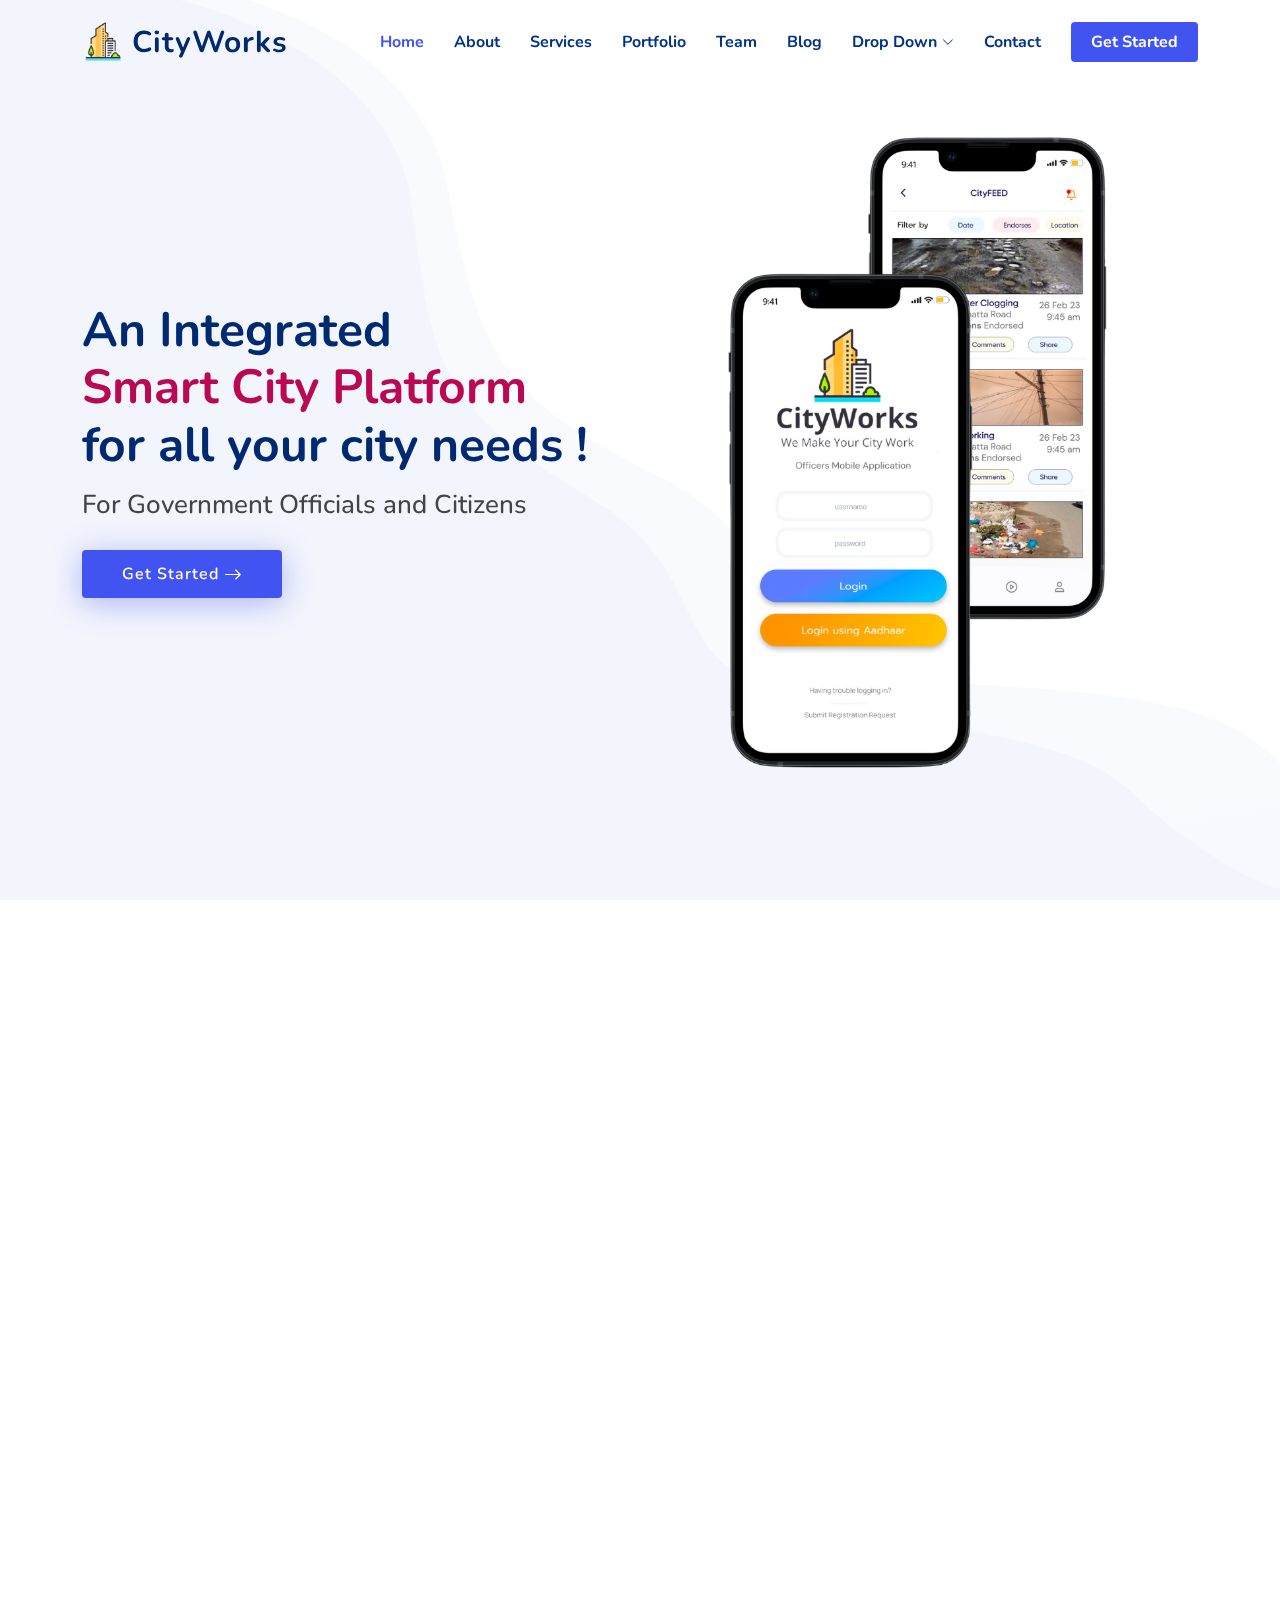
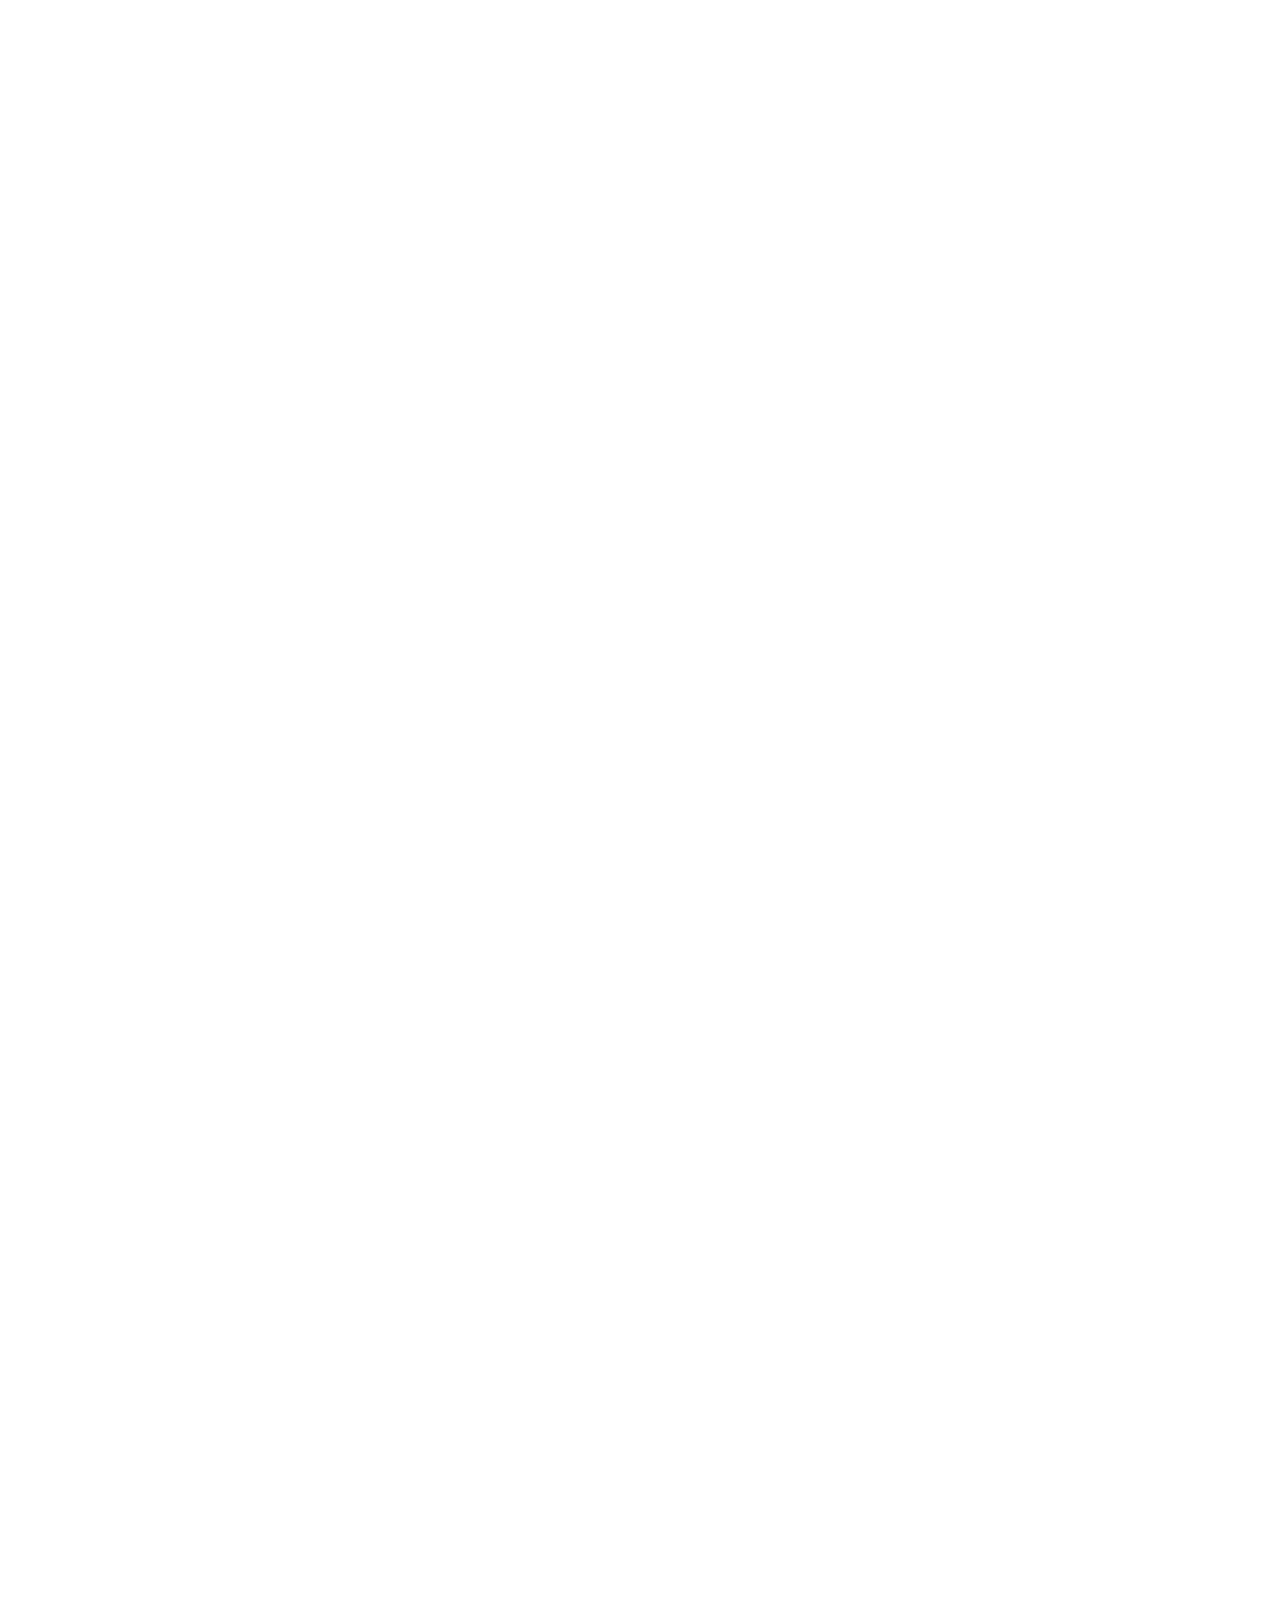
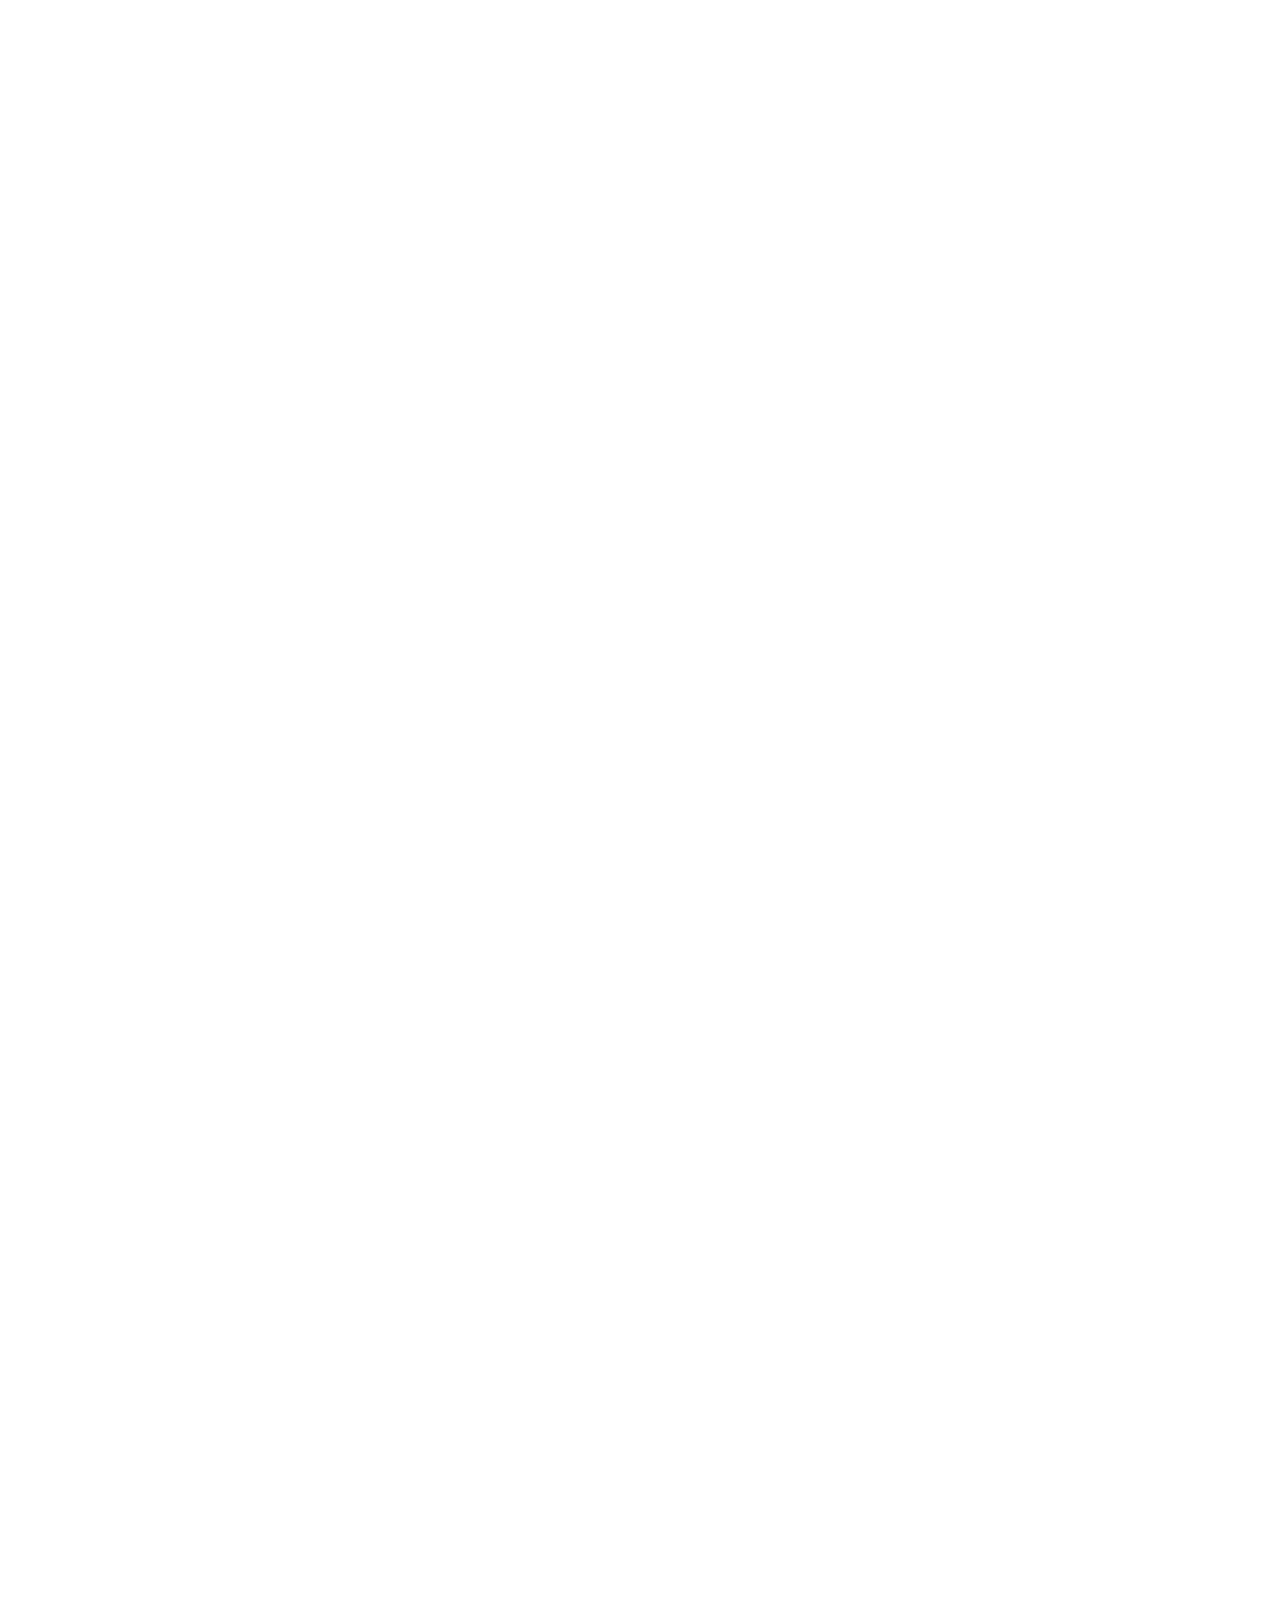
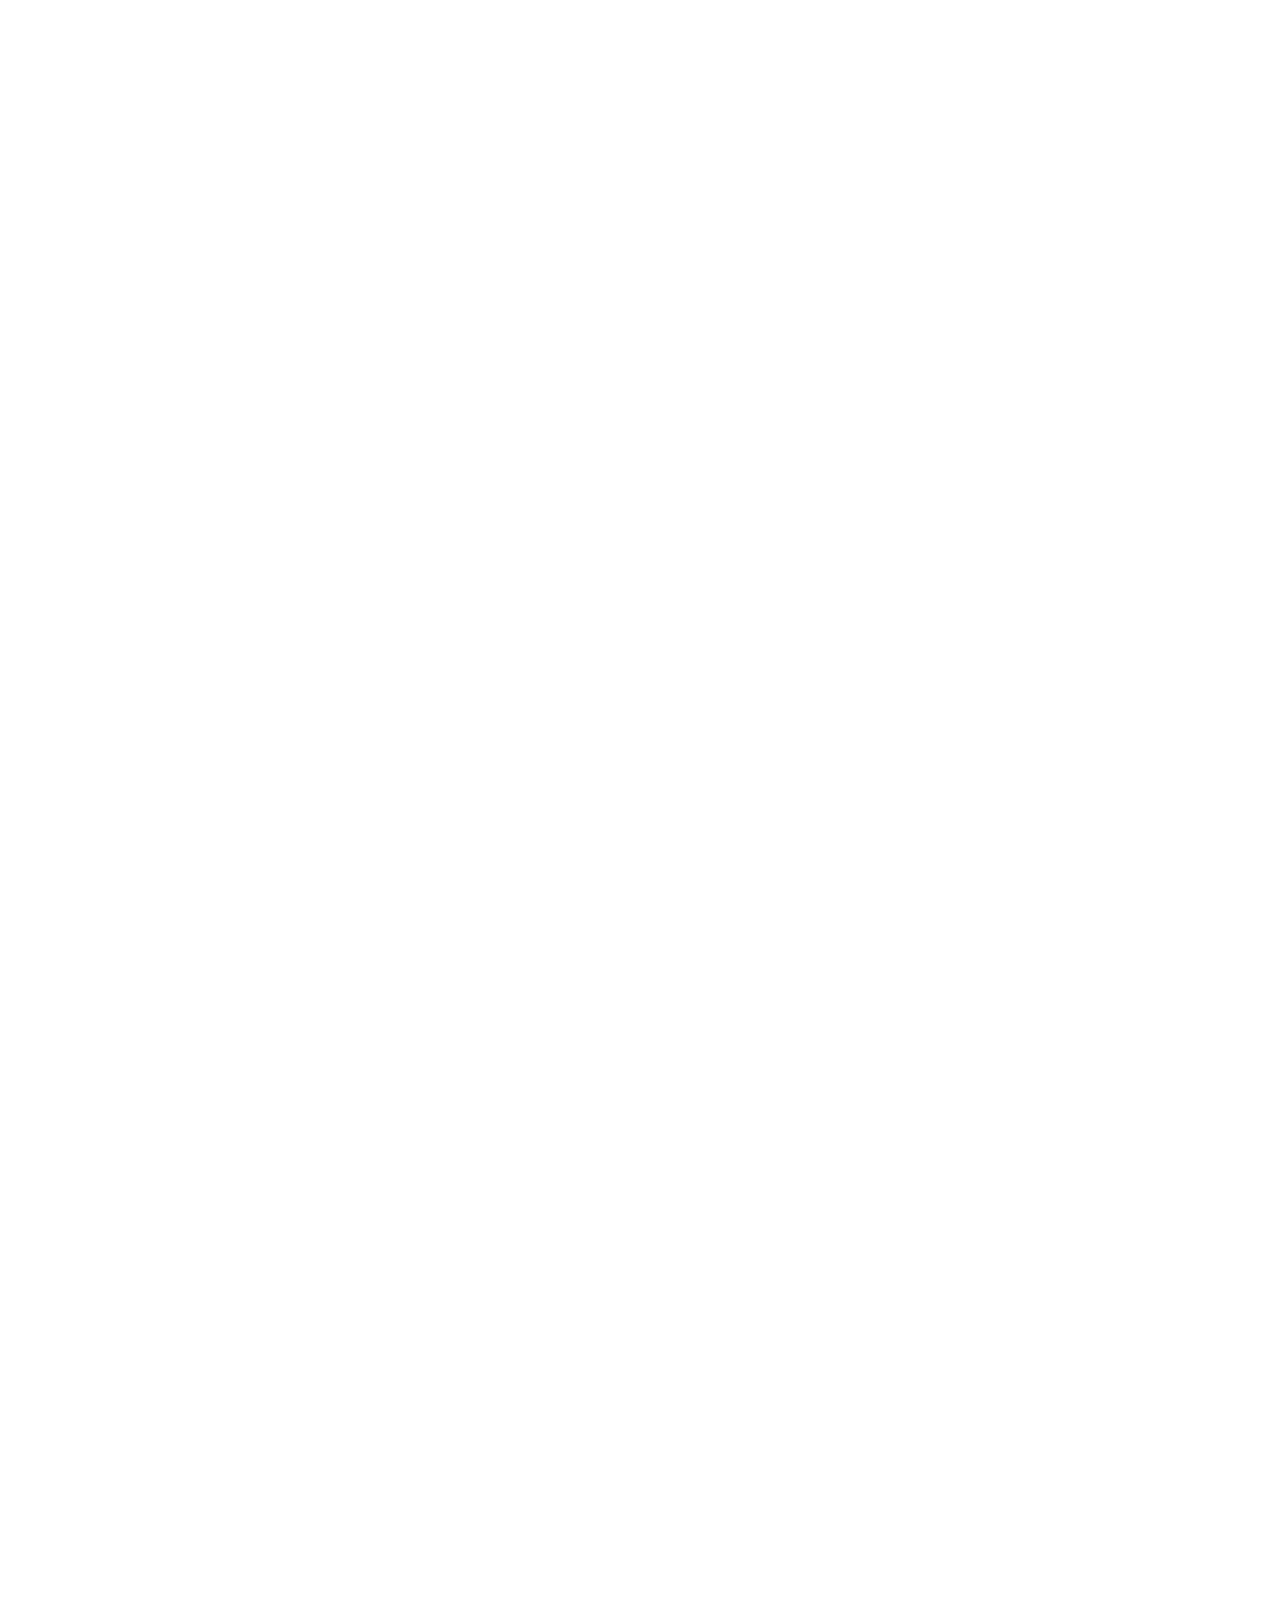
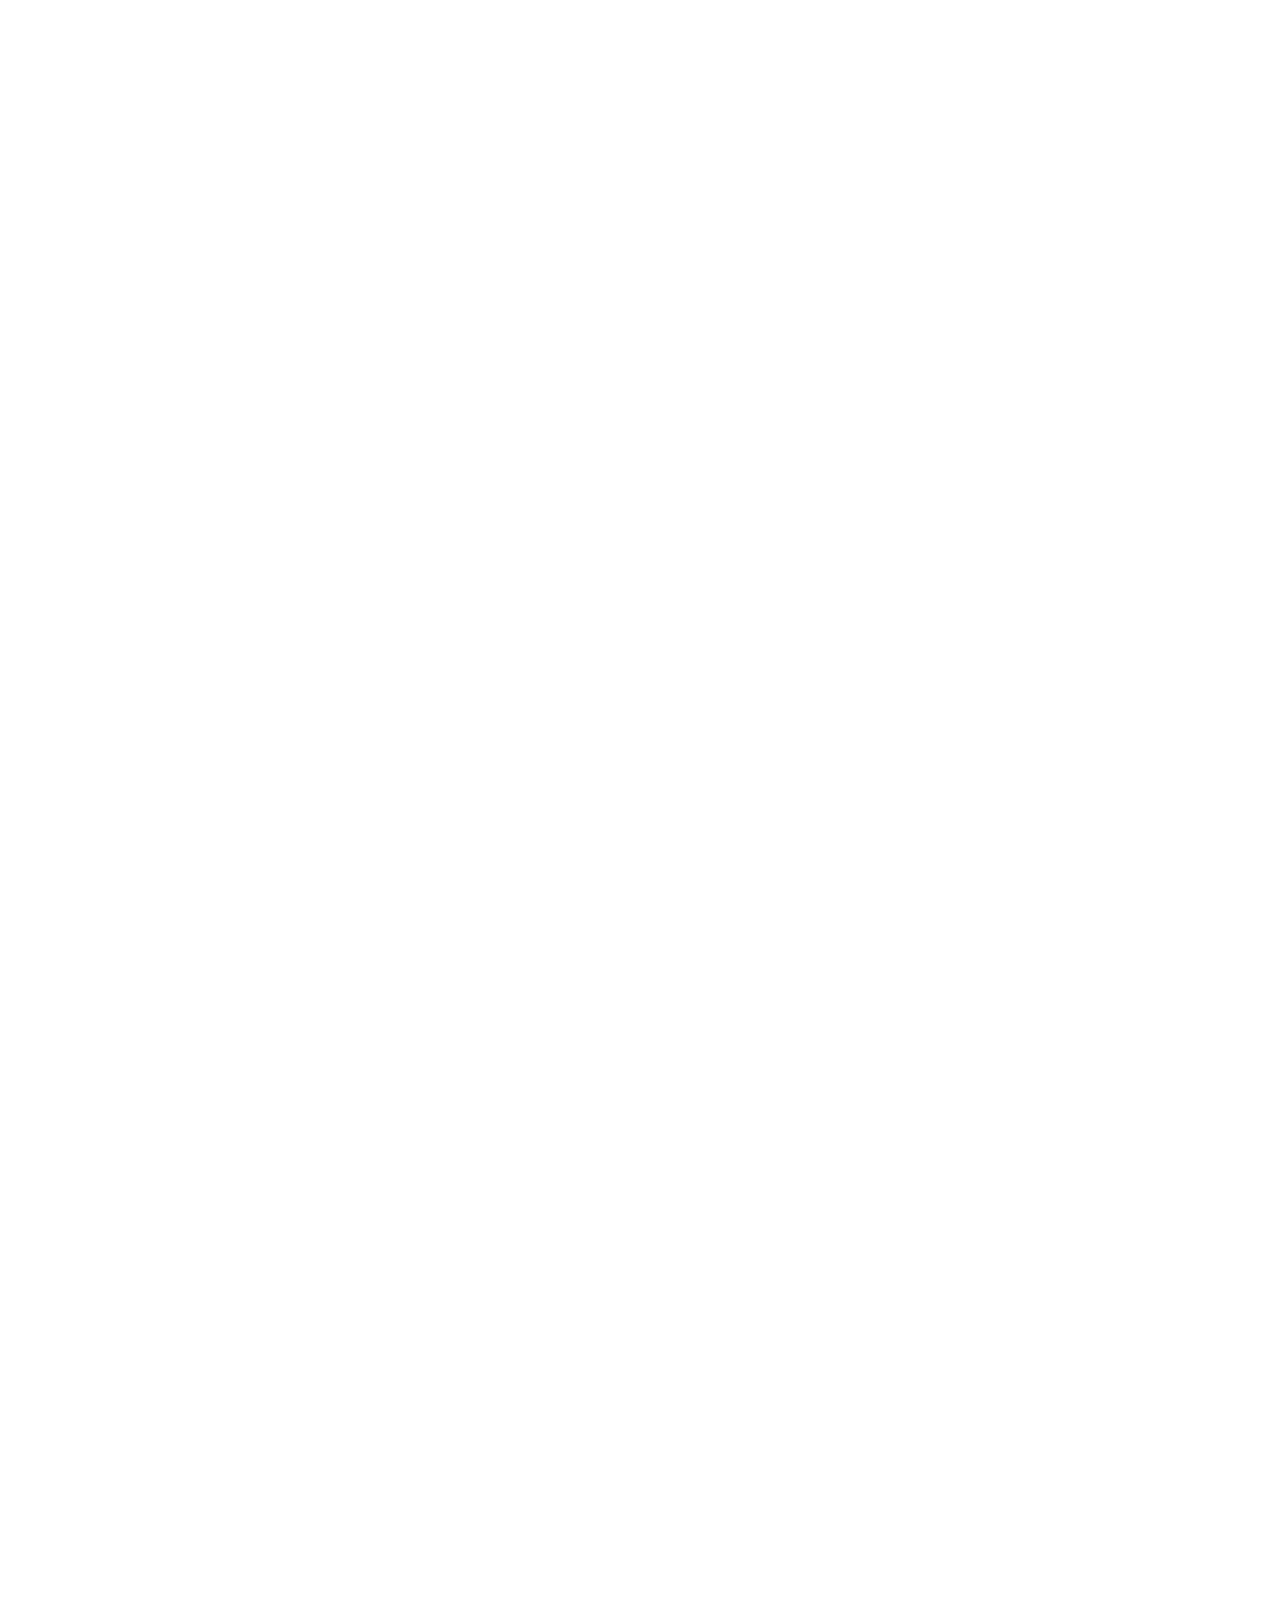
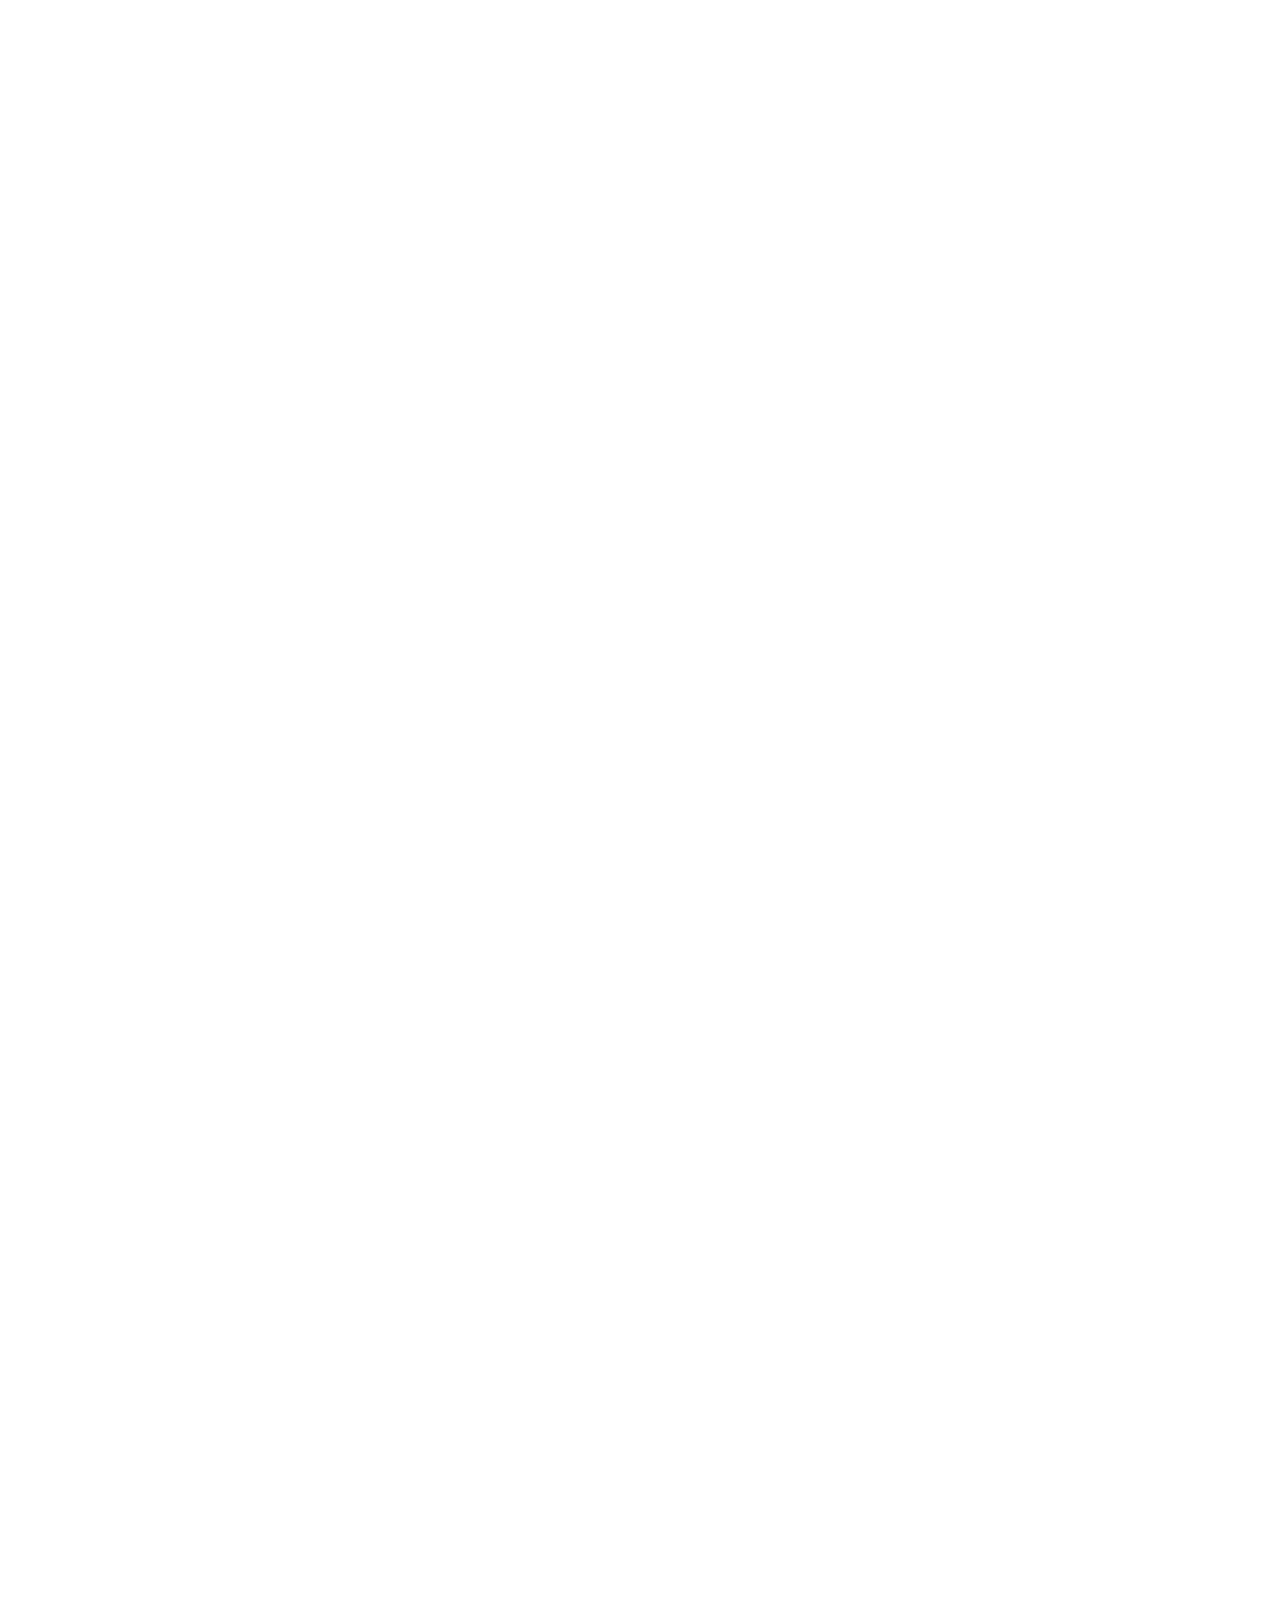
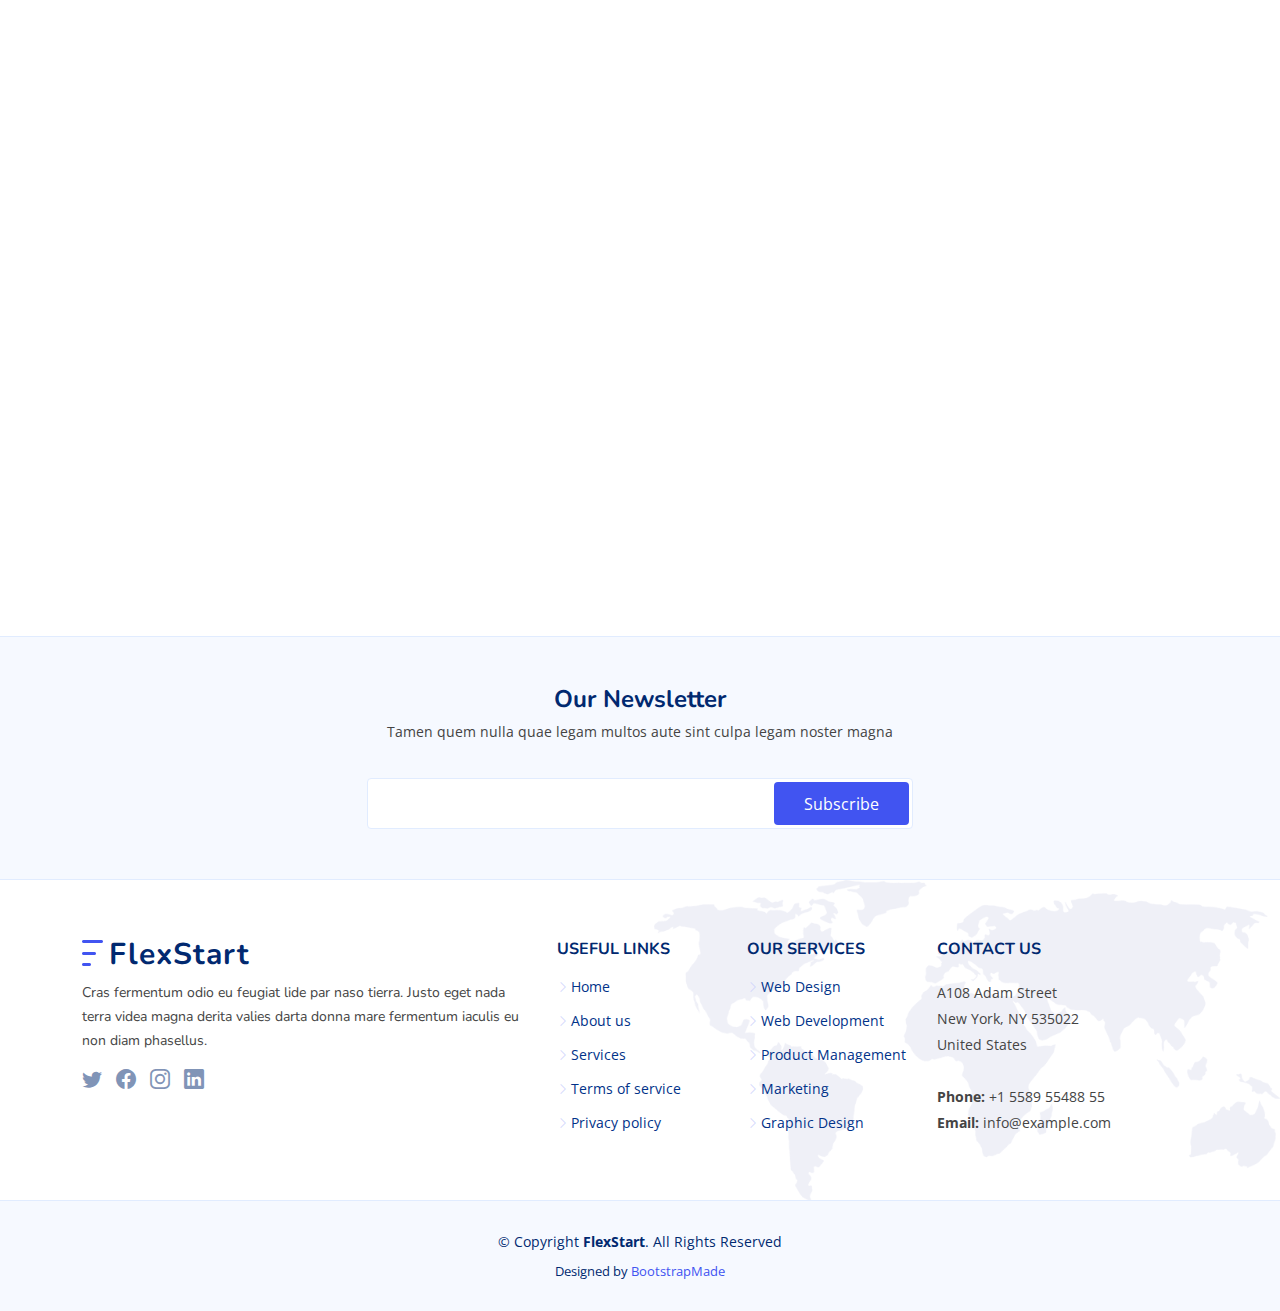
==== iimb/CityWorks/index.html @ 11cce874 "added cityworks website" ====
<!DOCTYPE html>
<html lang="en">

<head>
  <meta charset="utf-8">
  <meta content="width=device-width, initial-scale=1.0" name="viewport">

  <title>FlexStart Bootstrap Template - Index</title>
  <meta content="" name="description">

  <meta content="" name="keywords">

  <!-- Favicons -->
  <link href="assets/img/favicon.png" rel="icon">
  <link href="assets/img/apple-touch-icon.png" rel="apple-touch-icon">

  <!-- Google Fonts -->
  <link href="https://fonts.googleapis.com/css?family=Open+Sans:300,300i,400,400i,600,600i,700,700i|Nunito:300,300i,400,400i,600,600i,700,700i|Poppins:300,300i,400,400i,500,500i,600,600i,700,700i" rel="stylesheet">

  <!-- Vendor CSS Files -->
  <link href="assets/vendor/aos/aos.css" rel="stylesheet">
  <link href="assets/vendor/bootstrap/css/bootstrap.min.css" rel="stylesheet">
  <link href="assets/vendor/bootstrap-icons/bootstrap-icons.css" rel="stylesheet">
  <link href="assets/vendor/glightbox/css/glightbox.min.css" rel="stylesheet">
  <link href="assets/vendor/remixicon/remixicon.css" rel="stylesheet">
  <link href="assets/vendor/swiper/swiper-bundle.min.css" rel="stylesheet">

  <!-- Template Main CSS File -->
  <link href="assets/css/style.css" rel="stylesheet">

  <!-- =======================================================
  * Template Name: FlexStart - v1.12.0
  * Template URL: https://bootstrapmade.com/flexstart-bootstrap-startup-template/
  * Author: BootstrapMade.com
  * License: https://bootstrapmade.com/license/
  ======================================================== -->
</head>

<body>

  <!-- ======= Header ======= -->
  <header id="header" class="header fixed-top">
    <div class="container-fluid container-xl d-flex align-items-center justify-content-between">

      <a href="index.html" class="logo d-flex align-items-center">
        <img src="assets/img/cityworkslogo.png" alt="">
        <span>CityWorks</span>
      </a>

      <nav id="navbar" class="navbar">
        <ul>
          <li><a class="nav-link scrollto active" href="#hero">Home</a></li>
          <li><a class="nav-link scrollto" href="#about">About</a></li>
          <li><a class="nav-link scrollto" href="#services">Services</a></li>
          <li><a class="nav-link scrollto" href="#portfolio">Portfolio</a></li>
          <li><a class="nav-link scrollto" href="#team">Team</a></li>
          <li><a href="blog.html">Blog</a></li>
          <li class="dropdown"><a href="#"><span>Drop Down</span> <i class="bi bi-chevron-down"></i></a>
            <ul>
              <li><a href="#">Drop Down 1</a></li>
              <li class="dropdown"><a href="#"><span>Deep Drop Down</span> <i class="bi bi-chevron-right"></i></a>
                <ul>
                  <li><a href="#">Deep Drop Down 1</a></li>
                  <li><a href="#">Deep Drop Down 2</a></li>
                  <li><a href="#">Deep Drop Down 3</a></li>
                  <li><a href="#">Deep Drop Down 4</a></li>
                  <li><a href="#">Deep Drop Down 5</a></li>
                </ul>
              </li>
              <li><a href="#">Drop Down 2</a></li>
              <li><a href="#">Drop Down 3</a></li>
              <li><a href="#">Drop Down 4</a></li>
            </ul>
          </li>
          <li><a class="nav-link scrollto" href="#contact">Contact</a></li>
          <li><a class="getstarted scrollto" href="#about">Get Started</a></li>
        </ul>
        <i class="bi bi-list mobile-nav-toggle"></i>
      </nav><!-- .navbar -->

    </div>
  </header><!-- End Header -->

  <!-- ======= Hero Section ======= -->
  <section id="hero" class="hero d-flex align-items-center">

    <div class="container">
      <div class="row">
        <div class="col-lg-6 d-flex flex-column justify-content-center">
          <h1 data-aos="fade-up">An Integrated <div style="color: #bb0852;">Smart City Platform</div> for all your city needs !</h1>
          <h2 data-aos="fade-up" data-aos-delay="400">For Government Officials and Citizens</h2>
          <div data-aos="fade-up" data-aos-delay="600">
            <div class="text-center text-lg-start">
              <a href="#values" class="btn-get-started scrollto d-inline-flex align-items-center justify-content-center align-self-center">
                <span>Get Started</span>
                <i class="bi bi-arrow-right"></i>
              </a>
            </div>
          </div>
        </div>
        <div class="col-lg-6 hero-img" data-aos="zoom-out" data-aos-delay="200">
          <img src="assets/img/mobilescreen.png" style="size: large"; class="img-fluid" alt="">
        </div>
      </div>
    </div>

  </section><!-- End Hero -->

  <main id="main">
    <!-- ======= About Section ======= -->
    <section id="about" class="about">

      <!-- <div class="container" data-aos="fade-up">
        <div class="row gx-0">

          <div class="col-lg-6 d-flex flex-column justify-content-center" data-aos="fade-up" data-aos-delay="200">
            <div class="content">
              <h3>Why need a platform</h3>
              <h2>Empowering Positive Citizen and Government Interactions.</h2>
              <p>
                Quisquam vel ut sint cum eos hic dolores aperiam. Sed deserunt et. Inventore et et dolor consequatur itaque ut voluptate sed et. Magnam nam ipsum tenetur suscipit voluptatum nam et est corrupti.
              </p>
              <div class="text-center text-lg-start">
                <a href="#" class="btn-read-more d-inline-flex align-items-center justify-content-center align-self-center">
                  <span>Read More</span>
                  <i class="bi bi-arrow-right"></i>
                </a>
              </div>
            </div>
          </div>

          <div class="col-lg-6 d-flex align-items-center" data-aos="zoom-out" data-aos-delay="200">
            <img src="assets/img/engagement.png" class="img-fluid" alt="">
          </div>

        </div>
      </div> -->

    </section><!-- End About Section -->

    <!-- ======= Values Section ======= -->
    <section id="values" class="values">

      <div class="container" data-aos="fade-up">

        <header class="section-header">
          <h2>Our Solution</h2>
          <p>One Stop Solution for Government and Citizens</p>
        </header>

        <div class="row">

          <div class="col-lg-4" data-aos="fade-up" data-aos-delay="200">
            <div class="box">
              <img src="assets/img/values-1.png" class="img-fluid" alt="">
              <h3>Citizen Mobile App</h3>
              <p>Eum ad dolor et. Autem aut fugiat debitis voluptatem consequuntur sit. Et veritatis id.</p>
            </div>
          </div>

          <div class="col-lg-4 mt-4 mt-lg-0" data-aos="fade-up" data-aos-delay="400">
            <div class="box">
              <img src="assets/img/values-2.png" class="img-fluid" alt="">
              <h3>Officials Mobile App</h3>
              <p>Repudiandae amet nihil natus in distinctio suscipit id. Doloremque ducimus ea sit non.</p>
            </div>
          </div>

          <div class="col-lg-4 mt-4 mt-lg-0" data-aos="fade-up" data-aos-delay="600">
            <div class="box">
              <img src="assets/img/values-3.png" class="img-fluid" alt="">
              <h3>Web Based Portal for IT Admin</h3>
              <p>Quam rem vitae est autem molestias explicabo debitis sint. Vero aliquid quidem commodi.</p>
            </div>
          </div>

        </div>

      </div>

    </section><!-- End Values Section -->

    <!-- ======= Counts Section ======= -->
    <section id="counts" class="counts">
      <!-- <div class="container" data-aos="fade-up">

        <div class="row gy-4">

          <div class="col-lg-3 col-md-6">
            <div class="count-box">
              <i class="bi bi-emoji-smile"></i>
              <div>
                <span data-purecounter-start="0" data-purecounter-end="232" data-purecounter-duration="1" class="purecounter"></span>
                <p>Happy Clients</p>
              </div>
            </div>
          </div>

          <div class="col-lg-3 col-md-6">
            <div class="count-box">
              <i class="bi bi-journal-richtext" style="color: #ee6c20;"></i>
              <div>
                <span data-purecounter-start="0" data-purecounter-end="521" data-purecounter-duration="1" class="purecounter"></span>
                <p>Projects</p>
              </div>
            </div>
          </div>

          <div class="col-lg-3 col-md-6">
            <div class="count-box">
              <i class="bi bi-headset" style="color: #15be56;"></i>
              <div>
                <span data-purecounter-start="0" data-purecounter-end="1463" data-purecounter-duration="1" class="purecounter"></span>
                <p>Hours Of Support</p>
              </div>
            </div>
          </div>

          <div class="col-lg-3 col-md-6">
            <div class="count-box">
              <i class="bi bi-people" style="color: #bb0852;"></i>
              <div>
                <span data-purecounter-start="0" data-purecounter-end="15" data-purecounter-duration="1" class="purecounter"></span>
                <p>Hard Workers</p>
              </div>
            </div>
          </div>

        </div>

      </div> -->
    </section><!-- End Counts Section -->

    <!-- ======= Features Section ======= -->
    <section id="features" class="features">

      <div class="container" data-aos="fade-up">

        <header class="section-header">
          <h2>Features</h2>
          <p>Laboriosam et omnis fuga quis dolor direda fara</p>
        </header>

        <div class="row">

          <div class="col-lg-6">
            <img src="assets/img/features.png" class="img-fluid" alt="">
          </div>

          <div class="col-lg-6 mt-5 mt-lg-0 d-flex">
            <div class="row align-self-center gy-4">

              <div class="col-md-6" data-aos="zoom-out" data-aos-delay="200">
                <div class="feature-box d-flex align-items-center">
                  <i class="bi bi-check"></i>
                  <h3>Eos aspernatur rem</h3>
                </div>
              </div>

              <div class="col-md-6" data-aos="zoom-out" data-aos-delay="300">
                <div class="feature-box d-flex align-items-center">
                  <i class="bi bi-check"></i>
                  <h3>Facilis neque ipsa</h3>
                </div>
              </div>

              <div class="col-md-6" data-aos="zoom-out" data-aos-delay="400">
                <div class="feature-box d-flex align-items-center">
                  <i class="bi bi-check"></i>
                  <h3>Volup amet voluptas</h3>
                </div>
              </div>

              <div class="col-md-6" data-aos="zoom-out" data-aos-delay="500">
                <div class="feature-box d-flex align-items-center">
                  <i class="bi bi-check"></i>
                  <h3>Rerum omnis sint</h3>
                </div>
              </div>

              <div class="col-md-6" data-aos="zoom-out" data-aos-delay="600">
                <div class="feature-box d-flex align-items-center">
                  <i class="bi bi-check"></i>
                  <h3>Alias possimus</h3>
                </div>
              </div>

              <div class="col-md-6" data-aos="zoom-out" data-aos-delay="700">
                <div class="feature-box d-flex align-items-center">
                  <i class="bi bi-check"></i>
                  <h3>Repellendus mollitia</h3>
                </div>
              </div>

            </div>
          </div>

        </div> <!-- / row -->

        <!-- Feature Tabs -->
        <div class="row feture-tabs" data-aos="fade-up">
          <div class="col-lg-6">
            <h3>Neque officiis dolore maiores et exercitationem quae est seda lidera pat claero</h3>

            <!-- Tabs -->
            <ul class="nav nav-pills mb-3">
              <li>
                <a class="nav-link active" data-bs-toggle="pill" href="#tab1">Saepe fuga</a>
              </li>
              <li>
                <a class="nav-link" data-bs-toggle="pill" href="#tab2">Voluptates</a>
              </li>
              <li>
                <a class="nav-link" data-bs-toggle="pill" href="#tab3">Corrupti</a>
              </li>
            </ul><!-- End Tabs -->

            <!-- Tab Content -->
            <div class="tab-content">

              <div class="tab-pane fade show active" id="tab1">
                <p>Consequuntur inventore voluptates consequatur aut vel et. Eos doloribus expedita. Sapiente atque consequatur minima nihil quae aspernatur quo suscipit voluptatem.</p>
                <div class="d-flex align-items-center mb-2">
                  <i class="bi bi-check2"></i>
                  <h4>Repudiandae rerum velit modi et officia quasi facilis</h4>
                </div>
                <p>Laborum omnis voluptates voluptas qui sit aliquam blanditiis. Sapiente minima commodi dolorum non eveniet magni quaerat nemo et.</p>
                <div class="d-flex align-items-center mb-2">
                  <i class="bi bi-check2"></i>
                  <h4>Incidunt non veritatis illum ea ut nisi</h4>
                </div>
                <p>Non quod totam minus repellendus autem sint velit. Rerum debitis facere soluta tenetur. Iure molestiae assumenda sunt qui inventore eligendi voluptates nisi at. Dolorem quo tempora. Quia et perferendis.</p>
              </div><!-- End Tab 1 Content -->

              <div class="tab-pane fade show" id="tab2">
                <p>Consequuntur inventore voluptates consequatur aut vel et. Eos doloribus expedita. Sapiente atque consequatur minima nihil quae aspernatur quo suscipit voluptatem.</p>
                <div class="d-flex align-items-center mb-2">
                  <i class="bi bi-check2"></i>
                  <h4>Repudiandae rerum velit modi et officia quasi facilis</h4>
                </div>
                <p>Laborum omnis voluptates voluptas qui sit aliquam blanditiis. Sapiente minima commodi dolorum non eveniet magni quaerat nemo et.</p>
                <div class="d-flex align-items-center mb-2">
                  <i class="bi bi-check2"></i>
                  <h4>Incidunt non veritatis illum ea ut nisi</h4>
                </div>
                <p>Non quod totam minus repellendus autem sint velit. Rerum debitis facere soluta tenetur. Iure molestiae assumenda sunt qui inventore eligendi voluptates nisi at. Dolorem quo tempora. Quia et perferendis.</p>
              </div><!-- End Tab 2 Content -->

              <div class="tab-pane fade show" id="tab3">
                <p>Consequuntur inventore voluptates consequatur aut vel et. Eos doloribus expedita. Sapiente atque consequatur minima nihil quae aspernatur quo suscipit voluptatem.</p>
                <div class="d-flex align-items-center mb-2">
                  <i class="bi bi-check2"></i>
                  <h4>Repudiandae rerum velit modi et officia quasi facilis</h4>
                </div>
                <p>Laborum omnis voluptates voluptas qui sit aliquam blanditiis. Sapiente minima commodi dolorum non eveniet magni quaerat nemo et.</p>
                <div class="d-flex align-items-center mb-2">
                  <i class="bi bi-check2"></i>
                  <h4>Incidunt non veritatis illum ea ut nisi</h4>
                </div>
                <p>Non quod totam minus repellendus autem sint velit. Rerum debitis facere soluta tenetur. Iure molestiae assumenda sunt qui inventore eligendi voluptates nisi at. Dolorem quo tempora. Quia et perferendis.</p>
              </div><!-- End Tab 3 Content -->

            </div>

          </div>

          <div class="col-lg-6">
            <img src="assets/img/features-2.png" class="img-fluid" alt="">
          </div>

        </div><!-- End Feature Tabs -->

        <!-- Feature Icons -->
        <div class="row feature-icons" data-aos="fade-up">
          <h3>Ratione mollitia eos ab laudantium rerum beatae quo</h3>

          <div class="row">

            <div class="col-xl-4 text-center" data-aos="fade-right" data-aos-delay="100">
              <img src="assets/img/features-3.png" class="img-fluid p-4" alt="">
            </div>

            <div class="col-xl-8 d-flex content">
              <div class="row align-self-center gy-4">

                <div class="col-md-6 icon-box" data-aos="fade-up">
                  <i class="ri-line-chart-line"></i>
                  <div>
                    <h4>Corporis voluptates sit</h4>
                    <p>Consequuntur sunt aut quasi enim aliquam quae harum pariatur laboris nisi ut aliquip</p>
                  </div>
                </div>

                <div class="col-md-6 icon-box" data-aos="fade-up" data-aos-delay="100">
                  <i class="ri-stack-line"></i>
                  <div>
                    <h4>Ullamco laboris nisi</h4>
                    <p>Excepteur sint occaecat cupidatat non proident, sunt in culpa qui officia deserunt</p>
                  </div>
                </div>

                <div class="col-md-6 icon-box" data-aos="fade-up" data-aos-delay="200">
                  <i class="ri-brush-4-line"></i>
                  <div>
                    <h4>Labore consequatur</h4>
                    <p>Aut suscipit aut cum nemo deleniti aut omnis. Doloribus ut maiores omnis facere</p>
                  </div>
                </div>

                <div class="col-md-6 icon-box" data-aos="fade-up" data-aos-delay="300">
                  <i class="ri-magic-line"></i>
                  <div>
                    <h4>Beatae veritatis</h4>
                    <p>Expedita veritatis consequuntur nihil tempore laudantium vitae denat pacta</p>
                  </div>
                </div>

                <div class="col-md-6 icon-box" data-aos="fade-up" data-aos-delay="400">
                  <i class="ri-command-line"></i>
                  <div>
                    <h4>Molestiae dolor</h4>
                    <p>Et fuga et deserunt et enim. Dolorem architecto ratione tensa raptor marte</p>
                  </div>
                </div>

                <div class="col-md-6 icon-box" data-aos="fade-up" data-aos-delay="500">
                  <i class="ri-radar-line"></i>
                  <div>
                    <h4>Explicabo consectetur</h4>
                    <p>Est autem dicta beatae suscipit. Sint veritatis et sit quasi ab aut inventore</p>
                  </div>
                </div>

              </div>
            </div>

          </div>

        </div><!-- End Feature Icons -->

      </div>

    </section><!-- End Features Section -->

    <!-- ======= Services Section ======= -->
    <section id="services" class="services">

      <div class="container" data-aos="fade-up">

        <header class="section-header">
          <h2>Services</h2>
          <p>Veritatis et dolores facere numquam et praesentium</p>
        </header>

        <div class="row gy-4">

          <div class="col-lg-4 col-md-6" data-aos="fade-up" data-aos-delay="200">
            <div class="service-box blue">
              <i class="ri-discuss-line icon"></i>
              <h3>Nesciunt Mete</h3>
              <p>Provident nihil minus qui consequatur non omnis maiores. Eos accusantium minus dolores iure perferendis tempore et consequatur.</p>
              <a href="#" class="read-more"><span>Read More</span> <i class="bi bi-arrow-right"></i></a>
            </div>
          </div>

          <div class="col-lg-4 col-md-6" data-aos="fade-up" data-aos-delay="300">
            <div class="service-box orange">
              <i class="ri-discuss-line icon"></i>
              <h3>Eosle Commodi</h3>
              <p>Ut autem aut autem non a. Sint sint sit facilis nam iusto sint. Libero corrupti neque eum hic non ut nesciunt dolorem.</p>
              <a href="#" class="read-more"><span>Read More</span> <i class="bi bi-arrow-right"></i></a>
            </div>
          </div>

          <div class="col-lg-4 col-md-6" data-aos="fade-up" data-aos-delay="400">
            <div class="service-box green">
              <i class="ri-discuss-line icon"></i>
              <h3>Ledo Markt</h3>
              <p>Ut excepturi voluptatem nisi sed. Quidem fuga consequatur. Minus ea aut. Vel qui id voluptas adipisci eos earum corrupti.</p>
              <a href="#" class="read-more"><span>Read More</span> <i class="bi bi-arrow-right"></i></a>
            </div>
          </div>

          <div class="col-lg-4 col-md-6" data-aos="fade-up" data-aos-delay="500">
            <div class="service-box red">
              <i class="ri-discuss-line icon"></i>
              <h3>Asperiores Commodi</h3>
              <p>Non et temporibus minus omnis sed dolor esse consequatur. Cupiditate sed error ea fuga sit provident adipisci neque.</p>
              <a href="#" class="read-more"><span>Read More</span> <i class="bi bi-arrow-right"></i></a>
            </div>
          </div>

          <div class="col-lg-4 col-md-6" data-aos="fade-up" data-aos-delay="600">
            <div class="service-box purple">
              <i class="ri-discuss-line icon"></i>
              <h3>Velit Doloremque.</h3>
              <p>Cumque et suscipit saepe. Est maiores autem enim facilis ut aut ipsam corporis aut. Sed animi at autem alias eius labore.</p>
              <a href="#" class="read-more"><span>Read More</span> <i class="bi bi-arrow-right"></i></a>
            </div>
          </div>

          <div class="col-lg-4 col-md-6" data-aos="fade-up" data-aos-delay="700">
            <div class="service-box pink">
              <i class="ri-discuss-line icon"></i>
              <h3>Dolori Architecto</h3>
              <p>Hic molestias ea quibusdam eos. Fugiat enim doloremque aut neque non et debitis iure. Corrupti recusandae ducimus enim.</p>
              <a href="#" class="read-more"><span>Read More</span> <i class="bi bi-arrow-right"></i></a>
            </div>
          </div>

        </div>

      </div>

    </section><!-- End Services Section -->

    <!-- ======= Pricing Section ======= -->
    <section id="pricing" class="pricing">

      <div class="container" data-aos="fade-up">

        <header class="section-header">
          <h2>Pricing</h2>
          <p>Check our Pricing</p>
        </header>

        <div class="row gy-4" data-aos="fade-left">

          <div class="col-lg-3 col-md-6" data-aos="zoom-in" data-aos-delay="100">
            <div class="box">
              <h3 style="color: #07d5c0;">Free Plan</h3>
              <div class="price"><sup>$</sup>0<span> / mo</span></div>
              <img src="assets/img/pricing-free.png" class="img-fluid" alt="">
              <ul>
                <li>Aida dere</li>
                <li>Nec feugiat nisl</li>
                <li>Nulla at volutpat dola</li>
                <li class="na">Pharetra massa</li>
                <li class="na">Massa ultricies mi</li>
              </ul>
              <a href="#" class="btn-buy">Buy Now</a>
            </div>
          </div>

          <div class="col-lg-3 col-md-6" data-aos="zoom-in" data-aos-delay="200">
            <div class="box">
              <span class="featured">Featured</span>
              <h3 style="color: #65c600;">Starter Plan</h3>
              <div class="price"><sup>$</sup>19<span> / mo</span></div>
              <img src="assets/img/pricing-starter.png" class="img-fluid" alt="">
              <ul>
                <li>Aida dere</li>
                <li>Nec feugiat nisl</li>
                <li>Nulla at volutpat dola</li>
                <li>Pharetra massa</li>
                <li class="na">Massa ultricies mi</li>
              </ul>
              <a href="#" class="btn-buy">Buy Now</a>
            </div>
          </div>

          <div class="col-lg-3 col-md-6" data-aos="zoom-in" data-aos-delay="300">
            <div class="box">
              <h3 style="color: #ff901c;">Business Plan</h3>
              <div class="price"><sup>$</sup>29<span> / mo</span></div>
              <img src="assets/img/pricing-business.png" class="img-fluid" alt="">
              <ul>
                <li>Aida dere</li>
                <li>Nec feugiat nisl</li>
                <li>Nulla at volutpat dola</li>
                <li>Pharetra massa</li>
                <li>Massa ultricies mi</li>
              </ul>
              <a href="#" class="btn-buy">Buy Now</a>
            </div>
          </div>

          <div class="col-lg-3 col-md-6" data-aos="zoom-in" data-aos-delay="400">
            <div class="box">
              <h3 style="color: #ff0071;">Ultimate Plan</h3>
              <div class="price"><sup>$</sup>49<span> / mo</span></div>
              <img src="assets/img/pricing-ultimate.png" class="img-fluid" alt="">
              <ul>
                <li>Aida dere</li>
                <li>Nec feugiat nisl</li>
                <li>Nulla at volutpat dola</li>
                <li>Pharetra massa</li>
                <li>Massa ultricies mi</li>
              </ul>
              <a href="#" class="btn-buy">Buy Now</a>
            </div>
          </div>

        </div>

      </div>

    </section><!-- End Pricing Section -->

    <!-- ======= F.A.Q Section ======= -->
    <section id="faq" class="faq">

      <div class="container" data-aos="fade-up">

        <header class="section-header">
          <h2>F.A.Q</h2>
          <p>Frequently Asked Questions</p>
        </header>

        <div class="row">
          <div class="col-lg-6">
            <!-- F.A.Q List 1-->
            <div class="accordion accordion-flush" id="faqlist1">
              <div class="accordion-item">
                <h2 class="accordion-header">
                  <button class="accordion-button collapsed" type="button" data-bs-toggle="collapse" data-bs-target="#faq-content-1">
                    Non consectetur a erat nam at lectus urna duis?
                  </button>
                </h2>
                <div id="faq-content-1" class="accordion-collapse collapse" data-bs-parent="#faqlist1">
                  <div class="accordion-body">
                    Feugiat pretium nibh ipsum consequat. Tempus iaculis urna id volutpat lacus laoreet non curabitur gravida. Venenatis lectus magna fringilla urna porttitor rhoncus dolor purus non.
                  </div>
                </div>
              </div>

              <div class="accordion-item">
                <h2 class="accordion-header">
                  <button class="accordion-button collapsed" type="button" data-bs-toggle="collapse" data-bs-target="#faq-content-2">
                    Feugiat scelerisque varius morbi enim nunc faucibus a pellentesque?
                  </button>
                </h2>
                <div id="faq-content-2" class="accordion-collapse collapse" data-bs-parent="#faqlist1">
                  <div class="accordion-body">
                    Dolor sit amet consectetur adipiscing elit pellentesque habitant morbi. Id interdum velit laoreet id donec ultrices. Fringilla phasellus faucibus scelerisque eleifend donec pretium. Est pellentesque elit ullamcorper dignissim. Mauris ultrices eros in cursus turpis massa tincidunt dui.
                  </div>
                </div>
              </div>

              <div class="accordion-item">
                <h2 class="accordion-header">
                  <button class="accordion-button collapsed" type="button" data-bs-toggle="collapse" data-bs-target="#faq-content-3">
                    Dolor sit amet consectetur adipiscing elit pellentesque habitant morbi?
                  </button>
                </h2>
                <div id="faq-content-3" class="accordion-collapse collapse" data-bs-parent="#faqlist1">
                  <div class="accordion-body">
                    Eleifend mi in nulla posuere sollicitudin aliquam ultrices sagittis orci. Faucibus pulvinar elementum integer enim. Sem nulla pharetra diam sit amet nisl suscipit. Rutrum tellus pellentesque eu tincidunt. Lectus urna duis convallis convallis tellus. Urna molestie at elementum eu facilisis sed odio morbi quis
                  </div>
                </div>
              </div>

            </div>
          </div>

          <div class="col-lg-6">

            <!-- F.A.Q List 2-->
            <div class="accordion accordion-flush" id="faqlist2">

              <div class="accordion-item">
                <h2 class="accordion-header">
                  <button class="accordion-button collapsed" type="button" data-bs-toggle="collapse" data-bs-target="#faq2-content-1">
                    Ac odio tempor orci dapibus. Aliquam eleifend mi in nulla?
                  </button>
                </h2>
                <div id="faq2-content-1" class="accordion-collapse collapse" data-bs-parent="#faqlist2">
                  <div class="accordion-body">
                    Dolor sit amet consectetur adipiscing elit pellentesque habitant morbi. Id interdum velit laoreet id donec ultrices. Fringilla phasellus faucibus scelerisque eleifend donec pretium. Est pellentesque elit ullamcorper dignissim. Mauris ultrices eros in cursus turpis massa tincidunt dui.
                  </div>
                </div>
              </div>

              <div class="accordion-item">
                <h2 class="accordion-header">
                  <button class="accordion-button collapsed" type="button" data-bs-toggle="collapse" data-bs-target="#faq2-content-2">
                    Tempus quam pellentesque nec nam aliquam sem et tortor consequat?
                  </button>
                </h2>
                <div id="faq2-content-2" class="accordion-collapse collapse" data-bs-parent="#faqlist2">
                  <div class="accordion-body">
                    Molestie a iaculis at erat pellentesque adipiscing commodo. Dignissim suspendisse in est ante in. Nunc vel risus commodo viverra maecenas accumsan. Sit amet nisl suscipit adipiscing bibendum est. Purus gravida quis blandit turpis cursus in
                  </div>
                </div>
              </div>

              <div class="accordion-item">
                <h2 class="accordion-header">
                  <button class="accordion-button collapsed" type="button" data-bs-toggle="collapse" data-bs-target="#faq2-content-3">
                    Varius vel pharetra vel turpis nunc eget lorem dolor?
                  </button>
                </h2>
                <div id="faq2-content-3" class="accordion-collapse collapse" data-bs-parent="#faqlist2">
                  <div class="accordion-body">
                    Laoreet sit amet cursus sit amet dictum sit amet justo. Mauris vitae ultricies leo integer malesuada nunc vel. Tincidunt eget nullam non nisi est sit amet. Turpis nunc eget lorem dolor sed. Ut venenatis tellus in metus vulputate eu scelerisque. Pellentesque diam volutpat commodo sed egestas egestas fringilla phasellus faucibus. Nibh tellus molestie nunc non blandit massa enim nec.
                  </div>
                </div>
              </div>

            </div>
          </div>

        </div>

      </div>

    </section><!-- End F.A.Q Section -->

    <!-- ======= Portfolio Section ======= -->
    <section id="portfolio" class="portfolio">

      <div class="container" data-aos="fade-up">

        <header class="section-header">
          <h2>Portfolio</h2>
          <p>Check our latest work</p>
        </header>

        <div class="row" data-aos="fade-up" data-aos-delay="100">
          <div class="col-lg-12 d-flex justify-content-center">
            <ul id="portfolio-flters">
              <li data-filter="*" class="filter-active">All</li>
              <li data-filter=".filter-app">App</li>
              <li data-filter=".filter-card">Card</li>
              <li data-filter=".filter-web">Web</li>
            </ul>
          </div>
        </div>

        <div class="row gy-4 portfolio-container" data-aos="fade-up" data-aos-delay="200">

          <div class="col-lg-4 col-md-6 portfolio-item filter-app">
            <div class="portfolio-wrap">
              <img src="assets/img/portfolio/portfolio-1.jpg" class="img-fluid" alt="">
              <div class="portfolio-info">
                <h4>App 1</h4>
                <p>App</p>
                <div class="portfolio-links">
                  <a href="assets/img/portfolio/portfolio-1.jpg" data-gallery="portfolioGallery" class="portfokio-lightbox" title="App 1"><i class="bi bi-plus"></i></a>
                  <a href="portfolio-details.html" title="More Details"><i class="bi bi-link"></i></a>
                </div>
              </div>
            </div>
          </div>

          <div class="col-lg-4 col-md-6 portfolio-item filter-web">
            <div class="portfolio-wrap">
              <img src="assets/img/portfolio/portfolio-2.jpg" class="img-fluid" alt="">
              <div class="portfolio-info">
                <h4>Web 3</h4>
                <p>Web</p>
                <div class="portfolio-links">
                  <a href="assets/img/portfolio/portfolio-2.jpg" data-gallery="portfolioGallery" class="portfokio-lightbox" title="Web 3"><i class="bi bi-plus"></i></a>
                  <a href="portfolio-details.html" title="More Details"><i class="bi bi-link"></i></a>
                </div>
              </div>
            </div>
          </div>

          <div class="col-lg-4 col-md-6 portfolio-item filter-app">
            <div class="portfolio-wrap">
              <img src="assets/img/portfolio/portfolio-3.jpg" class="img-fluid" alt="">
              <div class="portfolio-info">
                <h4>App 2</h4>
                <p>App</p>
                <div class="portfolio-links">
                  <a href="assets/img/portfolio/portfolio-3.jpg" data-gallery="portfolioGallery" class="portfokio-lightbox" title="App 2"><i class="bi bi-plus"></i></a>
                  <a href="portfolio-details.html" title="More Details"><i class="bi bi-link"></i></a>
                </div>
              </div>
            </div>
          </div>

          <div class="col-lg-4 col-md-6 portfolio-item filter-card">
            <div class="portfolio-wrap">
              <img src="assets/img/portfolio/portfolio-4.jpg" class="img-fluid" alt="">
              <div class="portfolio-info">
                <h4>Card 2</h4>
                <p>Card</p>
                <div class="portfolio-links">
                  <a href="assets/img/portfolio/portfolio-4.jpg" data-gallery="portfolioGallery" class="portfokio-lightbox" title="Card 2"><i class="bi bi-plus"></i></a>
                  <a href="portfolio-details.html" title="More Details"><i class="bi bi-link"></i></a>
                </div>
              </div>
            </div>
          </div>

          <div class="col-lg-4 col-md-6 portfolio-item filter-web">
            <div class="portfolio-wrap">
              <img src="assets/img/portfolio/portfolio-5.jpg" class="img-fluid" alt="">
              <div class="portfolio-info">
                <h4>Web 2</h4>
                <p>Web</p>
                <div class="portfolio-links">
                  <a href="assets/img/portfolio/portfolio-5.jpg" data-gallery="portfolioGallery" class="portfokio-lightbox" title="Web 2"><i class="bi bi-plus"></i></a>
                  <a href="portfolio-details.html" title="More Details"><i class="bi bi-link"></i></a>
                </div>
              </div>
            </div>
          </div>

          <div class="col-lg-4 col-md-6 portfolio-item filter-app">
            <div class="portfolio-wrap">
              <img src="assets/img/portfolio/portfolio-6.jpg" class="img-fluid" alt="">
              <div class="portfolio-info">
                <h4>App 3</h4>
                <p>App</p>
                <div class="portfolio-links">
                  <a href="assets/img/portfolio/portfolio-6.jpg" data-gallery="portfolioGallery" class="portfokio-lightbox" title="App 3"><i class="bi bi-plus"></i></a>
                  <a href="portfolio-details.html" title="More Details"><i class="bi bi-link"></i></a>
                </div>
              </div>
            </div>
          </div>

          <div class="col-lg-4 col-md-6 portfolio-item filter-card">
            <div class="portfolio-wrap">
              <img src="assets/img/portfolio/portfolio-7.jpg" class="img-fluid" alt="">
              <div class="portfolio-info">
                <h4>Card 1</h4>
                <p>Card</p>
                <div class="portfolio-links">
                  <a href="assets/img/portfolio/portfolio-7.jpg" data-gallery="portfolioGallery" class="portfokio-lightbox" title="Card 1"><i class="bi bi-plus"></i></a>
                  <a href="portfolio-details.html" title="More Details"><i class="bi bi-link"></i></a>
                </div>
              </div>
            </div>
          </div>

          <div class="col-lg-4 col-md-6 portfolio-item filter-card">
            <div class="portfolio-wrap">
              <img src="assets/img/portfolio/portfolio-8.jpg" class="img-fluid" alt="">
              <div class="portfolio-info">
                <h4>Card 3</h4>
                <p>Card</p>
                <div class="portfolio-links">
                  <a href="assets/img/portfolio/portfolio-8.jpg" data-gallery="portfolioGallery" class="portfokio-lightbox" title="Card 3"><i class="bi bi-plus"></i></a>
                  <a href="portfolio-details.html" title="More Details"><i class="bi bi-link"></i></a>
                </div>
              </div>
            </div>
          </div>

          <div class="col-lg-4 col-md-6 portfolio-item filter-web">
            <div class="portfolio-wrap">
              <img src="assets/img/portfolio/portfolio-9.jpg" class="img-fluid" alt="">
              <div class="portfolio-info">
                <h4>Web 3</h4>
                <p>Web</p>
                <div class="portfolio-links">
                  <a href="assets/img/portfolio/portfolio-9.jpg" data-gallery="portfolioGallery" class="portfokio-lightbox" title="Web 3"><i class="bi bi-plus"></i></a>
                  <a href="portfolio-details.html" title="More Details"><i class="bi bi-link"></i></a>
                </div>
              </div>
            </div>
          </div>

        </div>

      </div>

    </section><!-- End Portfolio Section -->

    <!-- ======= Testimonials Section ======= -->
    <section id="testimonials" class="testimonials">

      <div class="container" data-aos="fade-up">

        <header class="section-header">
          <h2>Testimonials</h2>
          <p>What they are saying about us</p>
        </header>

        <div class="testimonials-slider swiper" data-aos="fade-up" data-aos-delay="200">
          <div class="swiper-wrapper">

            <div class="swiper-slide">
              <div class="testimonial-item">
                <div class="stars">
                  <i class="bi bi-star-fill"></i><i class="bi bi-star-fill"></i><i class="bi bi-star-fill"></i><i class="bi bi-star-fill"></i><i class="bi bi-star-fill"></i>
                </div>
                <p>
                  Proin iaculis purus consequat sem cure digni ssim donec porttitora entum suscipit rhoncus. Accusantium quam, ultricies eget id, aliquam eget nibh et. Maecen aliquam, risus at semper.
                </p>
                <div class="profile mt-auto">
                  <img src="assets/img/testimonials/testimonials-1.jpg" class="testimonial-img" alt="">
                  <h3>Saul Goodman</h3>
                  <h4>Ceo &amp; Founder</h4>
                </div>
              </div>
            </div><!-- End testimonial item -->

            <div class="swiper-slide">
              <div class="testimonial-item">
                <div class="stars">
                  <i class="bi bi-star-fill"></i><i class="bi bi-star-fill"></i><i class="bi bi-star-fill"></i><i class="bi bi-star-fill"></i><i class="bi bi-star-fill"></i>
                </div>
                <p>
                  Export tempor illum tamen malis malis eram quae irure esse labore quem cillum quid cillum eram malis quorum velit fore eram velit sunt aliqua noster fugiat irure amet legam anim culpa.
                </p>
                <div class="profile mt-auto">
                  <img src="assets/img/testimonials/testimonials-2.jpg" class="testimonial-img" alt="">
                  <h3>Sara Wilsson</h3>
                  <h4>Designer</h4>
                </div>
              </div>
            </div><!-- End testimonial item -->

            <div class="swiper-slide">
              <div class="testimonial-item">
                <div class="stars">
                  <i class="bi bi-star-fill"></i><i class="bi bi-star-fill"></i><i class="bi bi-star-fill"></i><i class="bi bi-star-fill"></i><i class="bi bi-star-fill"></i>
                </div>
                <p>
                  Enim nisi quem export duis labore cillum quae magna enim sint quorum nulla quem veniam duis minim tempor labore quem eram duis noster aute amet eram fore quis sint minim.
                </p>
                <div class="profile mt-auto">
                  <img src="assets/img/testimonials/testimonials-3.jpg" class="testimonial-img" alt="">
                  <h3>Jena Karlis</h3>
                  <h4>Store Owner</h4>
                </div>
              </div>
            </div><!-- End testimonial item -->

            <div class="swiper-slide">
              <div class="testimonial-item">
                <div class="stars">
                  <i class="bi bi-star-fill"></i><i class="bi bi-star-fill"></i><i class="bi bi-star-fill"></i><i class="bi bi-star-fill"></i><i class="bi bi-star-fill"></i>
                </div>
                <p>
                  Fugiat enim eram quae cillum dolore dolor amet nulla culpa multos export minim fugiat minim velit minim dolor enim duis veniam ipsum anim magna sunt elit fore quem dolore labore illum veniam.
                </p>
                <div class="profile mt-auto">
                  <img src="assets/img/testimonials/testimonials-4.jpg" class="testimonial-img" alt="">
                  <h3>Matt Brandon</h3>
                  <h4>Freelancer</h4>
                </div>
              </div>
            </div><!-- End testimonial item -->

            <div class="swiper-slide">
              <div class="testimonial-item">
                <div class="stars">
                  <i class="bi bi-star-fill"></i><i class="bi bi-star-fill"></i><i class="bi bi-star-fill"></i><i class="bi bi-star-fill"></i><i class="bi bi-star-fill"></i>
                </div>
                <p>
                  Quis quorum aliqua sint quem legam fore sunt eram irure aliqua veniam tempor noster veniam enim culpa labore duis sunt culpa nulla illum cillum fugiat legam esse veniam culpa fore nisi cillum quid.
                </p>
                <div class="profile mt-auto">
                  <img src="assets/img/testimonials/testimonials-5.jpg" class="testimonial-img" alt="">
                  <h3>John Larson</h3>
                  <h4>Entrepreneur</h4>
                </div>
              </div>
            </div><!-- End testimonial item -->

          </div>
          <div class="swiper-pagination"></div>
        </div>

      </div>

    </section><!-- End Testimonials Section -->

    <!-- ======= Team Section ======= -->
    <section id="team" class="team">

      <div class="container" data-aos="fade-up">

        <header class="section-header">
          <h2>Team</h2>
          <p>Our hard working team</p>
        </header>

        <div class="row gy-4">

          <div class="col-lg-3 col-md-6 d-flex align-items-stretch" data-aos="fade-up" data-aos-delay="100">
            <div class="member">
              <div class="member-img">
                <img src="assets/img/team/team-1.jpg" class="img-fluid" alt="">
                <div class="social">
                  <a href=""><i class="bi bi-twitter"></i></a>
                  <a href=""><i class="bi bi-facebook"></i></a>
                  <a href=""><i class="bi bi-instagram"></i></a>
                  <a href=""><i class="bi bi-linkedin"></i></a>
                </div>
              </div>
              <div class="member-info">
                <h4>Walter White</h4>
                <span>Chief Executive Officer</span>
                <p>Velit aut quia fugit et et. Dolorum ea voluptate vel tempore tenetur ipsa quae aut. Ipsum exercitationem iure minima enim corporis et voluptate.</p>
              </div>
            </div>
          </div>

          <div class="col-lg-3 col-md-6 d-flex align-items-stretch" data-aos="fade-up" data-aos-delay="200">
            <div class="member">
              <div class="member-img">
                <img src="assets/img/team/team-2.jpg" class="img-fluid" alt="">
                <div class="social">
                  <a href=""><i class="bi bi-twitter"></i></a>
                  <a href=""><i class="bi bi-facebook"></i></a>
                  <a href=""><i class="bi bi-instagram"></i></a>
                  <a href=""><i class="bi bi-linkedin"></i></a>
                </div>
              </div>
              <div class="member-info">
                <h4>Sarah Jhonson</h4>
                <span>Product Manager</span>
                <p>Quo esse repellendus quia id. Est eum et accusantium pariatur fugit nihil minima suscipit corporis. Voluptate sed quas reiciendis animi neque sapiente.</p>
              </div>
            </div>
          </div>

          <div class="col-lg-3 col-md-6 d-flex align-items-stretch" data-aos="fade-up" data-aos-delay="300">
            <div class="member">
              <div class="member-img">
                <img src="assets/img/team/team-3.jpg" class="img-fluid" alt="">
                <div class="social">
                  <a href=""><i class="bi bi-twitter"></i></a>
                  <a href=""><i class="bi bi-facebook"></i></a>
                  <a href=""><i class="bi bi-instagram"></i></a>
                  <a href=""><i class="bi bi-linkedin"></i></a>
                </div>
              </div>
              <div class="member-info">
                <h4>William Anderson</h4>
                <span>CTO</span>
                <p>Vero omnis enim consequatur. Voluptas consectetur unde qui molestiae deserunt. Voluptates enim aut architecto porro aspernatur molestiae modi.</p>
              </div>
            </div>
          </div>

          <div class="col-lg-3 col-md-6 d-flex align-items-stretch" data-aos="fade-up" data-aos-delay="400">
            <div class="member">
              <div class="member-img">
                <img src="assets/img/team/team-4.jpg" class="img-fluid" alt="">
                <div class="social">
                  <a href=""><i class="bi bi-twitter"></i></a>
                  <a href=""><i class="bi bi-facebook"></i></a>
                  <a href=""><i class="bi bi-instagram"></i></a>
                  <a href=""><i class="bi bi-linkedin"></i></a>
                </div>
              </div>
              <div class="member-info">
                <h4>Amanda Jepson</h4>
                <span>Accountant</span>
                <p>Rerum voluptate non adipisci animi distinctio et deserunt amet voluptas. Quia aut aliquid doloremque ut possimus ipsum officia.</p>
              </div>
            </div>
          </div>

        </div>

      </div>

    </section><!-- End Team Section -->

    <!-- ======= Clients Section ======= -->
    <section id="clients" class="clients">

      <div class="container" data-aos="fade-up">

        <header class="section-header">
          <h2>Our Clients</h2>
          <p>Temporibus omnis officia</p>
        </header>

        <div class="clients-slider swiper">
          <div class="swiper-wrapper align-items-center">
            <div class="swiper-slide"><img src="assets/img/clients/client-1.png" class="img-fluid" alt=""></div>
            <div class="swiper-slide"><img src="assets/img/clients/client-2.png" class="img-fluid" alt=""></div>
            <div class="swiper-slide"><img src="assets/img/clients/client-3.png" class="img-fluid" alt=""></div>
            <div class="swiper-slide"><img src="assets/img/clients/client-4.png" class="img-fluid" alt=""></div>
            <div class="swiper-slide"><img src="assets/img/clients/client-5.png" class="img-fluid" alt=""></div>
            <div class="swiper-slide"><img src="assets/img/clients/client-6.png" class="img-fluid" alt=""></div>
            <div class="swiper-slide"><img src="assets/img/clients/client-7.png" class="img-fluid" alt=""></div>
            <div class="swiper-slide"><img src="assets/img/clients/client-8.png" class="img-fluid" alt=""></div>
          </div>
          <div class="swiper-pagination"></div>
        </div>
      </div>

    </section><!-- End Clients Section -->

    <!-- ======= Recent Blog Posts Section ======= -->
    <section id="recent-blog-posts" class="recent-blog-posts">

      <div class="container" data-aos="fade-up">

        <header class="section-header">
          <h2>Blog</h2>
          <p>Recent posts form our Blog</p>
        </header>

        <div class="row">

          <div class="col-lg-4">
            <div class="post-box">
              <div class="post-img"><img src="assets/img/blog/blog-1.jpg" class="img-fluid" alt=""></div>
              <span class="post-date">Tue, September 15</span>
              <h3 class="post-title">Eum ad dolor et. Autem aut fugiat debitis voluptatem consequuntur sit</h3>
              <a href="blog-single.html" class="readmore stretched-link mt-auto"><span>Read More</span><i class="bi bi-arrow-right"></i></a>
            </div>
          </div>

          <div class="col-lg-4">
            <div class="post-box">
              <div class="post-img"><img src="assets/img/blog/blog-2.jpg" class="img-fluid" alt=""></div>
              <span class="post-date">Fri, August 28</span>
              <h3 class="post-title">Et repellendus molestiae qui est sed omnis voluptates magnam</h3>
              <a href="blog-single.html" class="readmore stretched-link mt-auto"><span>Read More</span><i class="bi bi-arrow-right"></i></a>
            </div>
          </div>

          <div class="col-lg-4">
            <div class="post-box">
              <div class="post-img"><img src="assets/img/blog/blog-3.jpg" class="img-fluid" alt=""></div>
              <span class="post-date">Mon, July 11</span>
              <h3 class="post-title">Quia assumenda est et veritatis aut quae</h3>
              <a href="blog-single.html" class="readmore stretched-link mt-auto"><span>Read More</span><i class="bi bi-arrow-right"></i></a>
            </div>
          </div>

        </div>

      </div>

    </section><!-- End Recent Blog Posts Section -->

    <!-- ======= Contact Section ======= -->
    <section id="contact" class="contact">

      <div class="container" data-aos="fade-up">

        <header class="section-header">
          <h2>Contact</h2>
          <p>Contact Us</p>
        </header>

        <div class="row gy-4">

          <div class="col-lg-6">

            <div class="row gy-4">
              <div class="col-md-6">
                <div class="info-box">
                  <i class="bi bi-geo-alt"></i>
                  <h3>Address</h3>
                  <p>A108 Adam Street,<br>New York, NY 535022</p>
                </div>
              </div>
              <div class="col-md-6">
                <div class="info-box">
                  <i class="bi bi-telephone"></i>
                  <h3>Call Us</h3>
                  <p>+1 5589 55488 55<br>+1 6678 254445 41</p>
                </div>
              </div>
              <div class="col-md-6">
                <div class="info-box">
                  <i class="bi bi-envelope"></i>
                  <h3>Email Us</h3>
                  <p>info@example.com<br>contact@example.com</p>
                </div>
              </div>
              <div class="col-md-6">
                <div class="info-box">
                  <i class="bi bi-clock"></i>
                  <h3>Open Hours</h3>
                  <p>Monday - Friday<br>9:00AM - 05:00PM</p>
                </div>
              </div>
            </div>

          </div>

          <div class="col-lg-6">
            <form action="forms/contact.php" method="post" class="php-email-form">
              <div class="row gy-4">

                <div class="col-md-6">
                  <input type="text" name="name" class="form-control" placeholder="Your Name" required>
                </div>

                <div class="col-md-6 ">
                  <input type="email" class="form-control" name="email" placeholder="Your Email" required>
                </div>

                <div class="col-md-12">
                  <input type="text" class="form-control" name="subject" placeholder="Subject" required>
                </div>

                <div class="col-md-12">
                  <textarea class="form-control" name="message" rows="6" placeholder="Message" required></textarea>
                </div>

                <div class="col-md-12 text-center">
                  <div class="loading">Loading</div>
                  <div class="error-message"></div>
                  <div class="sent-message">Your message has been sent. Thank you!</div>

                  <button type="submit">Send Message</button>
                </div>

              </div>
            </form>

          </div>

        </div>

      </div>

    </section><!-- End Contact Section -->

  </main><!-- End #main -->

  <!-- ======= Footer ======= -->
  <footer id="footer" class="footer">

    <div class="footer-newsletter">
      <div class="container">
        <div class="row justify-content-center">
          <div class="col-lg-12 text-center">
            <h4>Our Newsletter</h4>
            <p>Tamen quem nulla quae legam multos aute sint culpa legam noster magna</p>
          </div>
          <div class="col-lg-6">
            <form action="" method="post">
              <input type="email" name="email"><input type="submit" value="Subscribe">
            </form>
          </div>
        </div>
      </div>
    </div>

    <div class="footer-top">
      <div class="container">
        <div class="row gy-4">
          <div class="col-lg-5 col-md-12 footer-info">
            <a href="index.html" class="logo d-flex align-items-center">
              <img src="assets/img/logo.png" alt="">
              <span>FlexStart</span>
            </a>
            <p>Cras fermentum odio eu feugiat lide par naso tierra. Justo eget nada terra videa magna derita valies darta donna mare fermentum iaculis eu non diam phasellus.</p>
            <div class="social-links mt-3">
              <a href="#" class="twitter"><i class="bi bi-twitter"></i></a>
              <a href="#" class="facebook"><i class="bi bi-facebook"></i></a>
              <a href="#" class="instagram"><i class="bi bi-instagram"></i></a>
              <a href="#" class="linkedin"><i class="bi bi-linkedin"></i></a>
            </div>
          </div>

          <div class="col-lg-2 col-6 footer-links">
            <h4>Useful Links</h4>
            <ul>
              <li><i class="bi bi-chevron-right"></i> <a href="#">Home</a></li>
              <li><i class="bi bi-chevron-right"></i> <a href="#">About us</a></li>
              <li><i class="bi bi-chevron-right"></i> <a href="#">Services</a></li>
              <li><i class="bi bi-chevron-right"></i> <a href="#">Terms of service</a></li>
              <li><i class="bi bi-chevron-right"></i> <a href="#">Privacy policy</a></li>
            </ul>
          </div>

          <div class="col-lg-2 col-6 footer-links">
            <h4>Our Services</h4>
            <ul>
              <li><i class="bi bi-chevron-right"></i> <a href="#">Web Design</a></li>
              <li><i class="bi bi-chevron-right"></i> <a href="#">Web Development</a></li>
              <li><i class="bi bi-chevron-right"></i> <a href="#">Product Management</a></li>
              <li><i class="bi bi-chevron-right"></i> <a href="#">Marketing</a></li>
              <li><i class="bi bi-chevron-right"></i> <a href="#">Graphic Design</a></li>
            </ul>
          </div>

          <div class="col-lg-3 col-md-12 footer-contact text-center text-md-start">
            <h4>Contact Us</h4>
            <p>
              A108 Adam Street <br>
              New York, NY 535022<br>
              United States <br><br>
              <strong>Phone:</strong> +1 5589 55488 55<br>
              <strong>Email:</strong> info@example.com<br>
            </p>

          </div>

        </div>
      </div>
    </div>

    <div class="container">
      <div class="copyright">
        &copy; Copyright <strong><span>FlexStart</span></strong>. All Rights Reserved
      </div>
      <div class="credits">
        <!-- All the links in the footer should remain intact. -->
        <!-- You can delete the links only if you purchased the pro version. -->
        <!-- Licensing information: https://bootstrapmade.com/license/ -->
        <!-- Purchase the pro version with working PHP/AJAX contact form: https://bootstrapmade.com/flexstart-bootstrap-startup-template/ -->
        Designed by <a href="https://bootstrapmade.com/">BootstrapMade</a>
      </div>
    </div>
  </footer><!-- End Footer -->

  <a href="#" class="back-to-top d-flex align-items-center justify-content-center"><i class="bi bi-arrow-up-short"></i></a>

  <!-- Vendor JS Files -->
  <script src="assets/vendor/purecounter/purecounter_vanilla.js"></script>
  <script src="assets/vendor/aos/aos.js"></script>
  <script src="assets/vendor/bootstrap/js/bootstrap.bundle.min.js"></script>
  <script src="assets/vendor/glightbox/js/glightbox.min.js"></script>
  <script src="assets/vendor/isotope-layout/isotope.pkgd.min.js"></script>
  <script src="assets/vendor/swiper/swiper-bundle.min.js"></script>
  <script src="assets/vendor/php-email-form/validate.js"></script>

  <!-- Template Main JS File -->
  <script src="assets/js/main.js"></script>

</body>

</html>
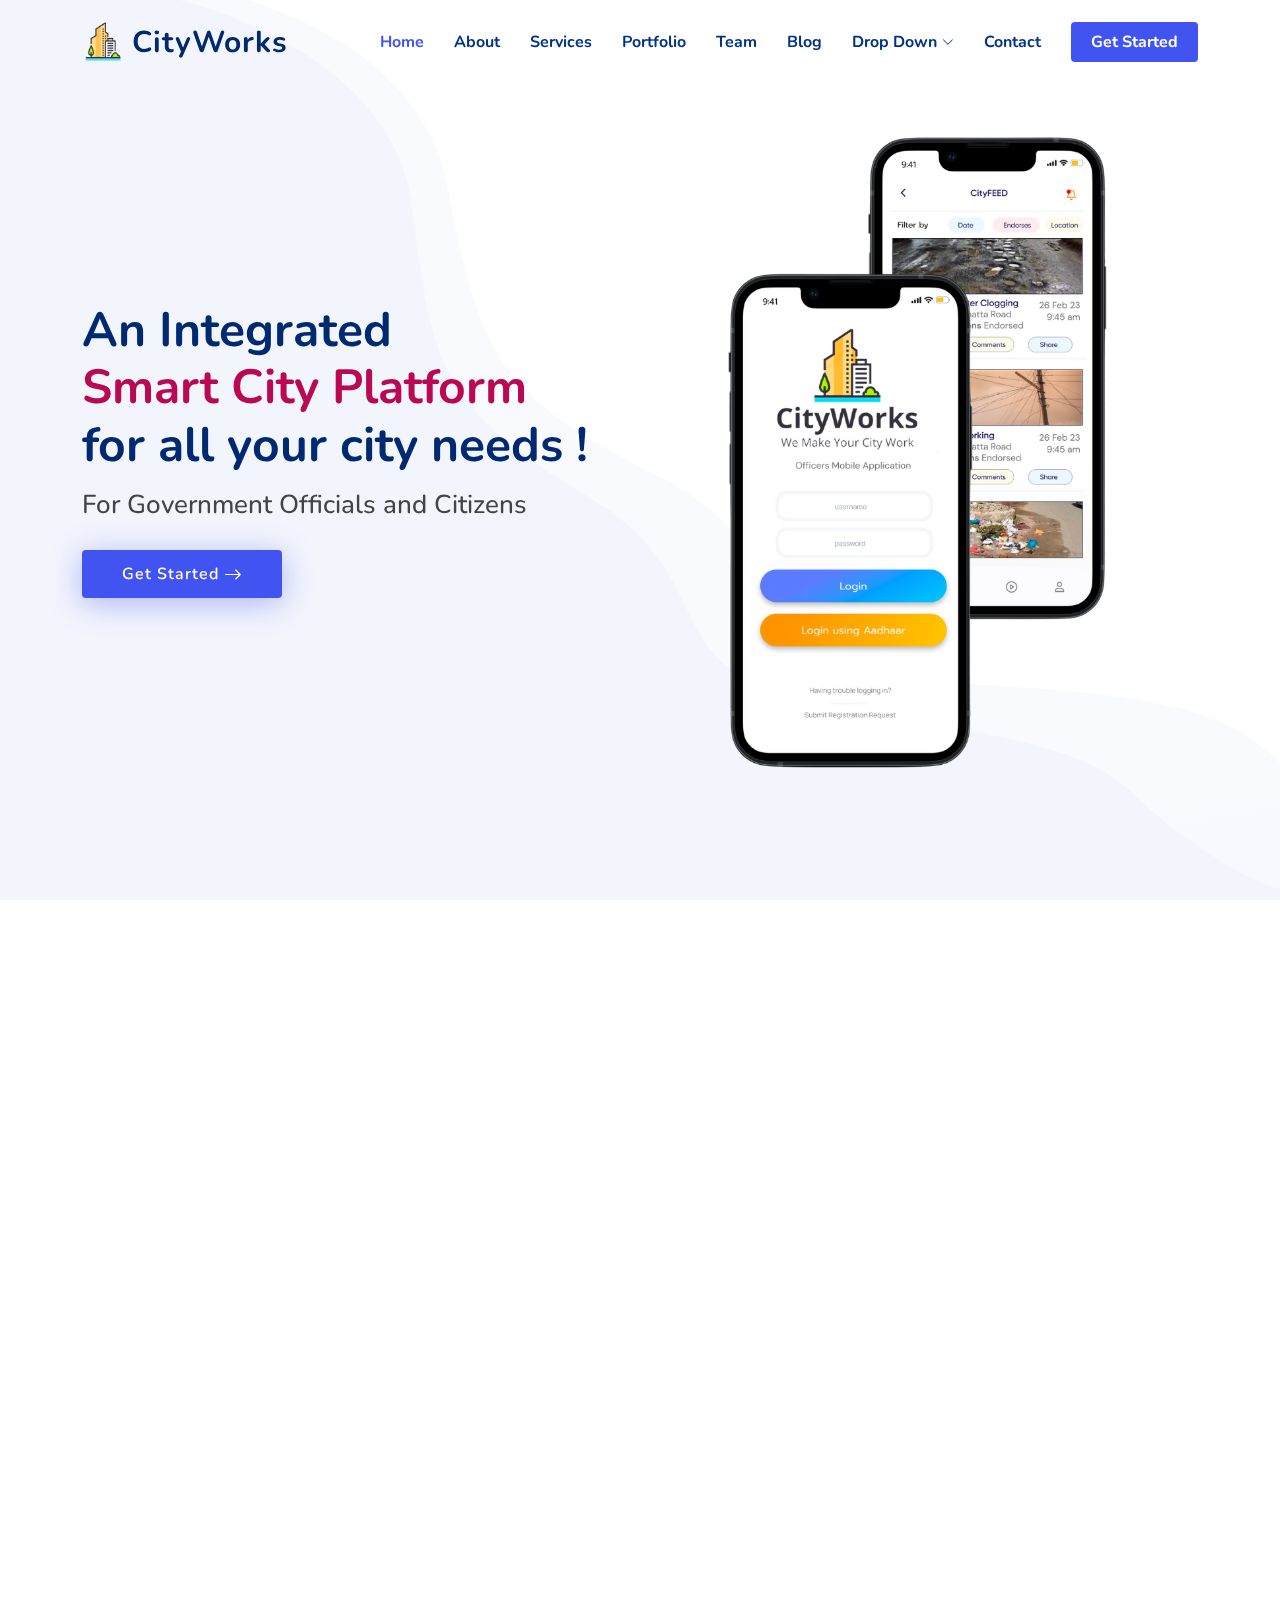
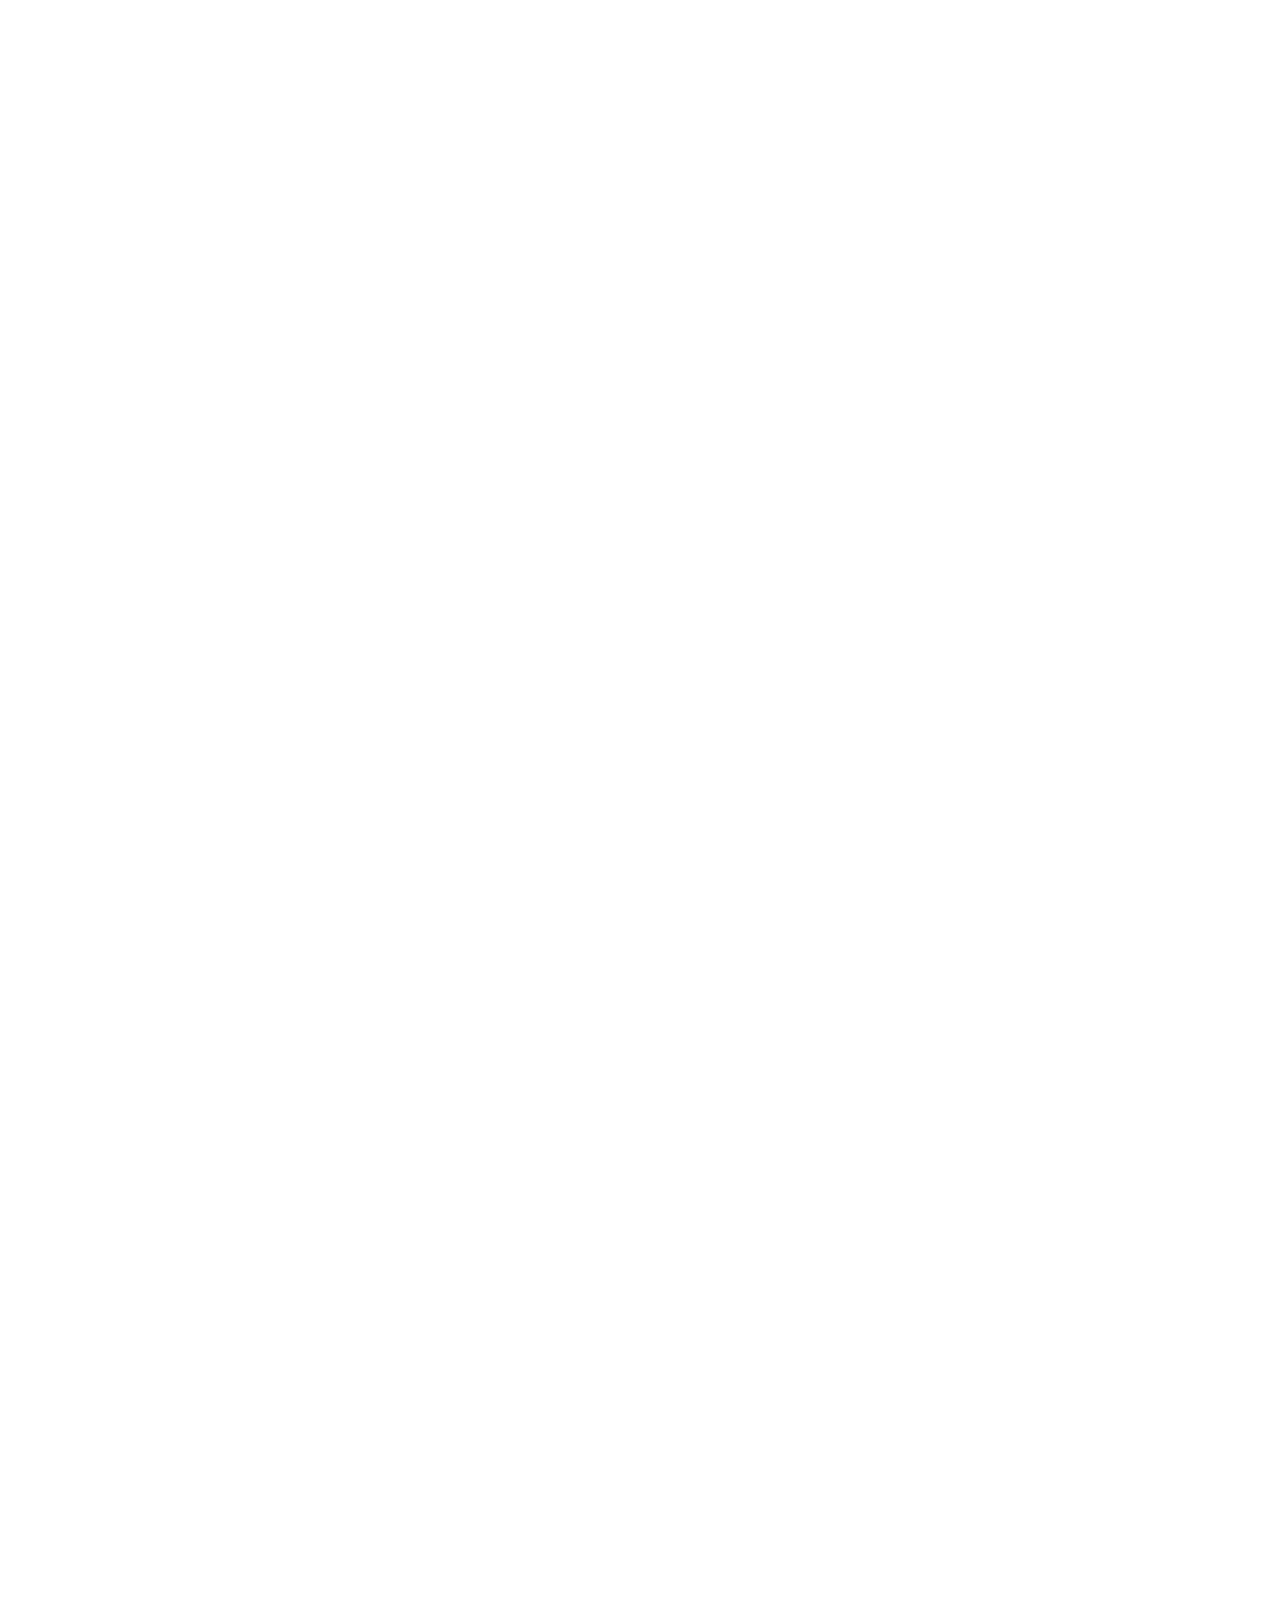
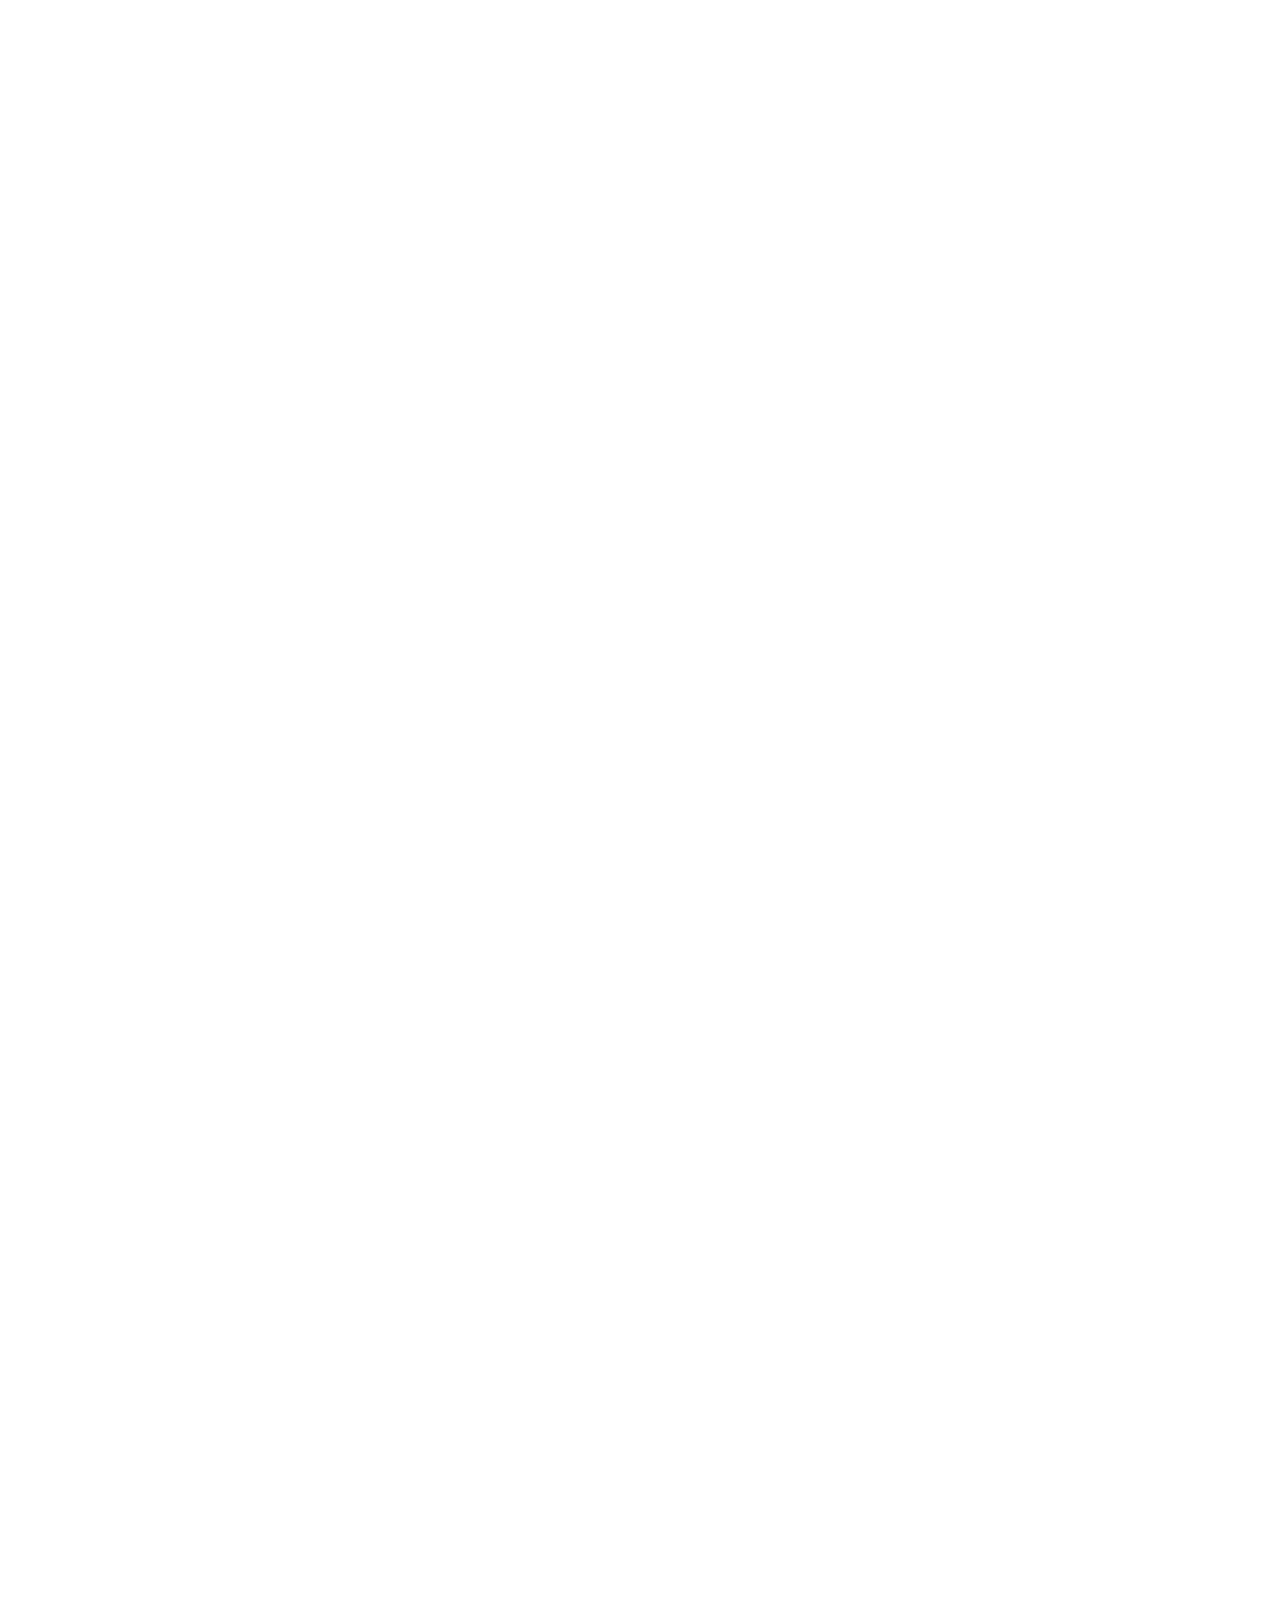
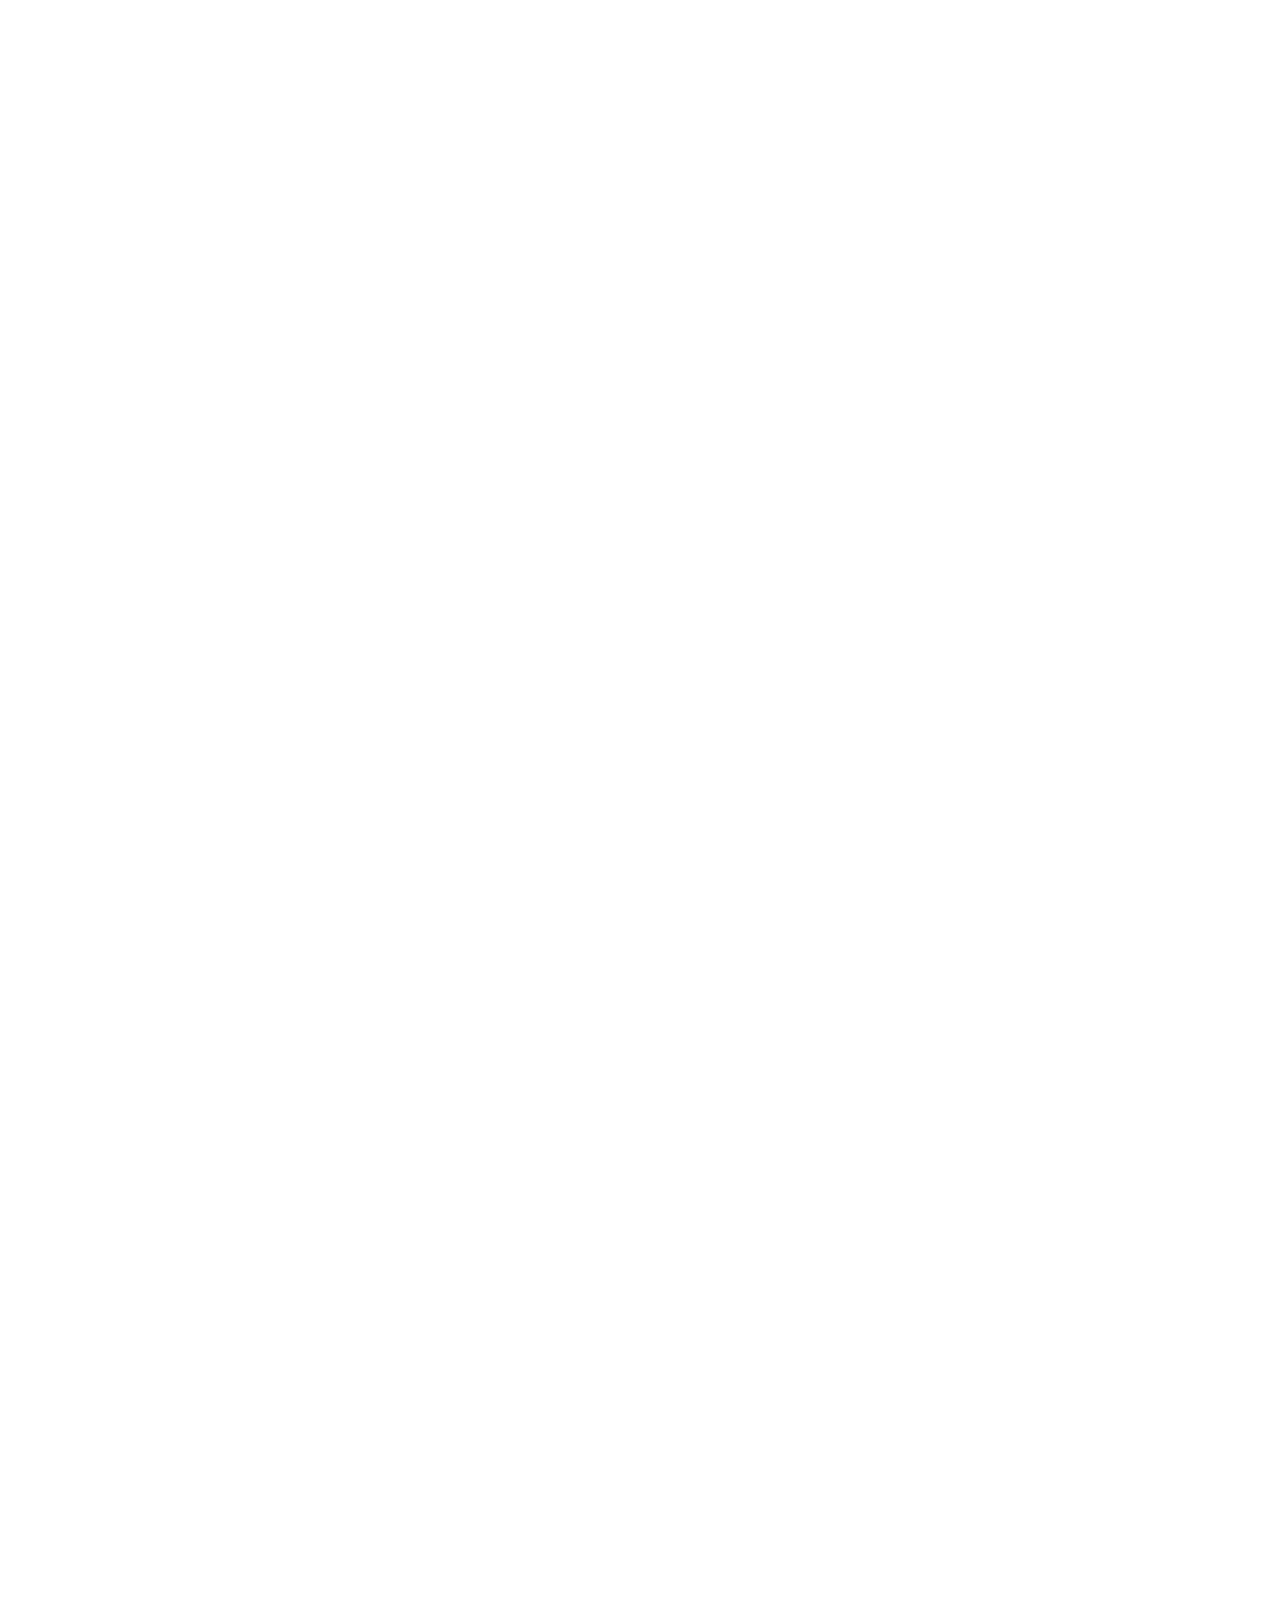
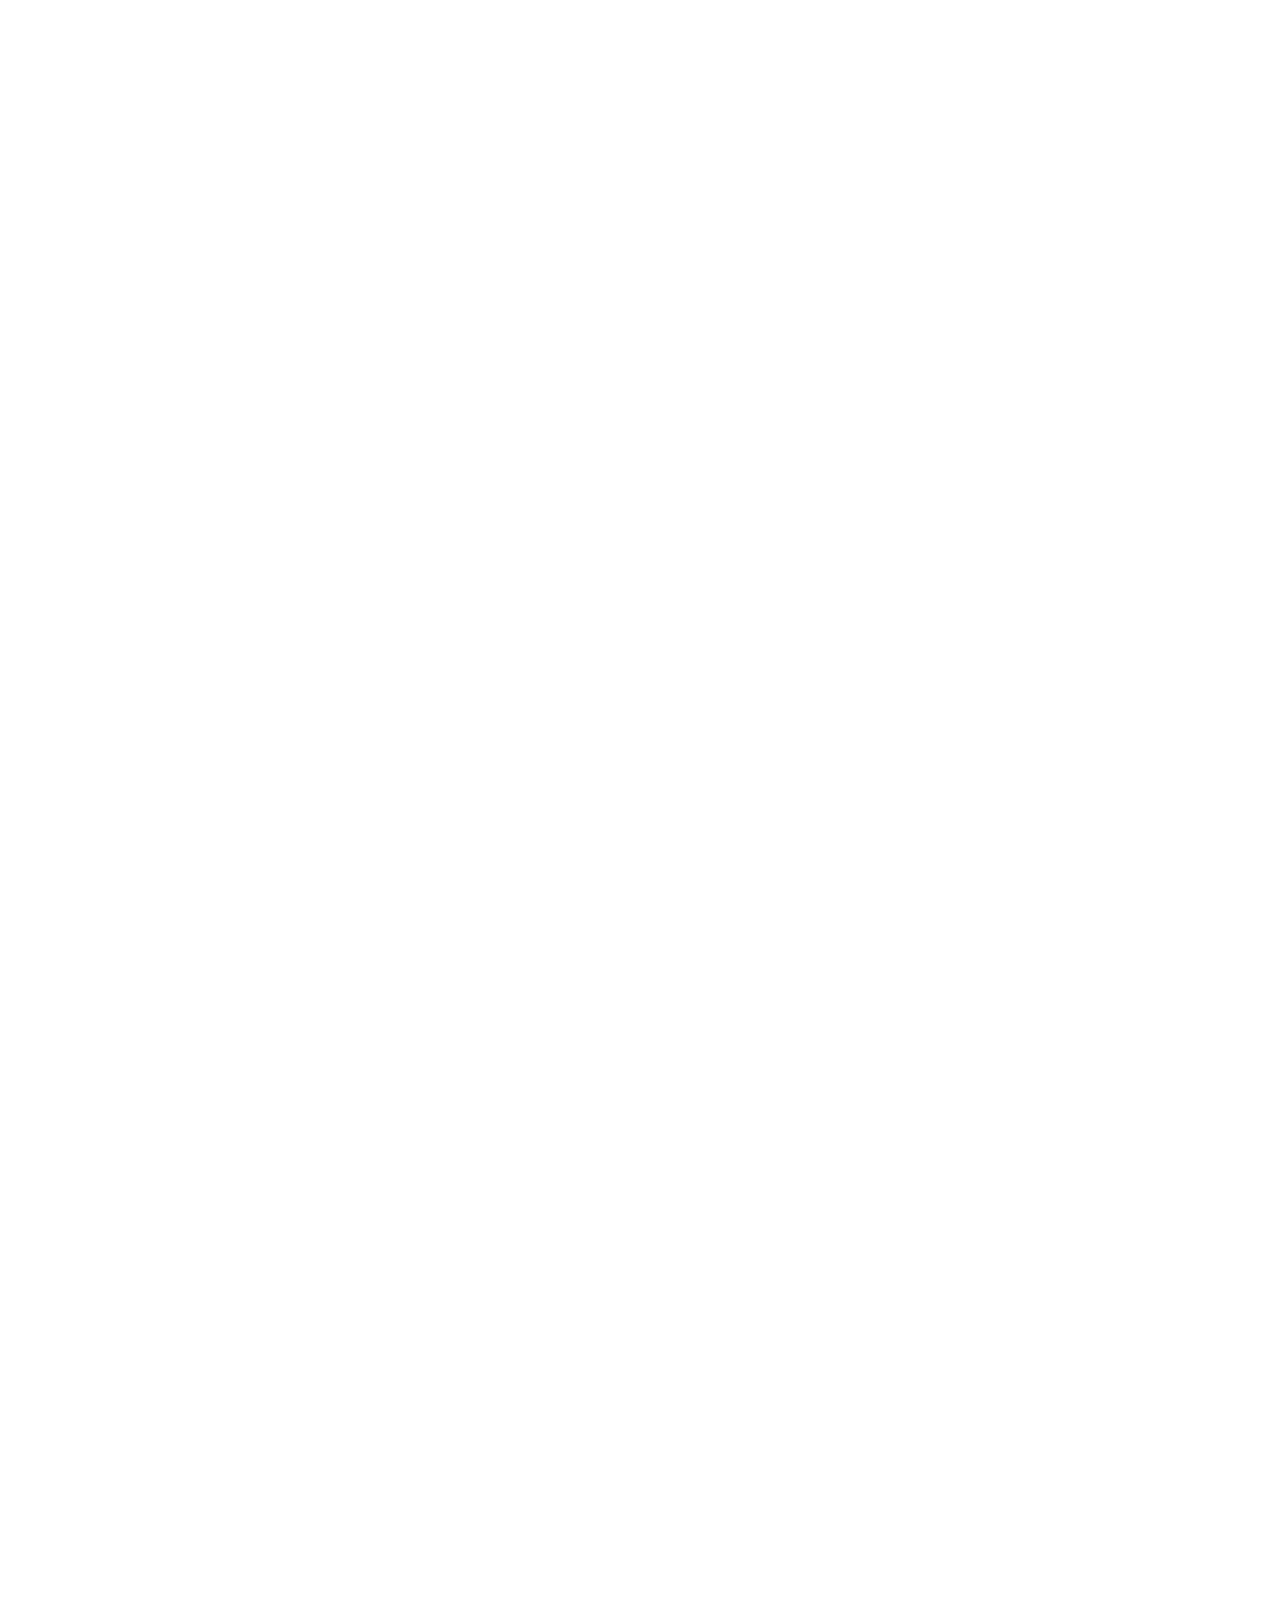
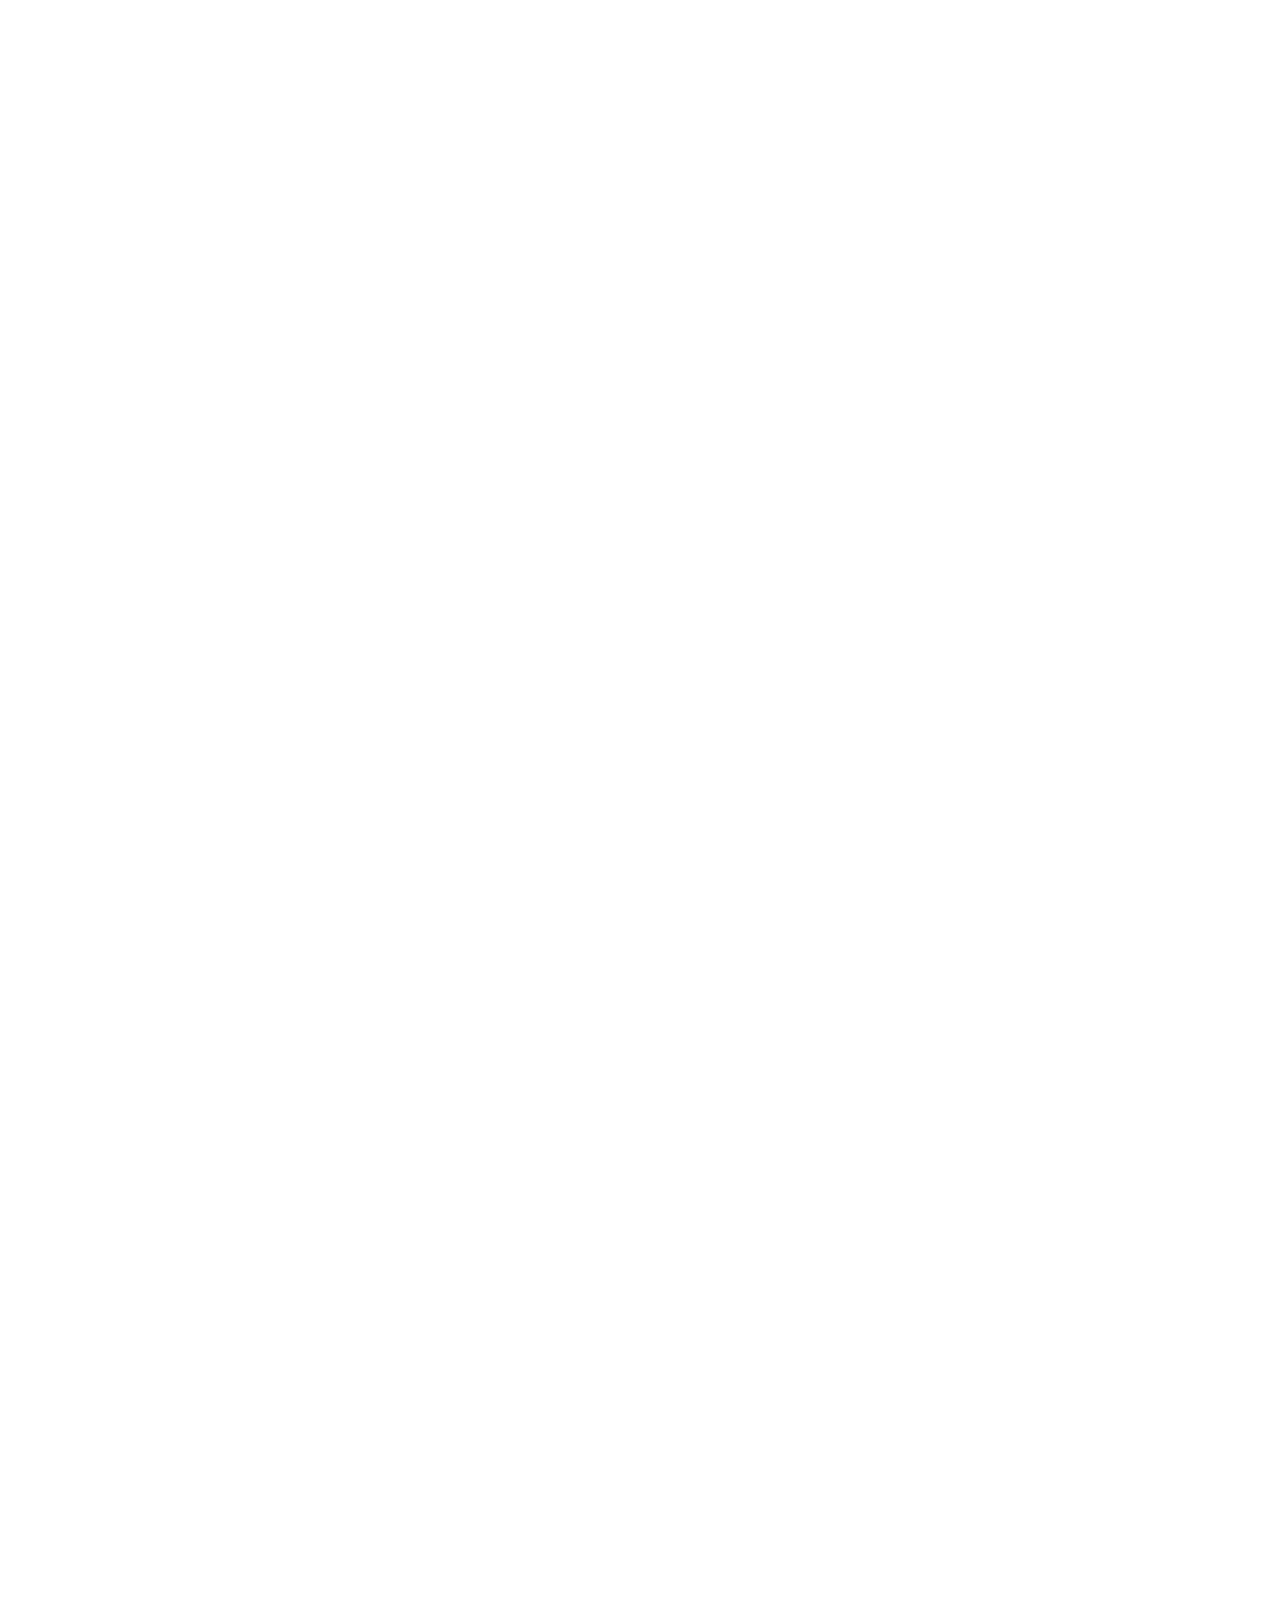
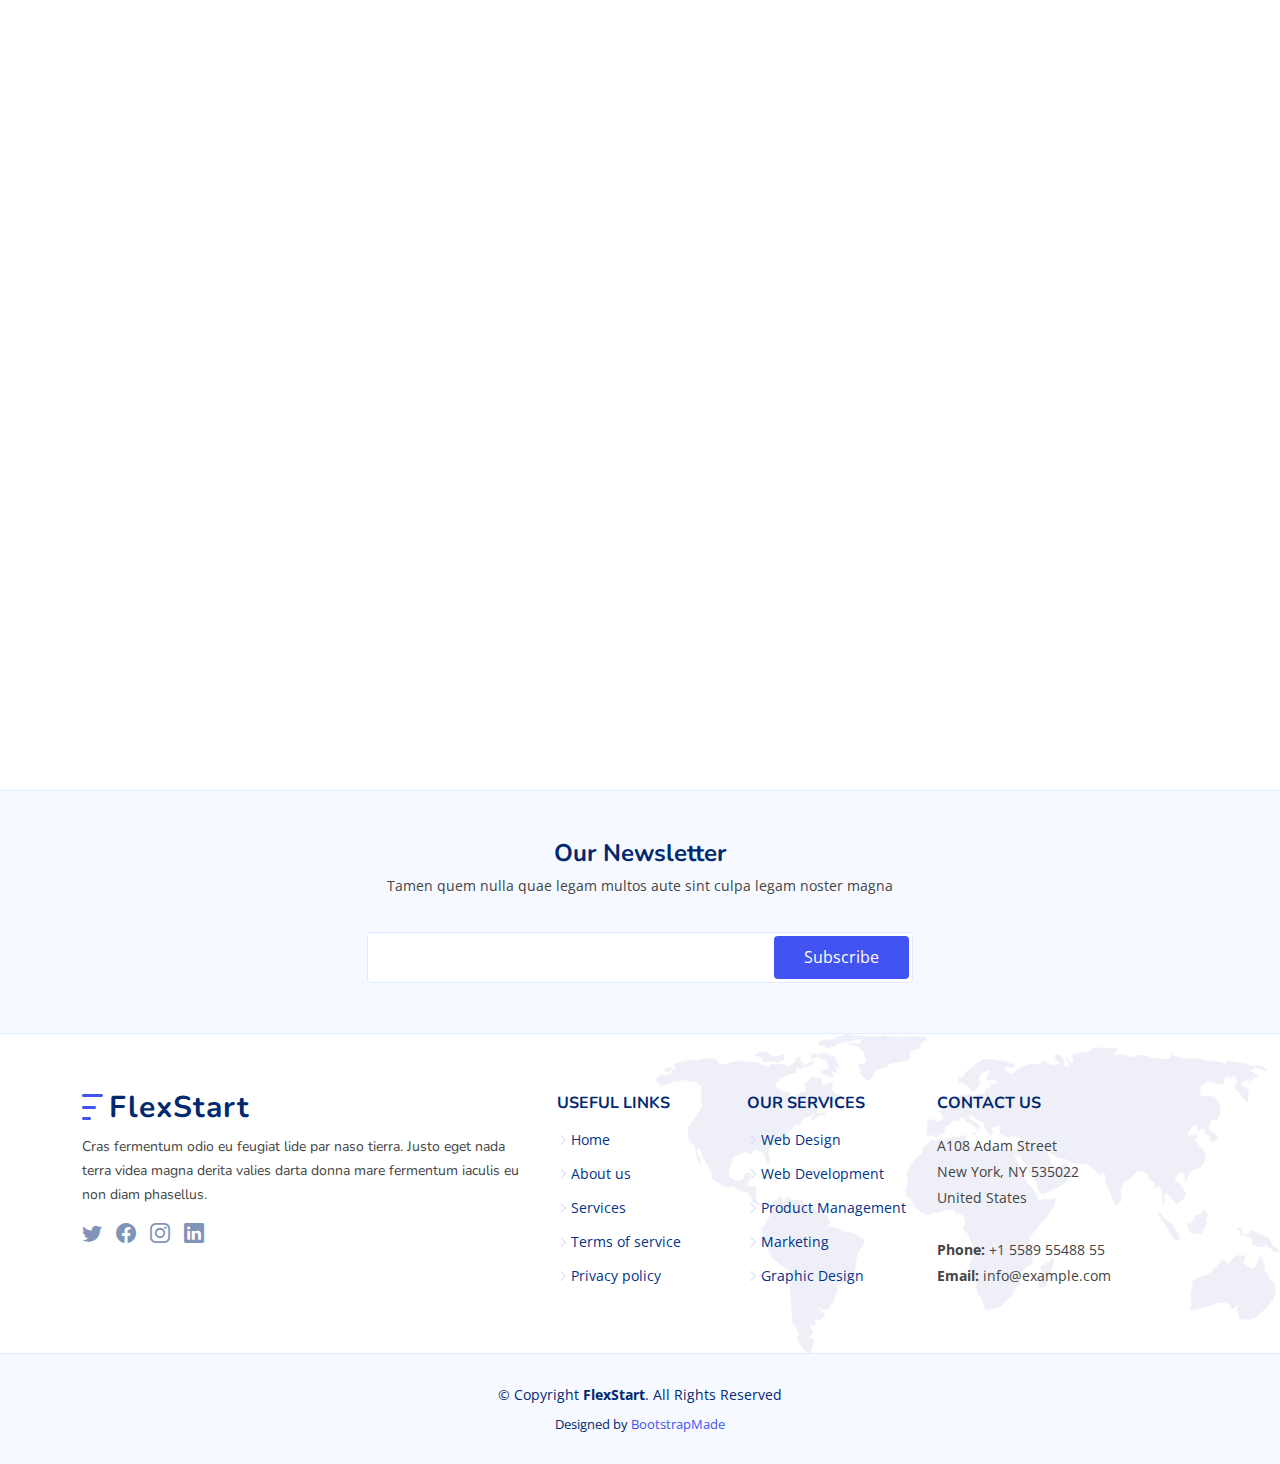
==== commit c1299277: "added CityWorks content and pics" ====
--- a/iimb/CityWorks/index.html
+++ b/iimb/CityWorks/index.html
@@ -238,13 +238,13 @@
 
         <header class="section-header">
           <h2>Features</h2>
-          <p>Laboriosam et omnis fuga quis dolor direda fara</p>
+          <p><span style="color: #bb0852;">Citizen</span> Mobile App to Drive Citizen <span style="color: #bb0852;">Engagament</span></p>
         </header>
 
         <div class="row">
 
           <div class="col-lg-6">
-            <img src="assets/img/features.png" class="img-fluid" alt="">
+            <img src="assets/img/citizen-app.png" class="img-fluid" alt="">
           </div>
 
           <div class="col-lg-6 mt-5 mt-lg-0 d-flex">
@@ -253,42 +253,43 @@
               <div class="col-md-6" data-aos="zoom-out" data-aos-delay="200">
                 <div class="feature-box d-flex align-items-center">
                   <i class="bi bi-check"></i>
-                  <h3>Eos aspernatur rem</h3>
+                  <h3>Register Civic Requests</h3>
                 </div>
               </div>
 
               <div class="col-md-6" data-aos="zoom-out" data-aos-delay="300">
                 <div class="feature-box d-flex align-items-center">
                   <i class="bi bi-check"></i>
-                  <h3>Facilis neque ipsa</h3>
+                  <h3>Pay Taxes</h3>
                 </div>
               </div>
 
               <div class="col-md-6" data-aos="zoom-out" data-aos-delay="400">
                 <div class="feature-box d-flex align-items-center">
                   <i class="bi bi-check"></i>
-                  <h3>Volup amet voluptas</h3>
+                  <h3>Apply for Certificates</h3>
                 </div>
               </div>
 
               <div class="col-md-6" data-aos="zoom-out" data-aos-delay="500">
                 <div class="feature-box d-flex align-items-center">
                   <i class="bi bi-check"></i>
-                  <h3>Rerum omnis sint</h3>
+                  <h3>View Nearby Services</h3>
                 </div>
               </div>
 
               <div class="col-md-6" data-aos="zoom-out" data-aos-delay="600">
                 <div class="feature-box d-flex align-items-center">
                   <i class="bi bi-check"></i>
-                  <h3>Alias possimus</h3>
+                  <h3>CityFEED</h3>
                 </div>
               </div>
 
               <div class="col-md-6" data-aos="zoom-out" data-aos-delay="700">
                 <div class="feature-box d-flex align-items-center">
                   <i class="bi bi-check"></i>
-                  <h3>Repellendus mollitia</h3>
+                  <h3>Get Inspection Updates
+                  </h3>
                 </div>
               </div>
 
@@ -300,64 +301,65 @@
         <!-- Feature Tabs -->
         <div class="row feture-tabs" data-aos="fade-up">
           <div class="col-lg-6">
-            <h3>Neque officiis dolore maiores et exercitationem quae est seda lidera pat claero</h3>
+            <h3><span style="color: #bb0852;">Officers</span> Mobile Platform for performing routine activities in an efficient and transparent manner.</h3>
 
             <!-- Tabs -->
             <ul class="nav nav-pills mb-3">
               <li>
-                <a class="nav-link active" data-bs-toggle="pill" href="#tab1">Saepe fuga</a>
+                <a class="nav-link active" data-bs-toggle="pill" href="#tab1">Civic Requests</a>
               </li>
               <li>
-                <a class="nav-link" data-bs-toggle="pill" href="#tab2">Voluptates</a>
+                <a class="nav-link" data-bs-toggle="pill" href="#tab2">Field Inspections</a>
               </li>
               <li>
-                <a class="nav-link" data-bs-toggle="pill" href="#tab3">Corrupti</a>
+                <a class="nav-link" data-bs-toggle="pill" href="#tab3">Mobile Challans</a>
               </li>
             </ul><!-- End Tabs -->
 
             <!-- Tab Content -->
             <div class="tab-content">
 
+
               <div class="tab-pane fade show active" id="tab1">
-                <p>Consequuntur inventore voluptates consequatur aut vel et. Eos doloribus expedita. Sapiente atque consequatur minima nihil quae aspernatur quo suscipit voluptatem.</p>
+                <p>With the ease of logging complaints or requesting services, there is a good influx of complaints from the citizens. Redressal of these complaints is very difficult currently owing to problems like lack of approachability, delay in official visits and inefficient process of registering a complaint.</p>
                 <div class="d-flex align-items-center mb-2">
                   <i class="bi bi-check2"></i>
-                  <h4>Repudiandae rerum velit modi et officia quasi facilis</h4>
-                </div>
-                <p>Laborum omnis voluptates voluptas qui sit aliquam blanditiis. Sapiente minima commodi dolorum non eveniet magni quaerat nemo et.</p>
+                  <h4>Automated Routing of Civic Requests</h4>
+                </div>
+                <p>Cityworks provides a speedy redressal of complaints by providing a one stop solution to the government officials with proper status tracking, correct department and ward details, crisp complaint description and two way feedback mechanism thus enhancing trust in the system.</p>
+                <!-- <div class="d-flex align-items-center mb-2">
+                  <i class="bi bi-check2"></i>
+                  <h4>Incidunt non veritatis illum ea ut nisi</h4>
+                </div>
+                <p>Non quod totam minus repellendus autem sint velit. Rerum debitis facere soluta tenetur. Iure molestiae assumenda sunt qui inventore eligendi voluptates nisi at. Dolorem quo tempora. Quia et perferendis.</p> -->
+              </div><!-- End Tab 1 Content -->
+
+              <div class="tab-pane fade show" id="tab2">
+                <p>Government officials undertake various field inspections for enhancing the efficiency of their services. In our solution, field inspections are sorted by date, zone and ward, with the details on auto verdict and comments displayed for each inspection.  This gives a comprehensive picture of the current portfolio of the inspection. </p>
                 <div class="d-flex align-items-center mb-2">
                   <i class="bi bi-check2"></i>
+                  <h4>Creates Digital Data Points of Inspections</h4>
+                </div>
+                <p>A report for field inspection enlists the details like the officer assigned, inspection parameters, description of the current report and comments on the same. This not only brings transparency to the system, but also helps in analytics of these inspections thus assisting the government officials in better allocation of their resources.</p>
+                <!-- <div class="d-flex align-items-center mb-2">
+                  <i class="bi bi-check2"></i>
                   <h4>Incidunt non veritatis illum ea ut nisi</h4>
                 </div>
-                <p>Non quod totam minus repellendus autem sint velit. Rerum debitis facere soluta tenetur. Iure molestiae assumenda sunt qui inventore eligendi voluptates nisi at. Dolorem quo tempora. Quia et perferendis.</p>
-              </div><!-- End Tab 1 Content -->
-
-              <div class="tab-pane fade show" id="tab2">
-                <p>Consequuntur inventore voluptates consequatur aut vel et. Eos doloribus expedita. Sapiente atque consequatur minima nihil quae aspernatur quo suscipit voluptatem.</p>
+                <p>Non quod totam minus repellendus autem sint velit. Rerum debitis facere soluta tenetur. Iure molestiae assumenda sunt qui inventore eligendi voluptates nisi at. Dolorem quo tempora. Quia et perferendis.</p> -->
+              </div><!-- End Tab 2 Content -->
+
+              <div class="tab-pane fade show" id="tab3">
+                <p>Still today, in many areas, challans are provided to the citizens manually. This makes it difficult for the government officials to track these challans in an efficient manner. Digitising them in our solution would allow the officials to have a comprehensive view of these challans, thus allowing them  to know which citizens and which areas are more prone to driving rules violations.</p>
                 <div class="d-flex align-items-center mb-2">
                   <i class="bi bi-check2"></i>
-                  <h4>Repudiandae rerum velit modi et officia quasi facilis</h4>
-                </div>
-                <p>Laborum omnis voluptates voluptas qui sit aliquam blanditiis. Sapiente minima commodi dolorum non eveniet magni quaerat nemo et.</p>
-                <div class="d-flex align-items-center mb-2">
+                  <h4>Challan Collection through Mobile and Digital Payments</h4>
+                </div>
+                <p>Tracking signal issues or other road infrastructural problems becomes much easier with the help of  this module. Also, analysing revenue collection for various citizens is now much simpler.</p>
+                <!-- <div class="d-flex align-items-center mb-2">
                   <i class="bi bi-check2"></i>
                   <h4>Incidunt non veritatis illum ea ut nisi</h4>
                 </div>
-                <p>Non quod totam minus repellendus autem sint velit. Rerum debitis facere soluta tenetur. Iure molestiae assumenda sunt qui inventore eligendi voluptates nisi at. Dolorem quo tempora. Quia et perferendis.</p>
-              </div><!-- End Tab 2 Content -->
-
-              <div class="tab-pane fade show" id="tab3">
-                <p>Consequuntur inventore voluptates consequatur aut vel et. Eos doloribus expedita. Sapiente atque consequatur minima nihil quae aspernatur quo suscipit voluptatem.</p>
-                <div class="d-flex align-items-center mb-2">
-                  <i class="bi bi-check2"></i>
-                  <h4>Repudiandae rerum velit modi et officia quasi facilis</h4>
-                </div>
-                <p>Laborum omnis voluptates voluptas qui sit aliquam blanditiis. Sapiente minima commodi dolorum non eveniet magni quaerat nemo et.</p>
-                <div class="d-flex align-items-center mb-2">
-                  <i class="bi bi-check2"></i>
-                  <h4>Incidunt non veritatis illum ea ut nisi</h4>
-                </div>
-                <p>Non quod totam minus repellendus autem sint velit. Rerum debitis facere soluta tenetur. Iure molestiae assumenda sunt qui inventore eligendi voluptates nisi at. Dolorem quo tempora. Quia et perferendis.</p>
+                <p>Non quod totam minus repellendus autem sint velit. Rerum debitis facere soluta tenetur. Iure molestiae assumenda sunt qui inventore eligendi voluptates nisi at. Dolorem quo tempora. Quia et perferendis.</p> -->
               </div><!-- End Tab 3 Content -->
 
             </div>
@@ -365,7 +367,7 @@
           </div>
 
           <div class="col-lg-6">
-            <img src="assets/img/features-2.png" class="img-fluid" alt="">
+            <img src="assets/img/field-inspection.png" class="img-fluid" alt="">
           </div>
 
         </div><!-- End Feature Tabs -->
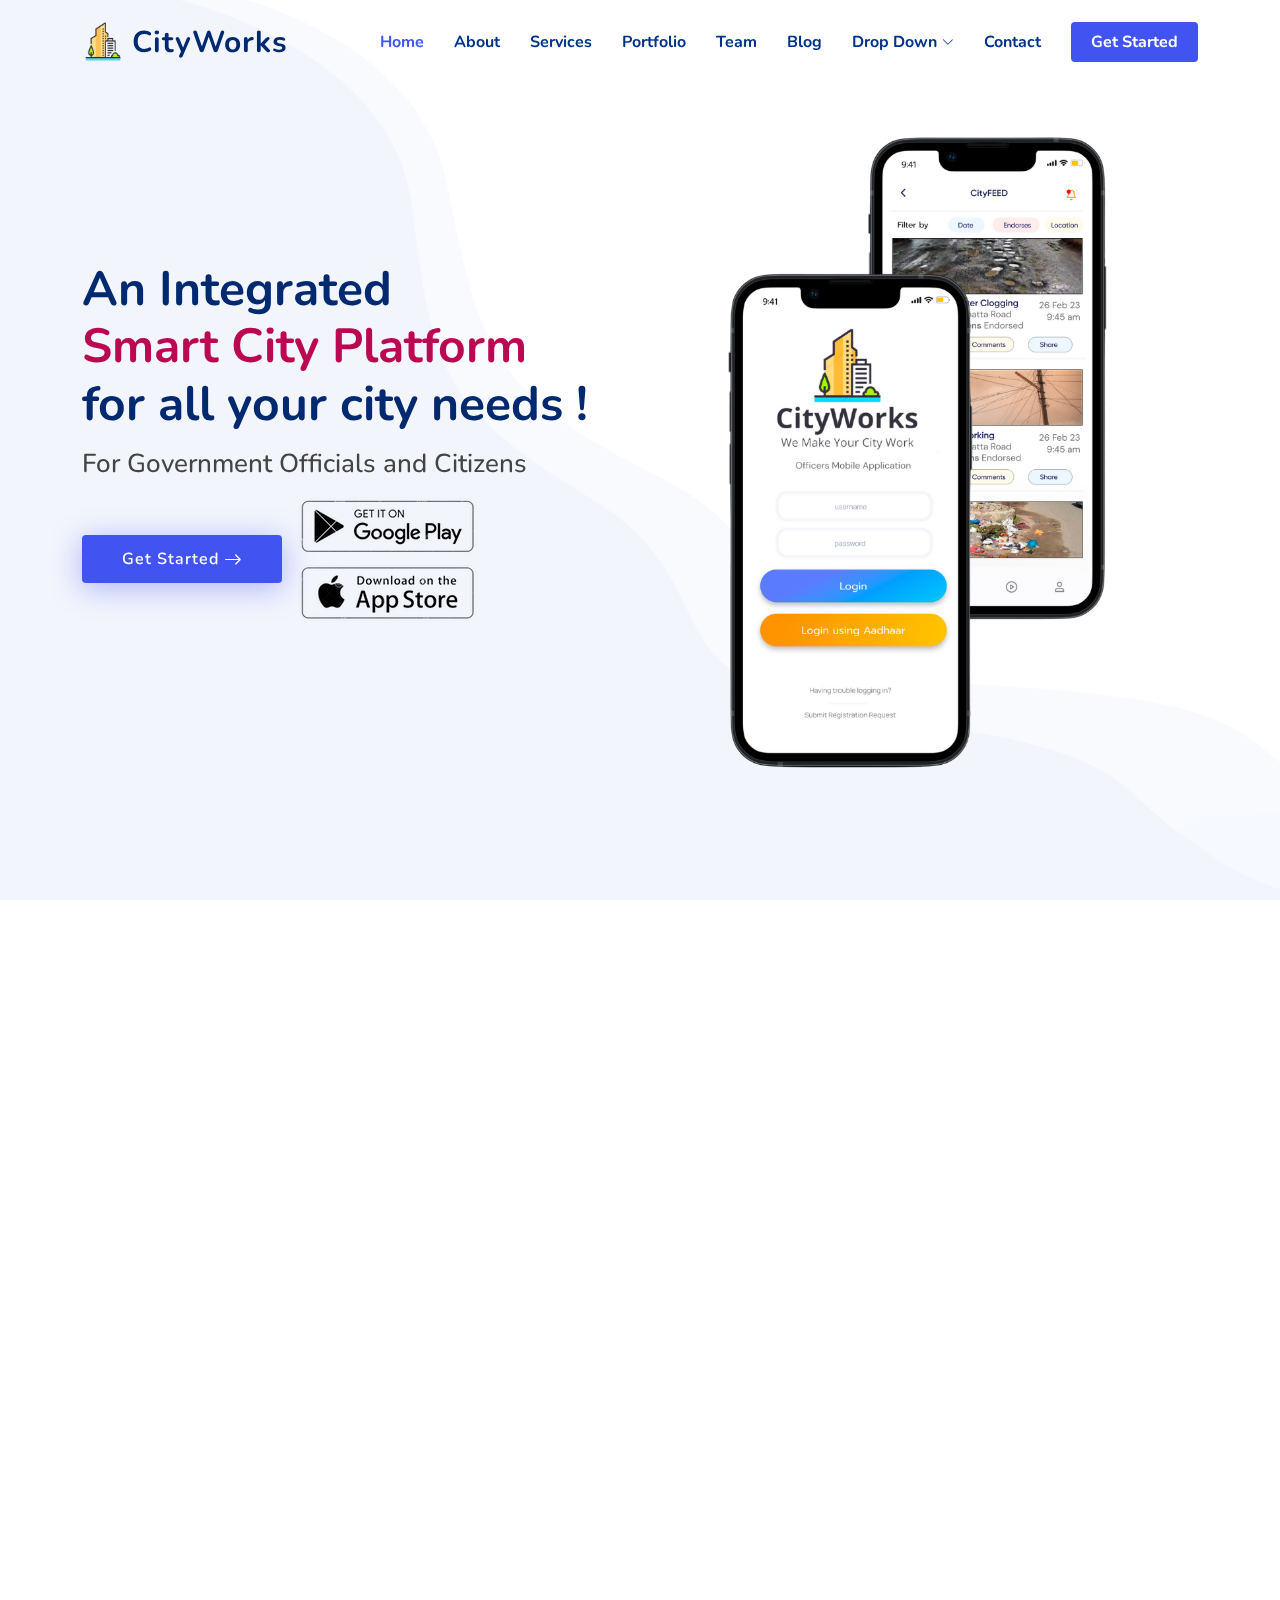
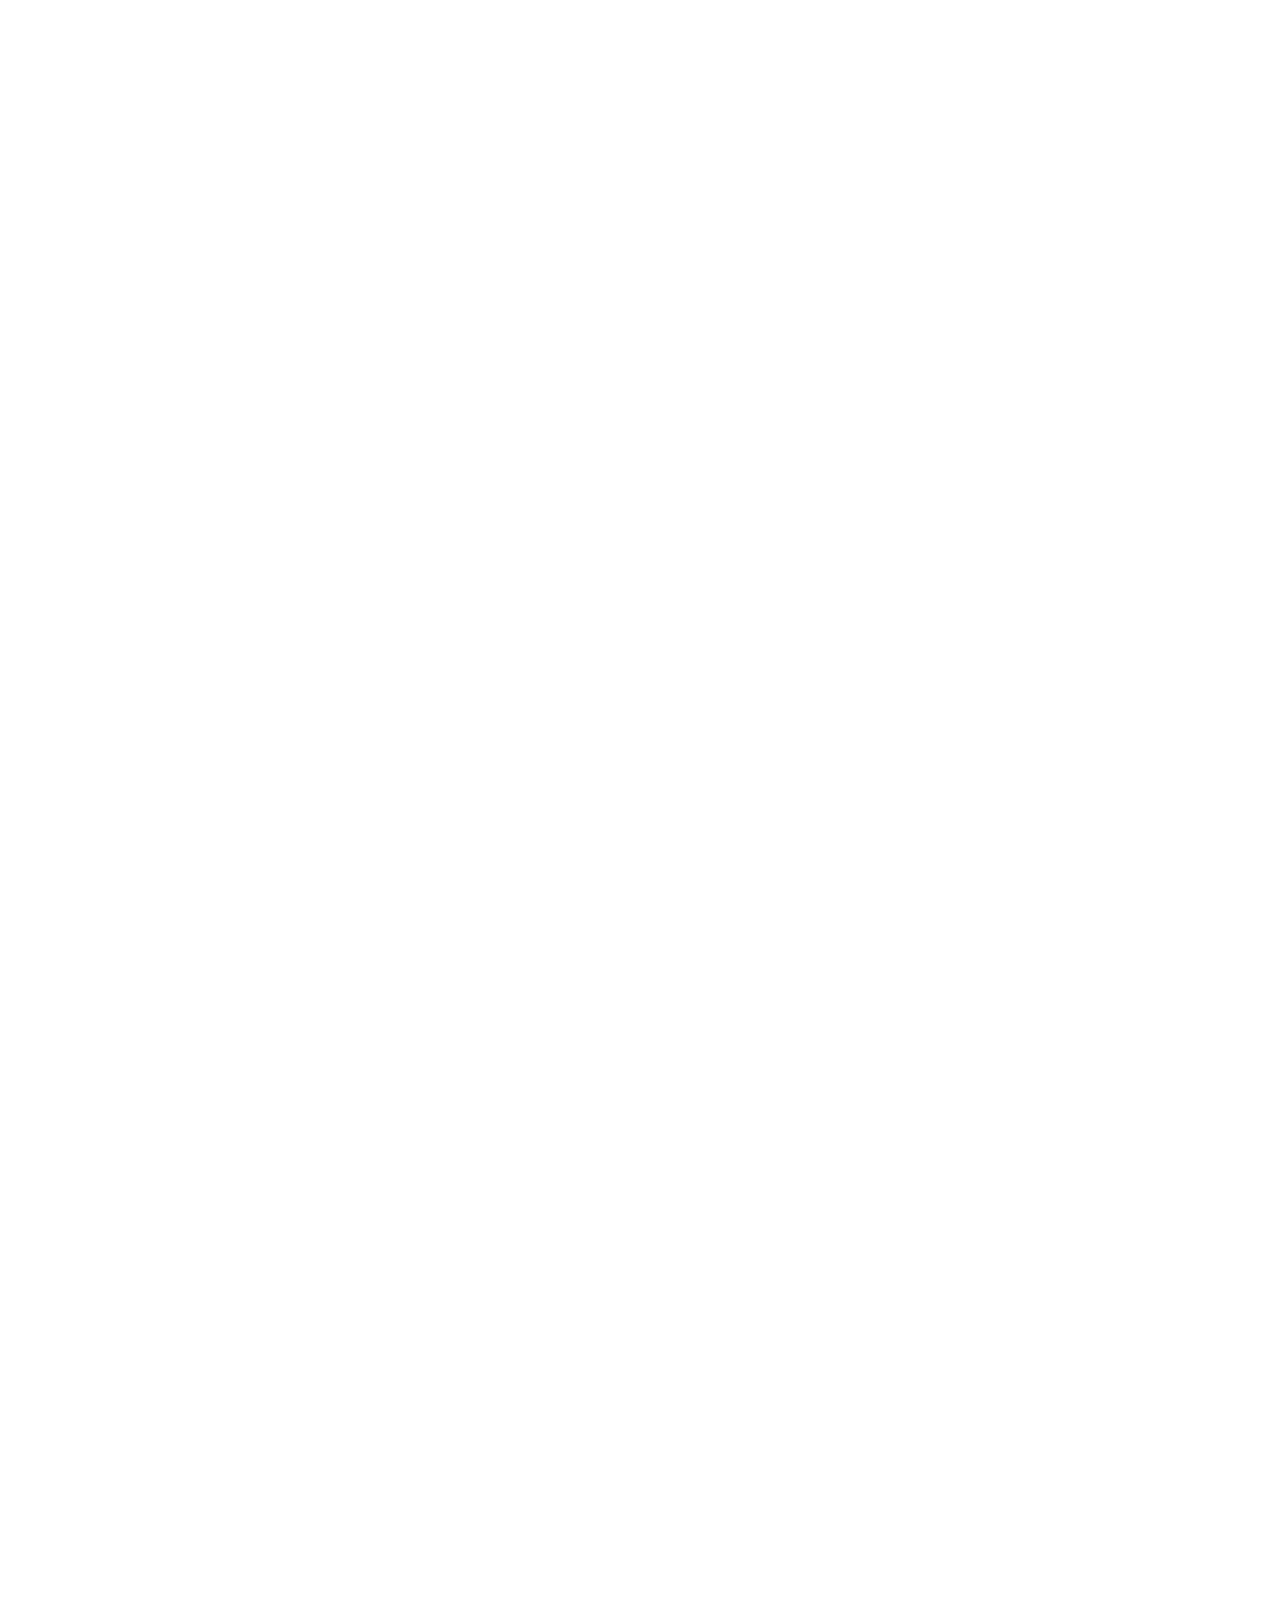
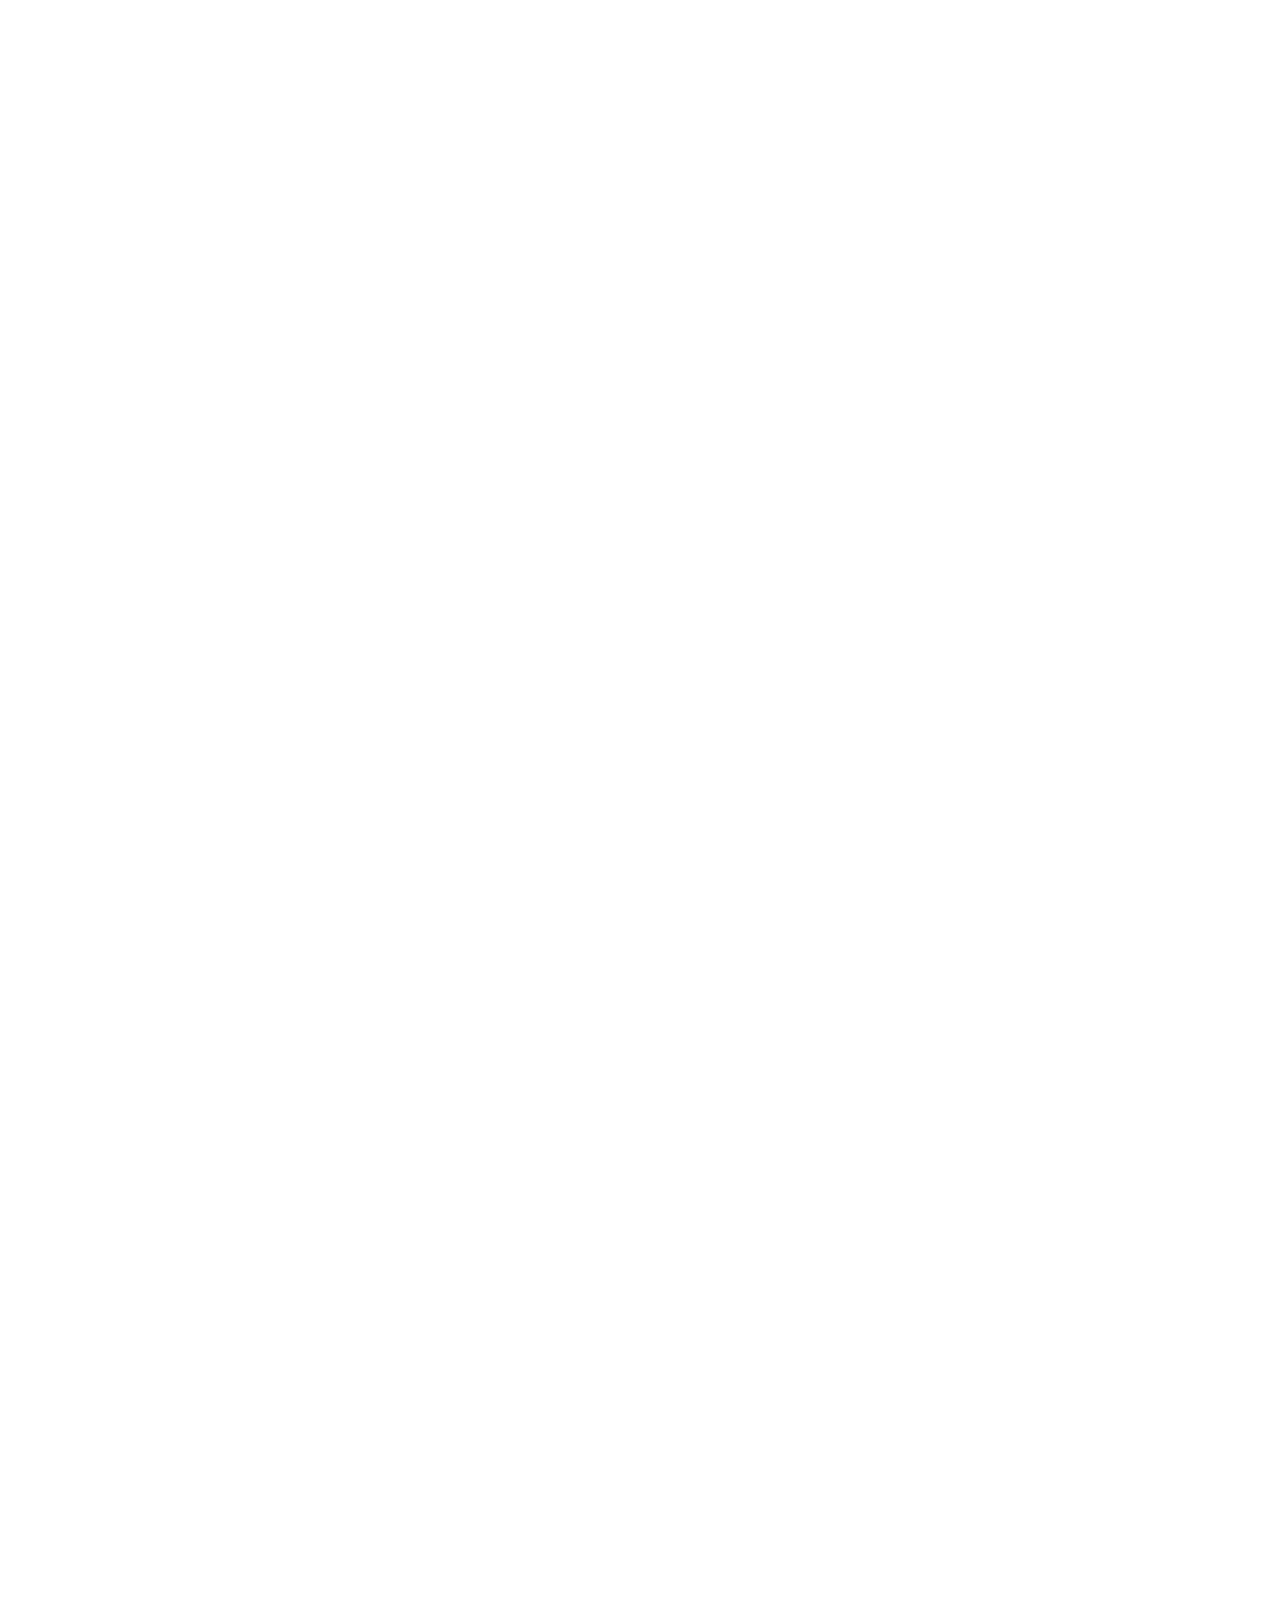
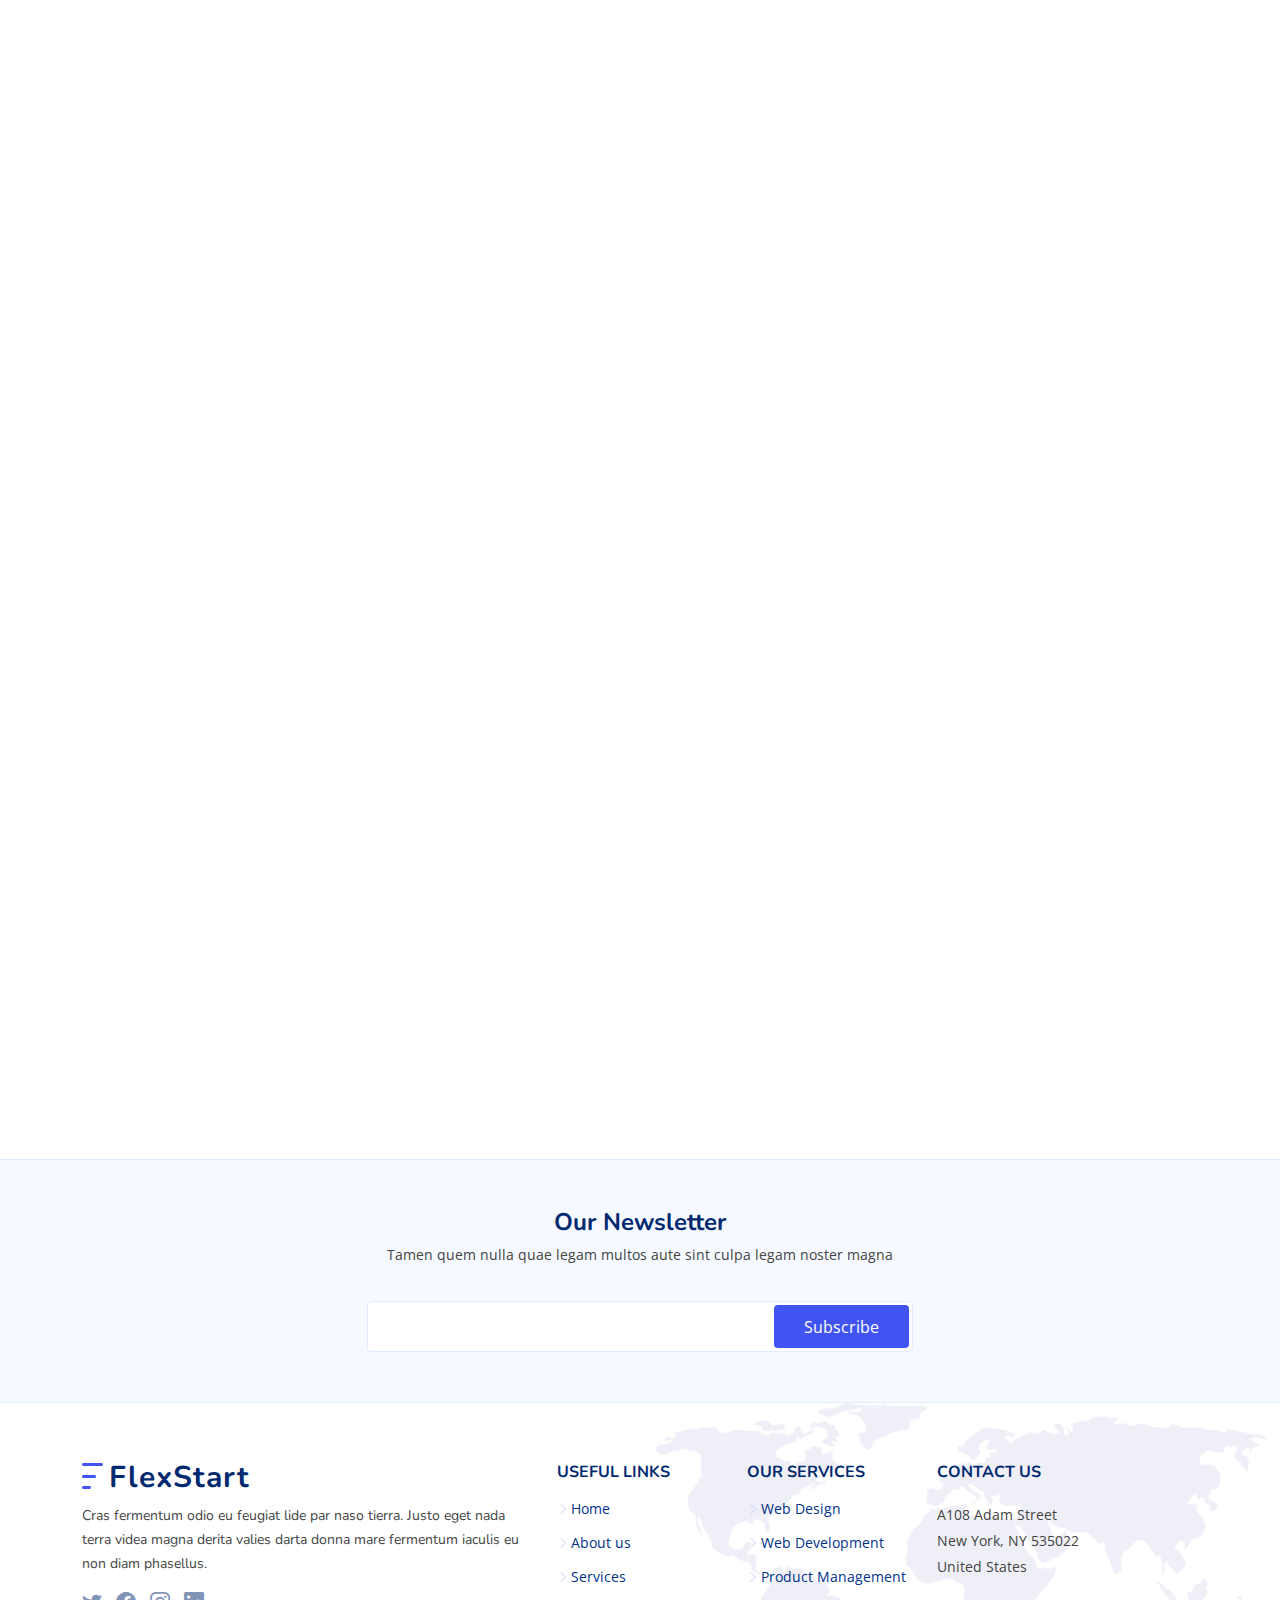
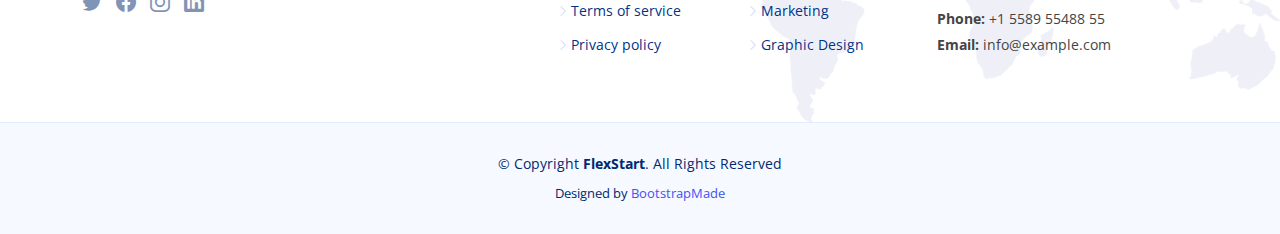
==== commit d45c8a14: "cleaned the website" ====
--- a/iimb/CityWorks/index.html
+++ b/iimb/CityWorks/index.html
@@ -5,7 +5,7 @@
   <meta charset="utf-8">
   <meta content="width=device-width, initial-scale=1.0" name="viewport">
 
-  <title>FlexStart Bootstrap Template - Index</title>
+  <title>CityWorks - We Make Your City Work !</title>
   <meta content="" name="description">
 
   <meta content="" name="keywords">
@@ -95,6 +95,8 @@
                 <span>Get Started</span>
                 <i class="bi bi-arrow-right"></i>
               </a>
+              <img src="assets/img/Appstore.png" class="img-fluid" alt="" >
+
             </div>
           </div>
         </div>
@@ -108,7 +110,7 @@
 
   <main id="main">
     <!-- ======= About Section ======= -->
-    <section id="about" class="about">
+    <!-- <section id="about" class="about"> -->
 
       <!-- <div class="container" data-aos="fade-up">
         <div class="row gx-0">
@@ -136,7 +138,7 @@
         </div>
       </div> -->
 
-    </section><!-- End About Section -->
+    <!-- </section>End About Section -->
 
     <!-- ======= Values Section ======= -->
     <section id="values" class="values">
@@ -154,7 +156,9 @@
             <div class="box">
               <img src="assets/img/values-1.png" class="img-fluid" alt="">
               <h3>Citizen Mobile App</h3>
-              <p>Eum ad dolor et. Autem aut fugiat debitis voluptatem consequuntur sit. Et veritatis id.</p>
+              <p>A dependable solution for all your city's needs. 
+                Avail services in real time and with just a few clicks.
+                </p>
             </div>
           </div>
 
@@ -162,7 +166,7 @@
             <div class="box">
               <img src="assets/img/values-2.png" class="img-fluid" alt="">
               <h3>Officials Mobile App</h3>
-              <p>Repudiandae amet nihil natus in distinctio suscipit id. Doloremque ducimus ea sit non.</p>
+              <p>One-stop destination for handling citizen complaints, tracking them in real-time, and producing reports.</p>
             </div>
           </div>
 
@@ -170,7 +174,7 @@
             <div class="box">
               <img src="assets/img/values-3.png" class="img-fluid" alt="">
               <h3>Web Based Portal for IT Admin</h3>
-              <p>Quam rem vitae est autem molestias explicabo debitis sint. Vero aliquid quidem commodi.</p>
+              <p>A dynamic web portal for IT Admins to track IT issues in real time and provide speedy resolution</p>
             </div>
           </div>
 
@@ -181,7 +185,7 @@
     </section><!-- End Values Section -->
 
     <!-- ======= Counts Section ======= -->
-    <section id="counts" class="counts">
+    <!-- <section id="counts" class="counts"> -->
       <!-- <div class="container" data-aos="fade-up">
 
         <div class="row gy-4">
@@ -229,7 +233,7 @@
         </div>
 
       </div> -->
-    </section><!-- End Counts Section -->
+    <!-- </section>End Counts Section -->
 
     <!-- ======= Features Section ======= -->
     <section id="features" class="features">
@@ -374,15 +378,23 @@
 
         <!-- Feature Icons -->
         <div class="row feature-icons" data-aos="fade-up">
-          <h3>Ratione mollitia eos ab laudantium rerum beatae quo</h3>
+          <h3>Key Features of the Platform</h3>
 
           <div class="row">
 
             <div class="col-xl-4 text-center" data-aos="fade-right" data-aos-delay="100">
-              <img src="assets/img/features-3.png" class="img-fluid p-4" alt="">
-            </div>
-
-            <div class="col-xl-8 d-flex content">
+              <img src="assets/img/Key1.png" class="img-fluid p-4" alt="">
+            </div>
+
+            <div class="col-xl-4 text-center" data-aos="fade-right" data-aos-delay="100">
+              <img src="assets/img/Key2.png" class="img-fluid p-4" alt="">
+            </div>
+
+            <div class="col-xl-4 text-center" data-aos="fade-right" data-aos-delay="100">
+              <img src="assets/img/Key3.png" class="img-fluid p-4" alt="">
+            </div>
+
+            <!-- <div class="col-xl-8 d-flex content">
               <div class="row align-self-center gy-4">
 
                 <div class="col-md-6 icon-box" data-aos="fade-up">
@@ -434,7 +446,7 @@
                 </div>
 
               </div>
-            </div>
+            </div> -->
 
           </div>
 
@@ -445,9 +457,9 @@
     </section><!-- End Features Section -->
 
     <!-- ======= Services Section ======= -->
-    <section id="services" class="services">
-
-      <div class="container" data-aos="fade-up">
+    <!-- <section id="services" class="services"> -->
+
+      <!-- <div class="container" data-aos="fade-up">
 
         <header class="section-header">
           <h2>Services</h2>
@@ -512,14 +524,14 @@
 
         </div>
 
-      </div>
-
-    </section><!-- End Services Section -->
+      </div> -->
+
+    <!-- </section>End Services Section -->
 
     <!-- ======= Pricing Section ======= -->
-    <section id="pricing" class="pricing">
-
-      <div class="container" data-aos="fade-up">
+    <!-- <section id="pricing" class="pricing"> -->
+
+      <!-- <div class="container" data-aos="fade-up">
 
         <header class="section-header">
           <h2>Pricing</h2>
@@ -595,14 +607,14 @@
 
         </div>
 
-      </div>
-
-    </section><!-- End Pricing Section -->
+      </div> -->
+
+    <!-- </section>End Pricing Section -->
 
     <!-- ======= F.A.Q Section ======= -->
-    <section id="faq" class="faq">
-
-      <div class="container" data-aos="fade-up">
+    <!-- <section id="faq" class="faq"> -->
+
+      <!-- <div class="container" data-aos="fade-up">
 
         <header class="section-header">
           <h2>F.A.Q</h2>
@@ -611,7 +623,7 @@
 
         <div class="row">
           <div class="col-lg-6">
-            <!-- F.A.Q List 1-->
+            F.A.Q List 1
             <div class="accordion accordion-flush" id="faqlist1">
               <div class="accordion-item">
                 <h2 class="accordion-header">
@@ -657,7 +669,7 @@
 
           <div class="col-lg-6">
 
-            <!-- F.A.Q List 2-->
+            F.A.Q List 2
             <div class="accordion accordion-flush" id="faqlist2">
 
               <div class="accordion-item">
@@ -704,14 +716,14 @@
 
         </div>
 
-      </div>
+      </div> -->
 
     </section><!-- End F.A.Q Section -->
 
     <!-- ======= Portfolio Section ======= -->
     <section id="portfolio" class="portfolio">
 
-      <div class="container" data-aos="fade-up">
+      <!-- <div class="container" data-aos="fade-up">
 
         <header class="section-header">
           <h2>Portfolio</h2>
@@ -859,7 +871,7 @@
 
         </div>
 
-      </div>
+      </div> -->
 
     </section><!-- End Portfolio Section -->
 
@@ -869,8 +881,8 @@
       <div class="container" data-aos="fade-up">
 
         <header class="section-header">
-          <h2>Testimonials</h2>
-          <p>What they are saying about us</p>
+          <h2>Customer Survey Resutls</h2>
+          <p>What they are saying about our product and MVP</p>
         </header>
 
         <div class="testimonials-slider swiper" data-aos="fade-up" data-aos-delay="200">
@@ -878,81 +890,82 @@
 
             <div class="swiper-slide">
               <div class="testimonial-item">
-                <div class="stars">
+                <!-- <div class="stars">
                   <i class="bi bi-star-fill"></i><i class="bi bi-star-fill"></i><i class="bi bi-star-fill"></i><i class="bi bi-star-fill"></i><i class="bi bi-star-fill"></i>
-                </div>
+                </div> -->
                 <p>
-                  Proin iaculis purus consequat sem cure digni ssim donec porttitora entum suscipit rhoncus. Accusantium quam, ultricies eget id, aliquam eget nibh et. Maecen aliquam, risus at semper.
+                  "Customers would be actively interested in complaining about city and their problems through application, increasing the monthly civic issues reported to the government by atleast 20%.
+                  More than 40% surveyors reported that would be willing to use the app to report civic issues which they would not have reported in the absence of an app."
                 </p>
-                <div class="profile mt-auto">
+                <!-- <div class="profile mt-auto">
                   <img src="assets/img/testimonials/testimonials-1.jpg" class="testimonial-img" alt="">
                   <h3>Saul Goodman</h3>
                   <h4>Ceo &amp; Founder</h4>
-                </div>
+                </div> -->
               </div>
             </div><!-- End testimonial item -->
 
             <div class="swiper-slide">
               <div class="testimonial-item">
-                <div class="stars">
+                <!-- <div class="stars">
                   <i class="bi bi-star-fill"></i><i class="bi bi-star-fill"></i><i class="bi bi-star-fill"></i><i class="bi bi-star-fill"></i><i class="bi bi-star-fill"></i>
-                </div>
+                </div> -->
                 <p>
-                  Export tempor illum tamen malis malis eram quae irure esse labore quem cillum quid cillum eram malis quorum velit fore eram velit sunt aliqua noster fugiat irure amet legam anim culpa.
+                  "More than half of the customers are willing to avail services like tax payment, certificate registrations, near by places etc. through the citizen mobile app. The survey recorded that 68% of the citizens are willing to use the app as a one stop solution."
                 </p>
-                <div class="profile mt-auto">
+                <!-- <div class="profile mt-auto">
                   <img src="assets/img/testimonials/testimonials-2.jpg" class="testimonial-img" alt="">
                   <h3>Sara Wilsson</h3>
                   <h4>Designer</h4>
-                </div>
+                </div> -->
               </div>
             </div><!-- End testimonial item -->
 
             <div class="swiper-slide">
               <div class="testimonial-item">
-                <div class="stars">
+                <!-- <div class="stars">
                   <i class="bi bi-star-fill"></i><i class="bi bi-star-fill"></i><i class="bi bi-star-fill"></i><i class="bi bi-star-fill"></i><i class="bi bi-star-fill"></i>
-                </div>
+                </div> -->
                 <p>
-                  Enim nisi quem export duis labore cillum quae magna enim sint quorum nulla quem veniam duis minim tempor labore quem eram duis noster aute amet eram fore quis sint minim.
+                  Two thirds of the citizens are unsatisfied with the lack of resolution feedback from the government and want real time feedback. The survey recorded that 90% of the complainants would be interested in real time tracking and feedback of issues.
                 </p>
-                <div class="profile mt-auto">
+                <!-- <div class="profile mt-auto">
                   <img src="assets/img/testimonials/testimonials-3.jpg" class="testimonial-img" alt="">
                   <h3>Jena Karlis</h3>
                   <h4>Store Owner</h4>
-                </div>
+                </div> -->
               </div>
             </div><!-- End testimonial item -->
 
             <div class="swiper-slide">
               <div class="testimonial-item">
-                <div class="stars">
+                <!-- <div class="stars">
                   <i class="bi bi-star-fill"></i><i class="bi bi-star-fill"></i><i class="bi bi-star-fill"></i><i class="bi bi-star-fill"></i><i class="bi bi-star-fill"></i>
-                </div>
+                </div> -->
                 <p>
-                  Fugiat enim eram quae cillum dolore dolor amet nulla culpa multos export minim fugiat minim velit minim dolor enim duis veniam ipsum anim magna sunt elit fore quem dolore labore illum veniam.
+                  More than 75% of the citizens will be okay for the app to fetch their current location which reporting the civic issue for better tracking. The survey recorded 72% of the users will be comfortable with the app fetching their current location. 
                 </p>
-                <div class="profile mt-auto">
+                <!-- <div class="profile mt-auto">
                   <img src="assets/img/testimonials/testimonials-4.jpg" class="testimonial-img" alt="">
                   <h3>Matt Brandon</h3>
                   <h4>Freelancer</h4>
-                </div>
+                </div> -->
               </div>
             </div><!-- End testimonial item -->
 
             <div class="swiper-slide">
               <div class="testimonial-item">
-                <div class="stars">
+                <!-- <div class="stars">
                   <i class="bi bi-star-fill"></i><i class="bi bi-star-fill"></i><i class="bi bi-star-fill"></i><i class="bi bi-star-fill"></i><i class="bi bi-star-fill"></i>
-                </div>
+                </div> -->
                 <p>
-                  Quis quorum aliqua sint quem legam fore sunt eram irure aliqua veniam tempor noster veniam enim culpa labore duis sunt culpa nulla illum cillum fugiat legam esse veniam culpa fore nisi cillum quid.
+                  More than 50% of the users will be willing to login with their Aadhaar credentials for citizen authentication purposes. The survey recorded that only 12% of the users are comfortable sharing their Aadhaar details on the app and login through Aadhaar Credentials. 
                 </p>
-                <div class="profile mt-auto">
+                <!-- <div class="profile mt-auto">
                   <img src="assets/img/testimonials/testimonials-5.jpg" class="testimonial-img" alt="">
                   <h3>John Larson</h3>
                   <h4>Entrepreneur</h4>
-                </div>
+                </div> -->
               </div>
             </div><!-- End testimonial item -->
 
@@ -1059,9 +1072,9 @@
     </section><!-- End Team Section -->
 
     <!-- ======= Clients Section ======= -->
-    <section id="clients" class="clients">
-
-      <div class="container" data-aos="fade-up">
+    <!-- <section id="clients" class="clients"> -->
+
+      <!-- <div class="container" data-aos="fade-up">
 
         <header class="section-header">
           <h2>Our Clients</h2>
@@ -1081,14 +1094,14 @@
           </div>
           <div class="swiper-pagination"></div>
         </div>
-      </div>
-
-    </section><!-- End Clients Section -->
+      </div> -->
+
+    <!-- </section>End Clients Section -->
 
     <!-- ======= Recent Blog Posts Section ======= -->
-    <section id="recent-blog-posts" class="recent-blog-posts">
-
-      <div class="container" data-aos="fade-up">
+    <!-- <section id="recent-blog-posts" class="recent-blog-posts"> -->
+
+      <!-- <div class="container" data-aos="fade-up">
 
         <header class="section-header">
           <h2>Blog</h2>
@@ -1126,9 +1139,9 @@
 
         </div>
 
-      </div>
-
-    </section><!-- End Recent Blog Posts Section -->
+      </div> -->
+
+    <!-- </section>End Recent Blog Posts Section -->
 
     <!-- ======= Contact Section ======= -->
     <section id="contact" class="contact">
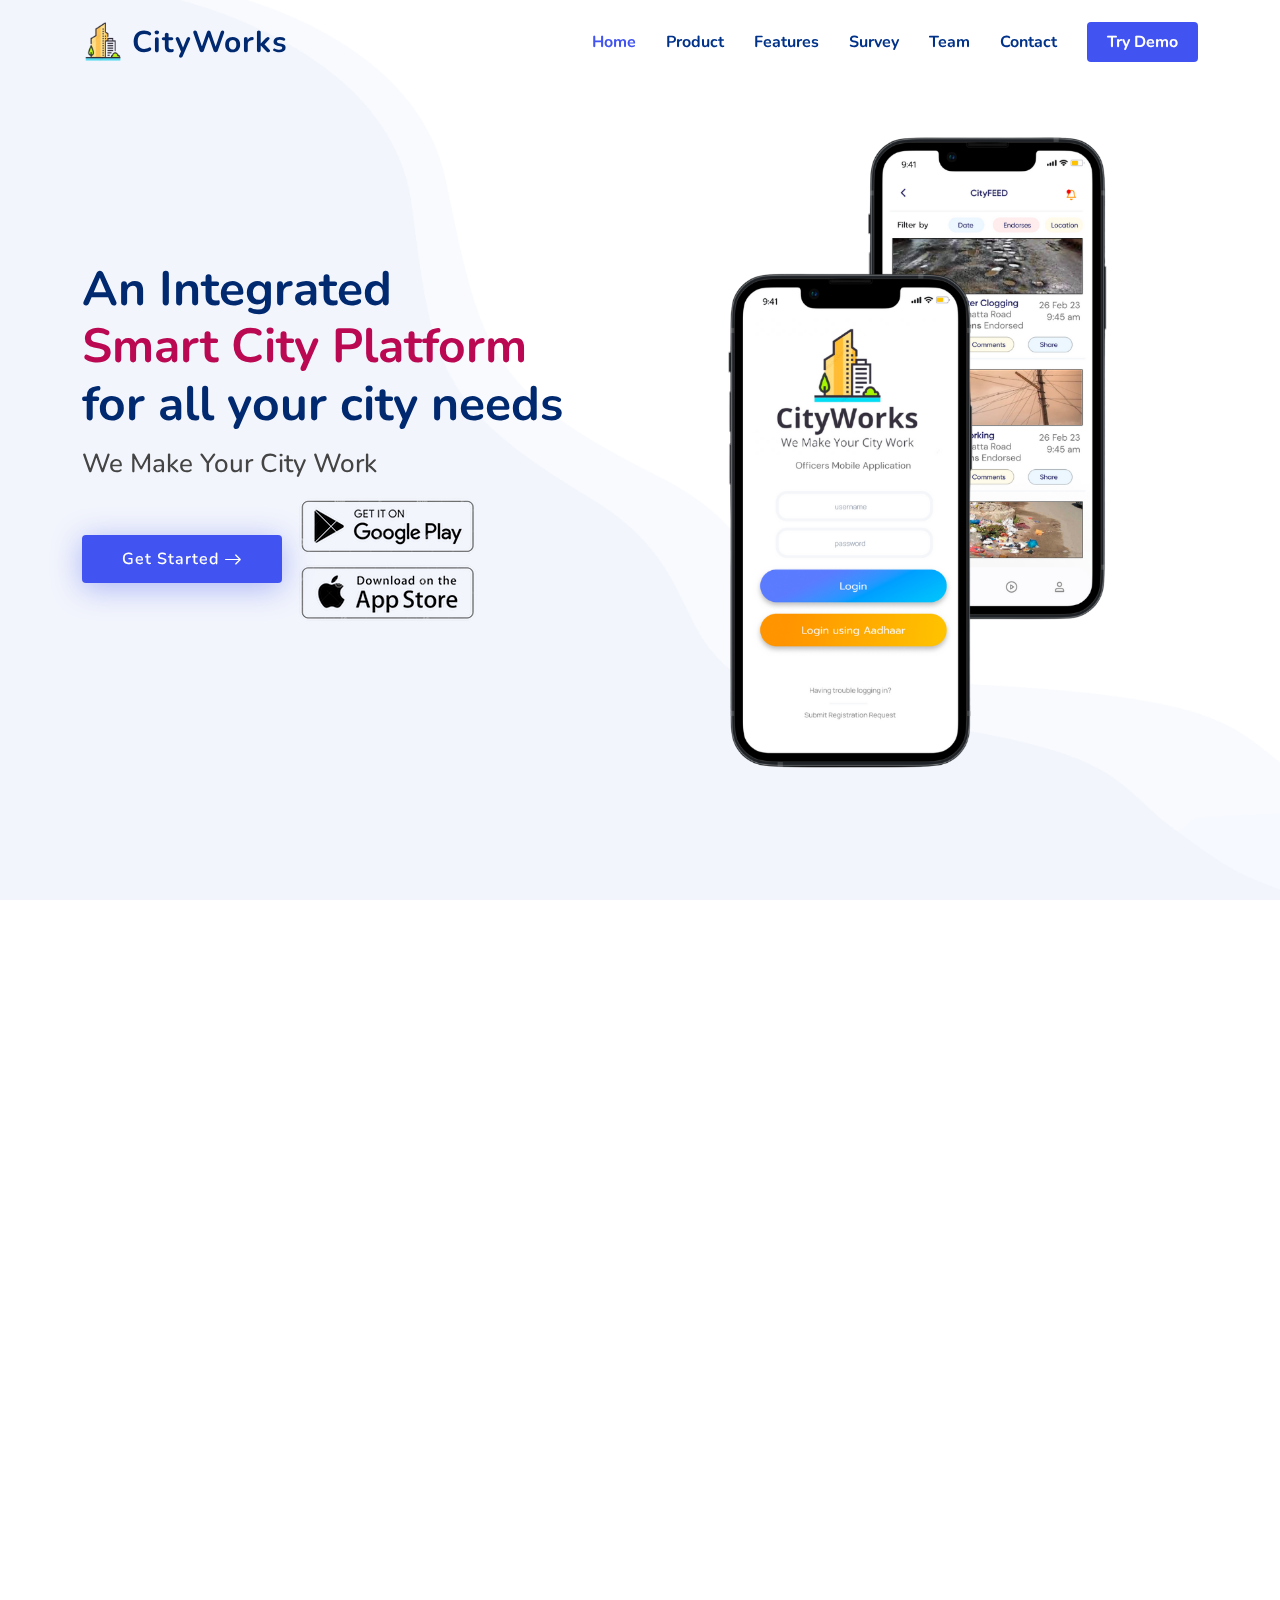
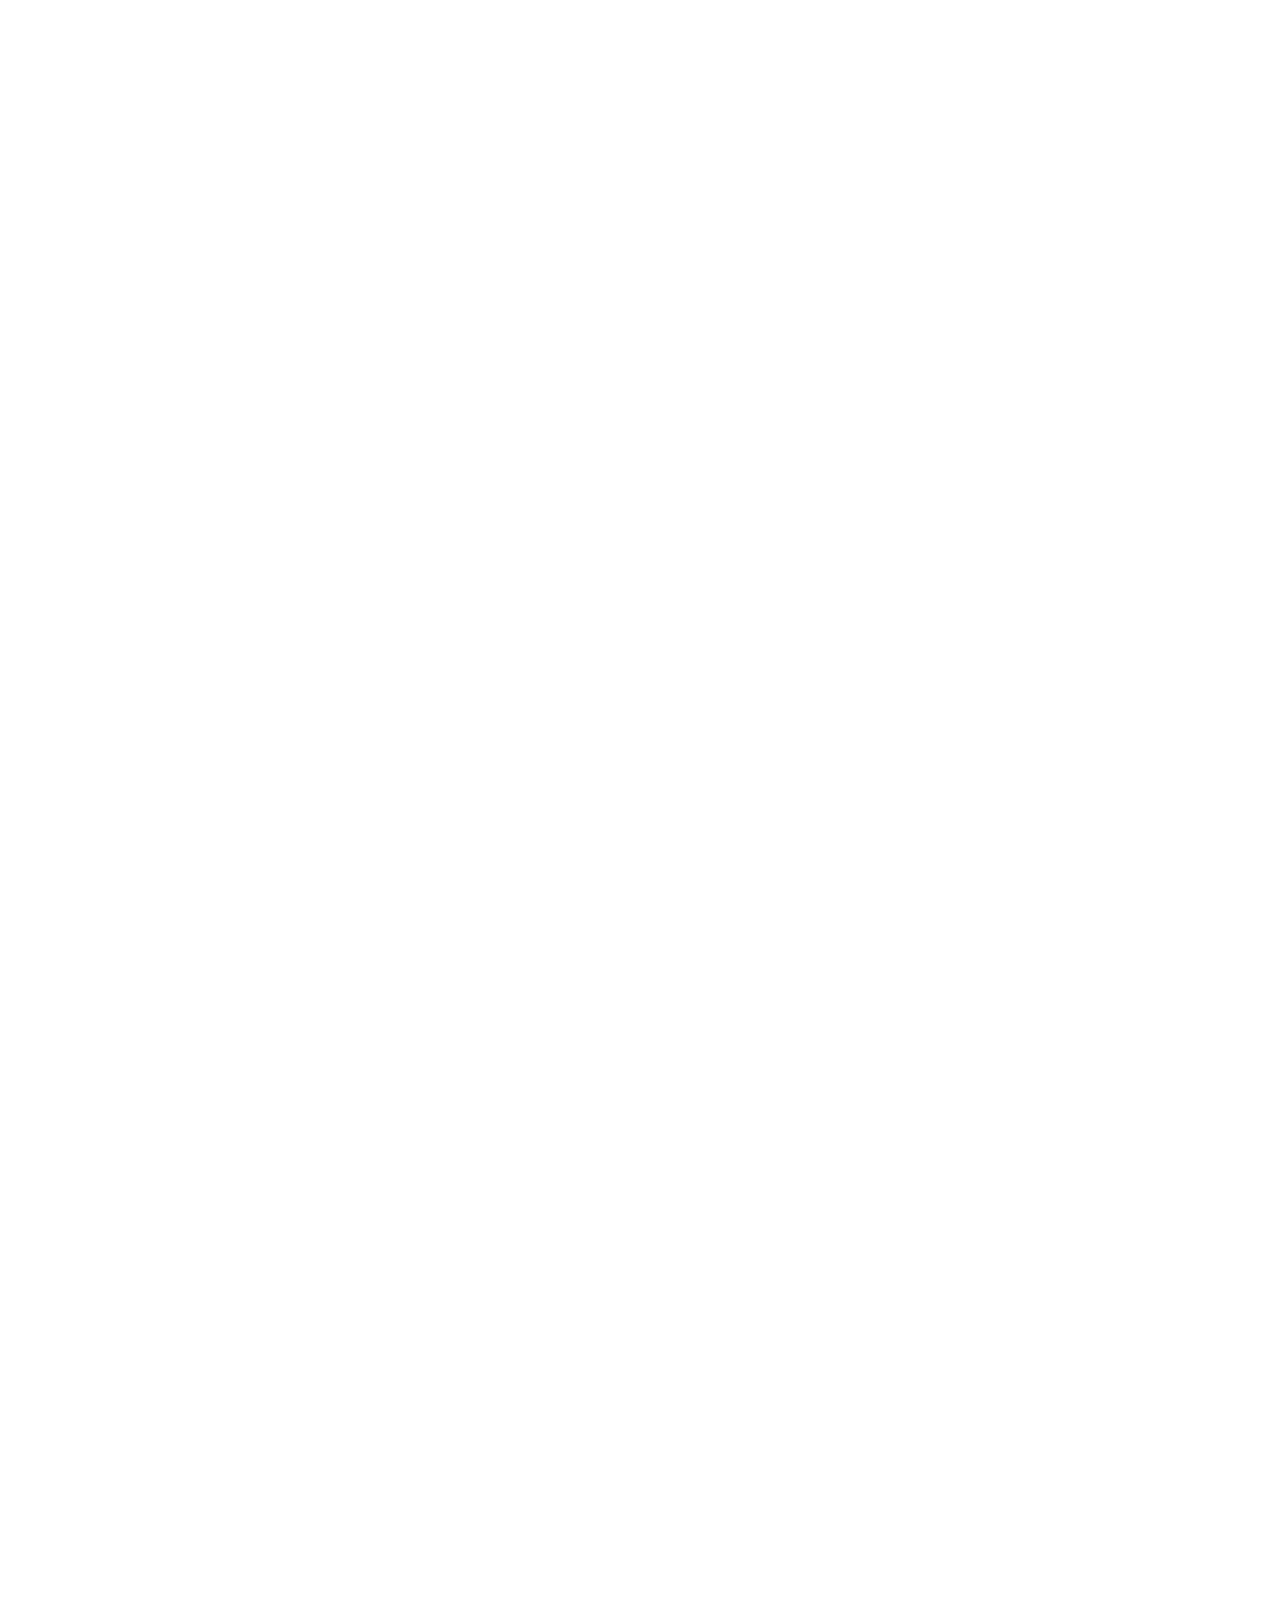
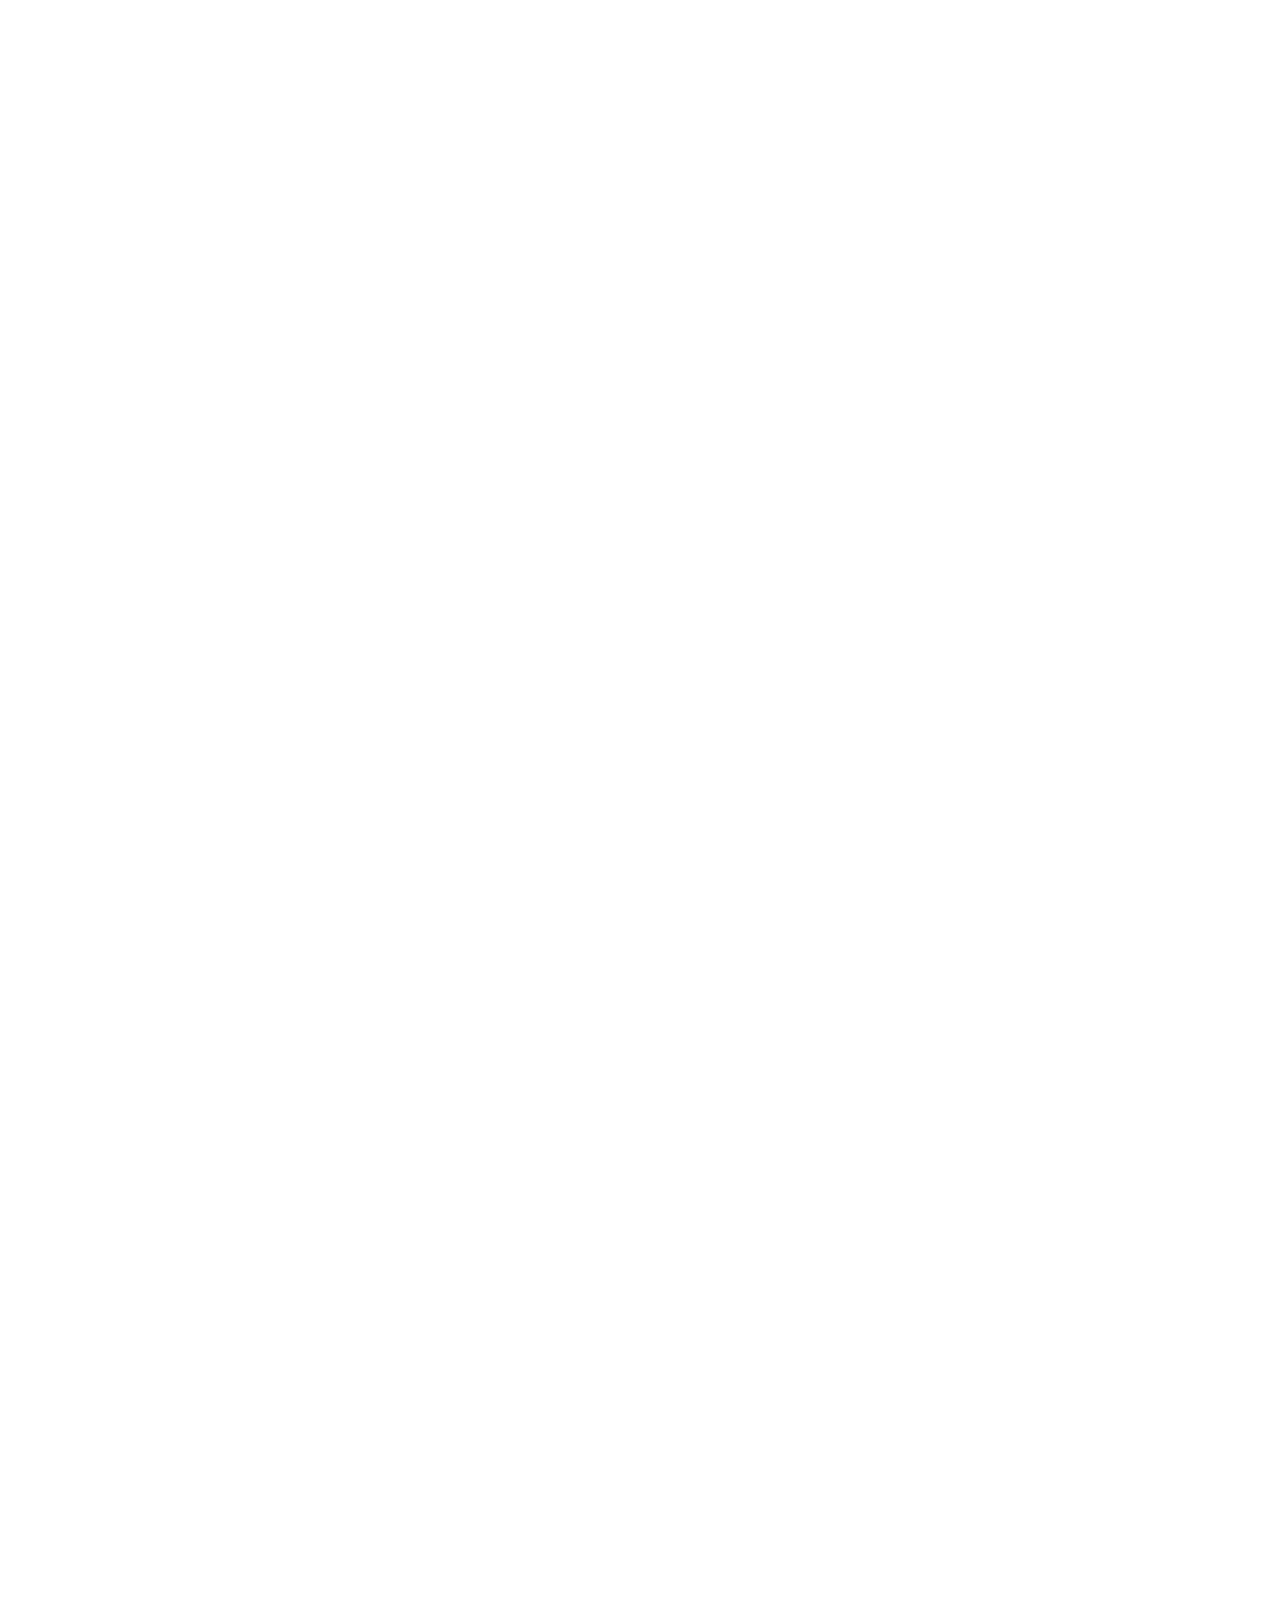
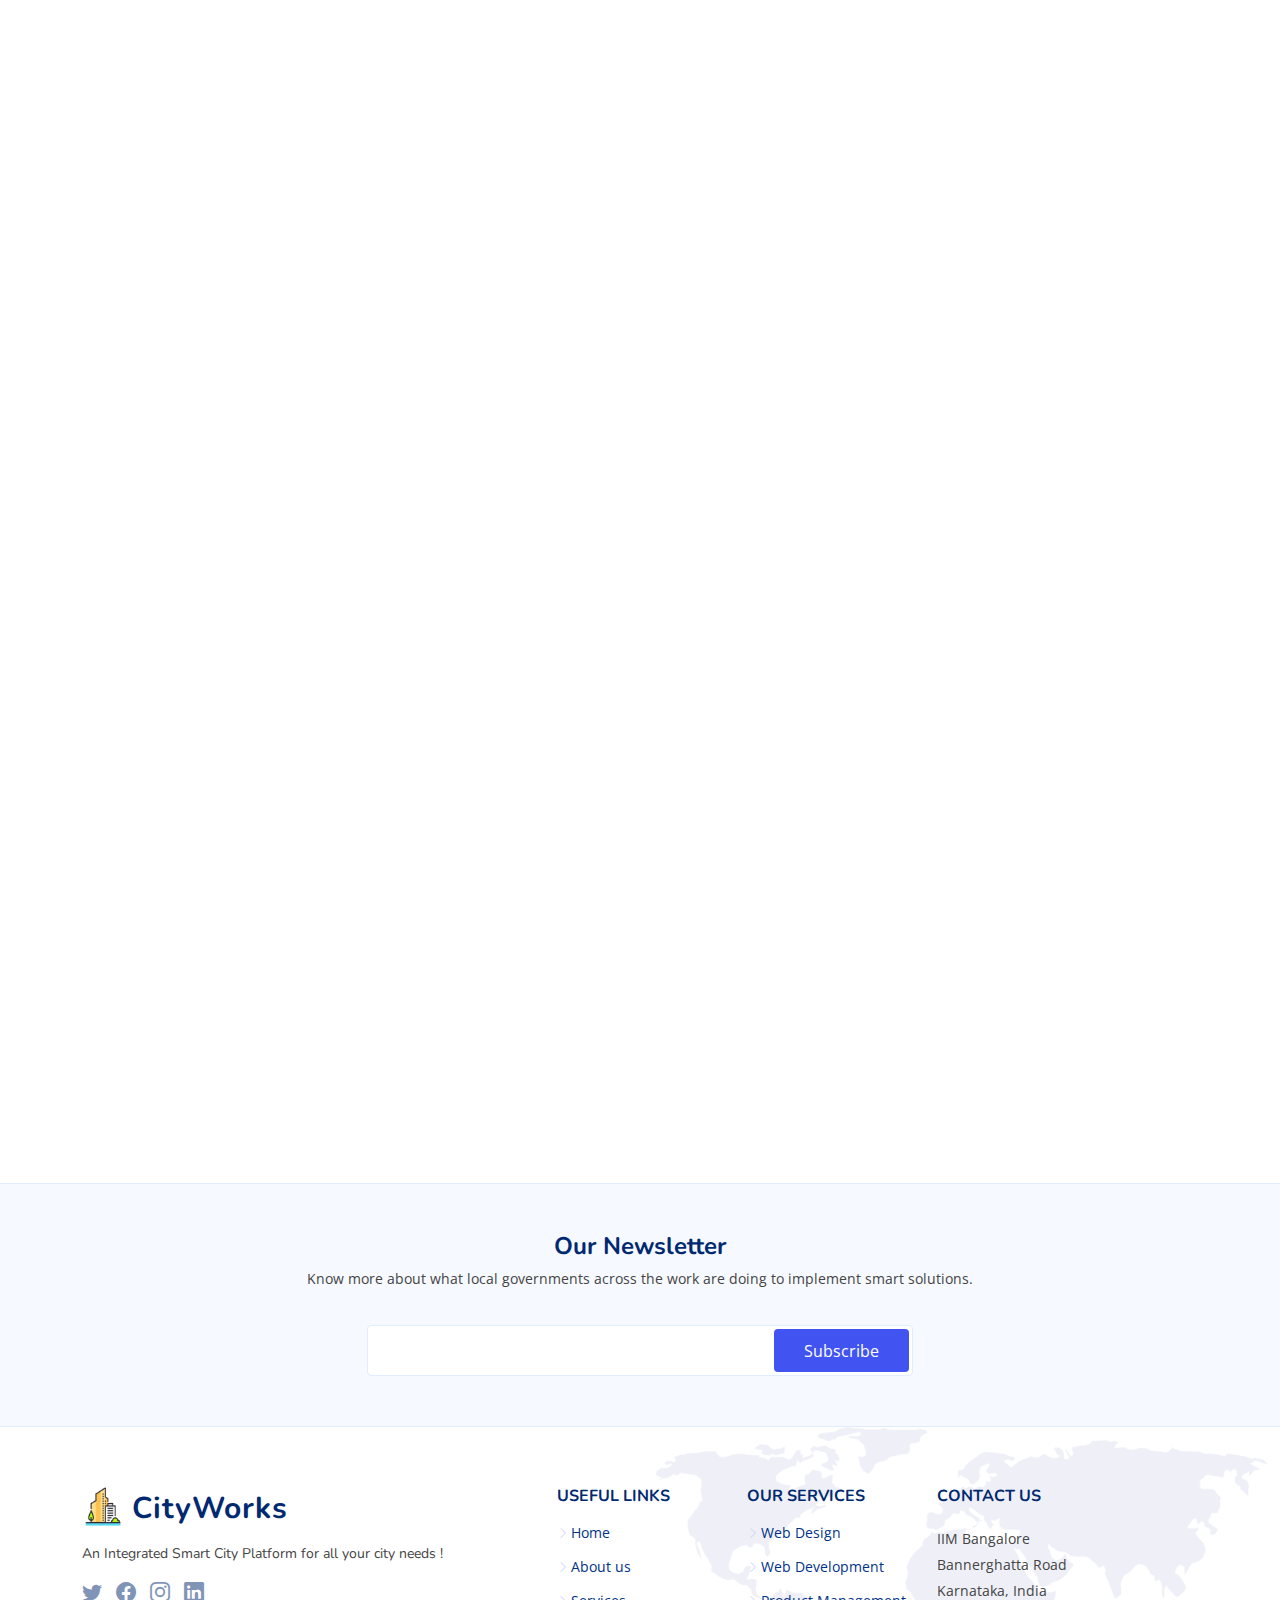
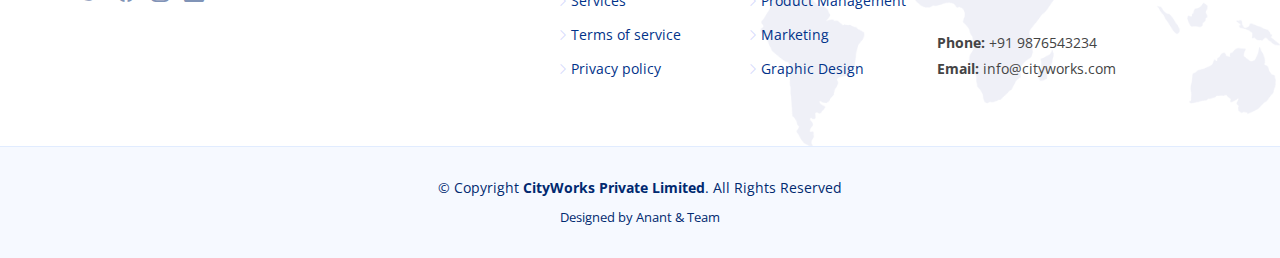
==== commit 9d14478f: "added demo link" ====
--- a/iimb/CityWorks/index.html
+++ b/iimb/CityWorks/index.html
@@ -50,11 +50,11 @@
       <nav id="navbar" class="navbar">
         <ul>
           <li><a class="nav-link scrollto active" href="#hero">Home</a></li>
-          <li><a class="nav-link scrollto" href="#about">About</a></li>
-          <li><a class="nav-link scrollto" href="#services">Services</a></li>
-          <li><a class="nav-link scrollto" href="#portfolio">Portfolio</a></li>
+          <li><a class="nav-link scrollto" href="#values">Product</a></li>
+          <li><a class="nav-link scrollto" href="#features">Features</a></li>
+          <li><a class="nav-link scrollto" href="#portfolio">Survey</a></li>
           <li><a class="nav-link scrollto" href="#team">Team</a></li>
-          <li><a href="blog.html">Blog</a></li>
+          <!-- <li><a href="blog.html">Blog</a></li>
           <li class="dropdown"><a href="#"><span>Drop Down</span> <i class="bi bi-chevron-down"></i></a>
             <ul>
               <li><a href="#">Drop Down 1</a></li>
@@ -71,9 +71,9 @@
               <li><a href="#">Drop Down 3</a></li>
               <li><a href="#">Drop Down 4</a></li>
             </ul>
-          </li>
+          </li> -->
           <li><a class="nav-link scrollto" href="#contact">Contact</a></li>
-          <li><a class="getstarted scrollto" href="#about">Get Started</a></li>
+          <li><a class="getstarted scrollto" href="https://www.figma.com/proto/fhPArJAXonlkoqAmtFdcpQ/Officers-App?node-id=8%3A743&scaling=scale-down&page-id=0%3A1&starting-point-node-id=8%3A743&show-proto-sidebar=1">Try Demo</a></li>
         </ul>
         <i class="bi bi-list mobile-nav-toggle"></i>
       </nav><!-- .navbar -->
@@ -87,8 +87,8 @@
     <div class="container">
       <div class="row">
         <div class="col-lg-6 d-flex flex-column justify-content-center">
-          <h1 data-aos="fade-up">An Integrated <div style="color: #bb0852;">Smart City Platform</div> for all your city needs !</h1>
-          <h2 data-aos="fade-up" data-aos-delay="400">For Government Officials and Citizens</h2>
+          <h1 data-aos="fade-up">An Integrated <div style="color: #bb0852;">Smart City Platform</div> for all your city needs</h1>
+          <h2 data-aos="fade-up" data-aos-delay="400">We Make Your City Work</h2>
           <div data-aos="fade-up" data-aos-delay="600">
             <div class="text-center text-lg-start">
               <a href="#values" class="btn-get-started scrollto d-inline-flex align-items-center justify-content-center align-self-center">
@@ -1030,7 +1030,7 @@
           <div class="col-lg-3 col-md-6 d-flex align-items-stretch" data-aos="fade-up" data-aos-delay="300">
             <div class="member">
               <div class="member-img">
-                <img src="assets/img/team/team-3.jpg" class="img-fluid" alt="">
+                <img src="assets/img/team/shashwat.png" class="img-fluid" alt="">
                 <div class="social">
                   <a href=""><i class="bi bi-twitter"></i></a>
                   <a href=""><i class="bi bi-facebook"></i></a>
@@ -1162,21 +1162,21 @@
                 <div class="info-box">
                   <i class="bi bi-geo-alt"></i>
                   <h3>Address</h3>
-                  <p>A108 Adam Street,<br>New York, NY 535022</p>
+                  <p>IIM Bangalore, <br>Bannerghatta Road, Karnataka</p>
                 </div>
               </div>
               <div class="col-md-6">
                 <div class="info-box">
                   <i class="bi bi-telephone"></i>
                   <h3>Call Us</h3>
-                  <p>+1 5589 55488 55<br>+1 6678 254445 41</p>
+                  <p>+91 9876544345 <br>+91 9867756677</p>
                 </div>
               </div>
               <div class="col-md-6">
                 <div class="info-box">
                   <i class="bi bi-envelope"></i>
                   <h3>Email Us</h3>
-                  <p>info@example.com<br>contact@example.com</p>
+                  <p>info@cityworks.com<br>contact@cityworks.com</p>
                 </div>
               </div>
               <div class="col-md-6">
@@ -1239,7 +1239,7 @@
         <div class="row justify-content-center">
           <div class="col-lg-12 text-center">
             <h4>Our Newsletter</h4>
-            <p>Tamen quem nulla quae legam multos aute sint culpa legam noster magna</p>
+            <p>Know more about what local governments across the work are doing to implement smart solutions.</p>
           </div>
           <div class="col-lg-6">
             <form action="" method="post">
@@ -1255,10 +1255,12 @@
         <div class="row gy-4">
           <div class="col-lg-5 col-md-12 footer-info">
             <a href="index.html" class="logo d-flex align-items-center">
-              <img src="assets/img/logo.png" alt="">
-              <span>FlexStart</span>
+              <img src="assets/img/cityworkslogo.png" alt="">
+              <span>CityWorks</span>
             </a>
-            <p>Cras fermentum odio eu feugiat lide par naso tierra. Justo eget nada terra videa magna derita valies darta donna mare fermentum iaculis eu non diam phasellus.</p>
+            <p>An Integrated
+              Smart City Platform
+              for all your city needs !</p>
             <div class="social-links mt-3">
               <a href="#" class="twitter"><i class="bi bi-twitter"></i></a>
               <a href="#" class="facebook"><i class="bi bi-facebook"></i></a>
@@ -1292,11 +1294,11 @@
           <div class="col-lg-3 col-md-12 footer-contact text-center text-md-start">
             <h4>Contact Us</h4>
             <p>
-              A108 Adam Street <br>
-              New York, NY 535022<br>
-              United States <br><br>
-              <strong>Phone:</strong> +1 5589 55488 55<br>
-              <strong>Email:</strong> info@example.com<br>
+              IIM Bangalore <br>
+              Bannerghatta Road<br>
+              Karnataka, India <br><br>
+              <strong>Phone:</strong> +91 9876543234<br>
+              <strong>Email:</strong> info@cityworks.com<br>
             </p>
 
           </div>
@@ -1307,14 +1309,14 @@
 
     <div class="container">
       <div class="copyright">
-        &copy; Copyright <strong><span>FlexStart</span></strong>. All Rights Reserved
+        &copy; Copyright <strong><span>CityWorks Private Limited</span></strong>. All Rights Reserved
       </div>
       <div class="credits">
         <!-- All the links in the footer should remain intact. -->
         <!-- You can delete the links only if you purchased the pro version. -->
         <!-- Licensing information: https://bootstrapmade.com/license/ -->
         <!-- Purchase the pro version with working PHP/AJAX contact form: https://bootstrapmade.com/flexstart-bootstrap-startup-template/ -->
-        Designed by <a href="https://bootstrapmade.com/">BootstrapMade</a>
+        Designed by Anant & Team</a>
       </div>
     </div>
   </footer><!-- End Footer -->
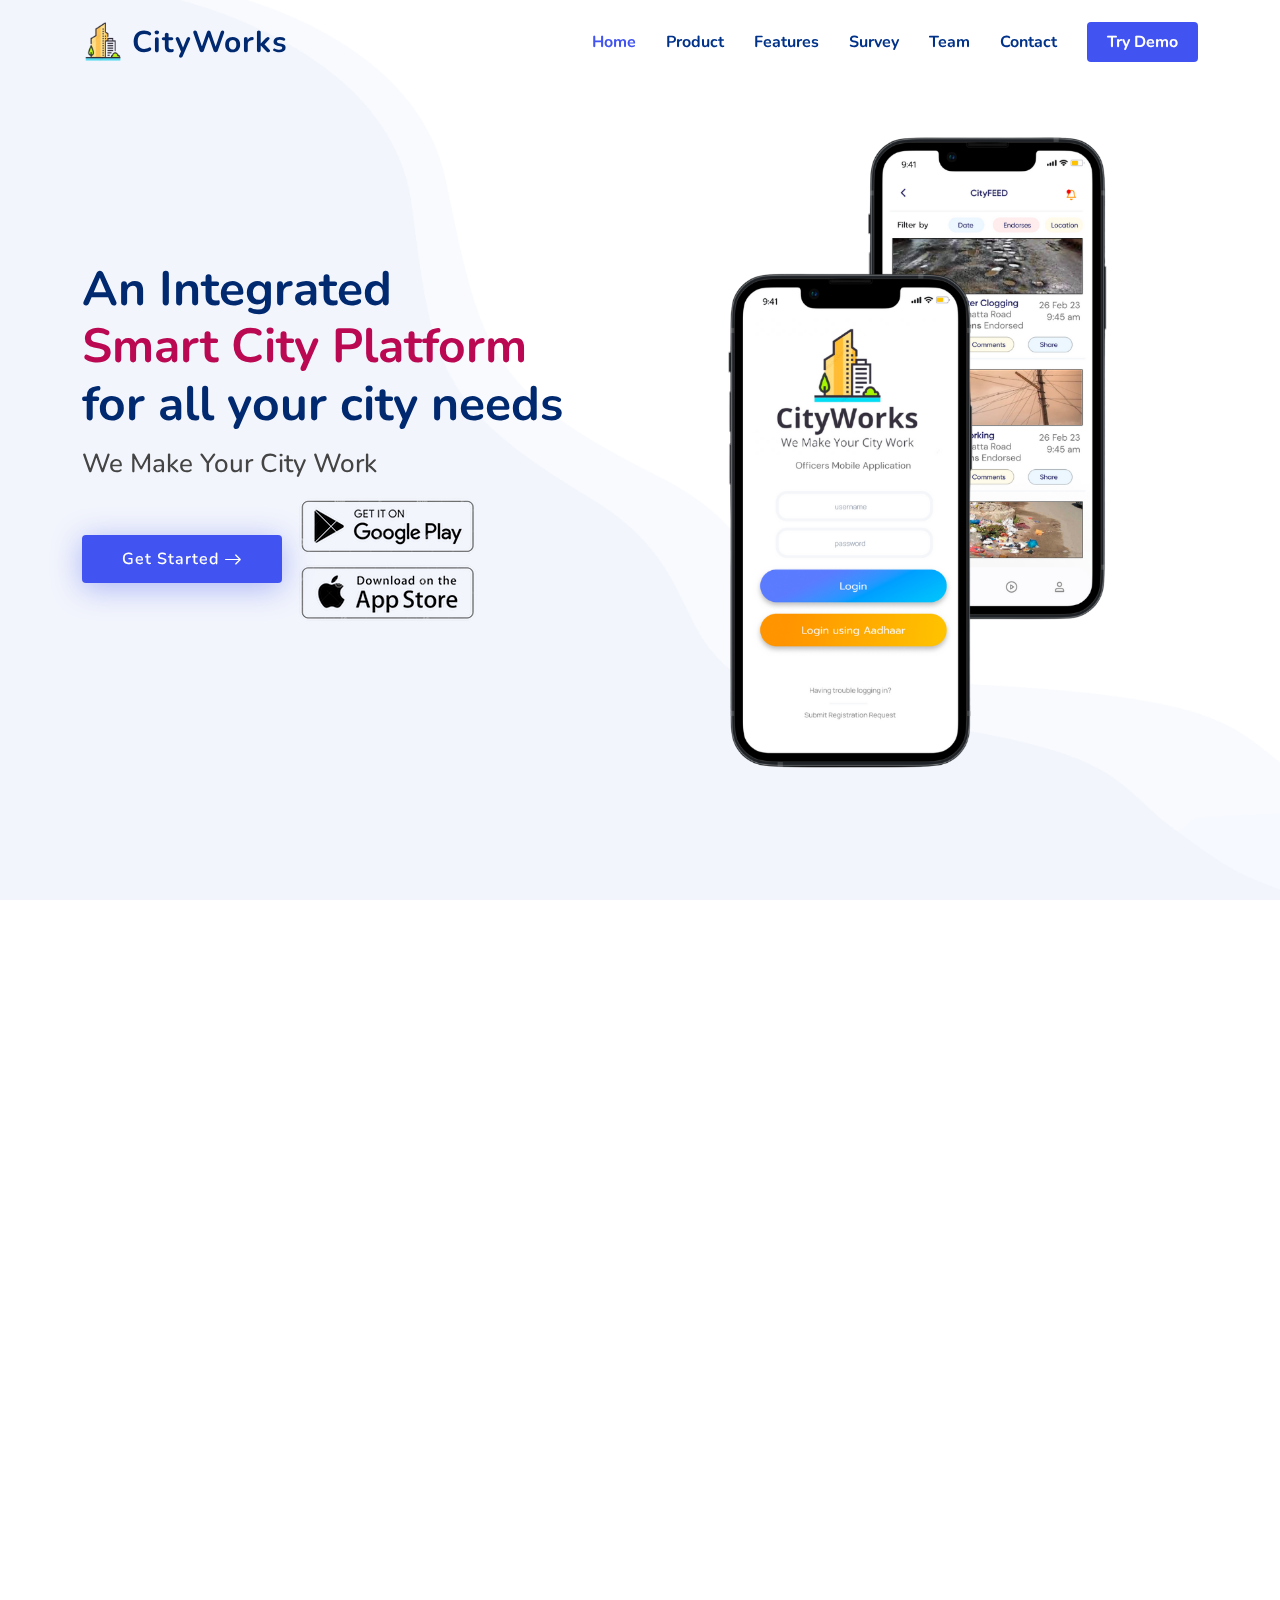
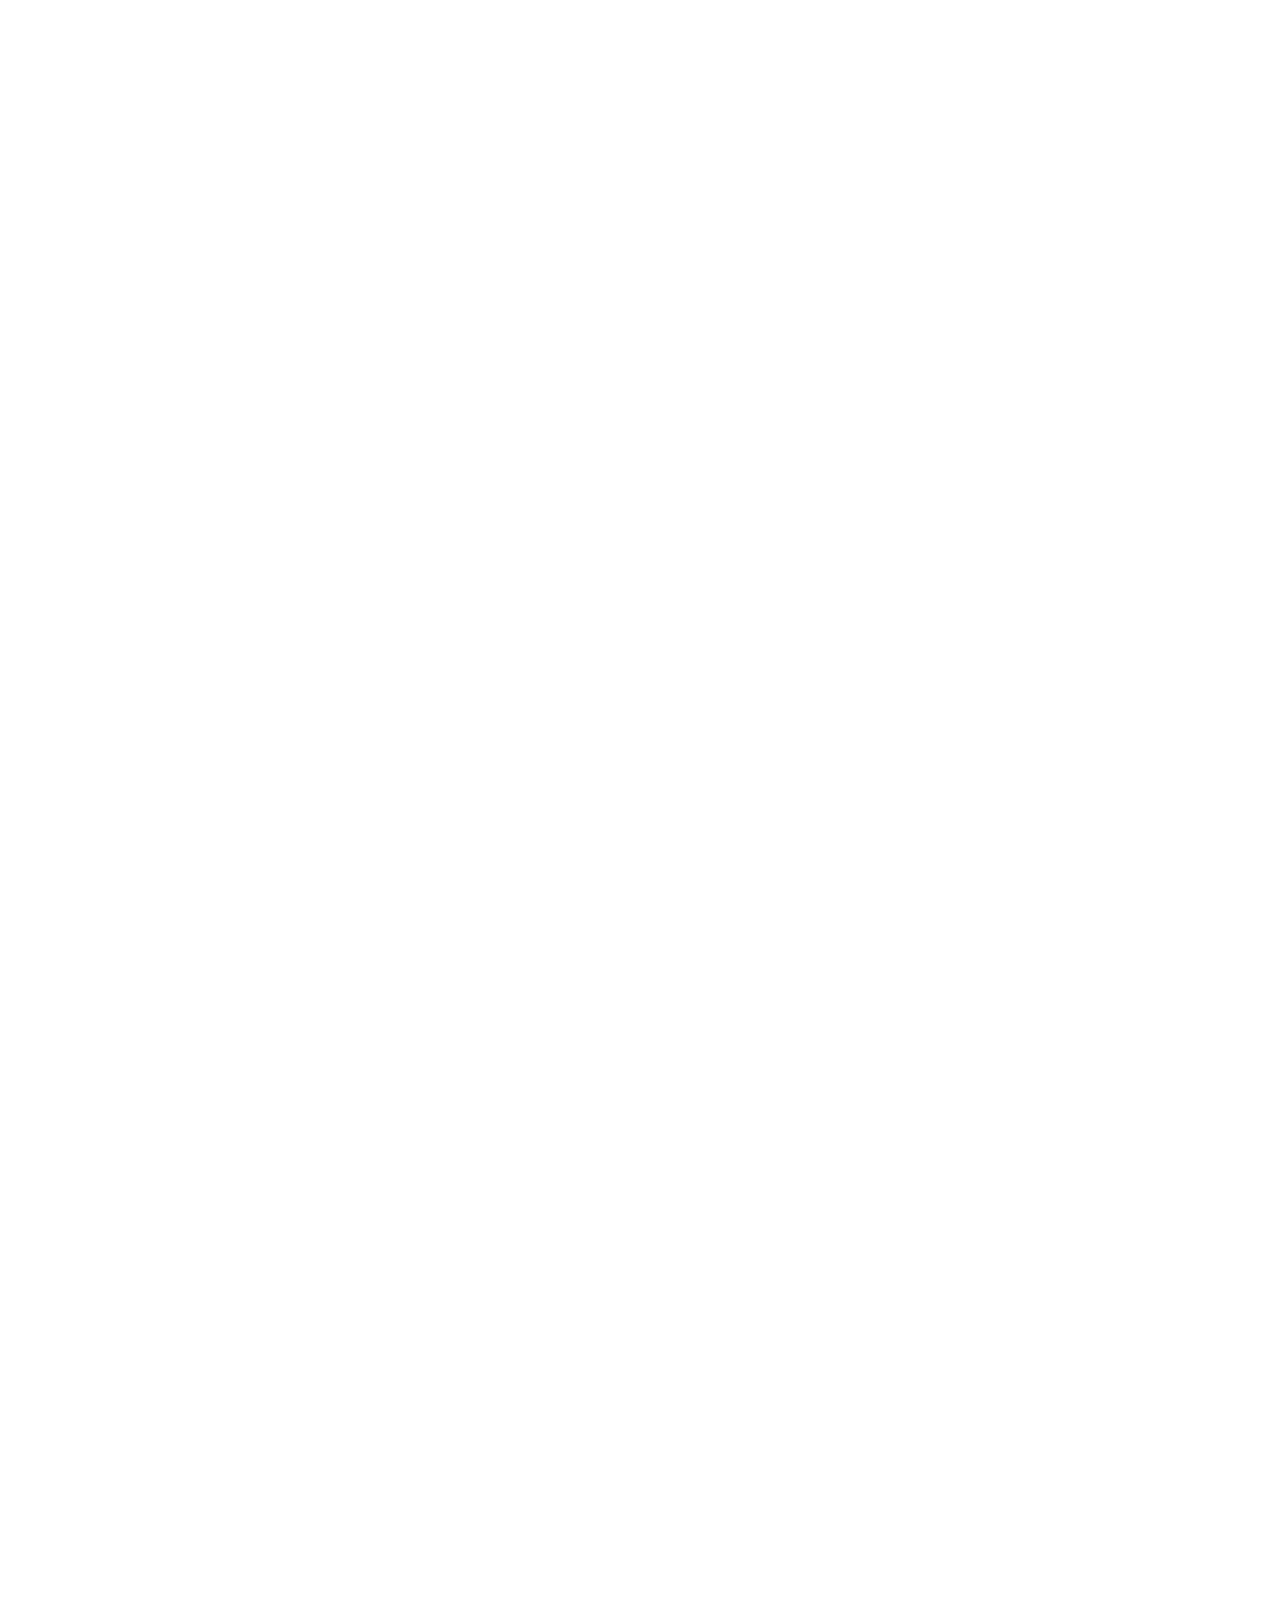
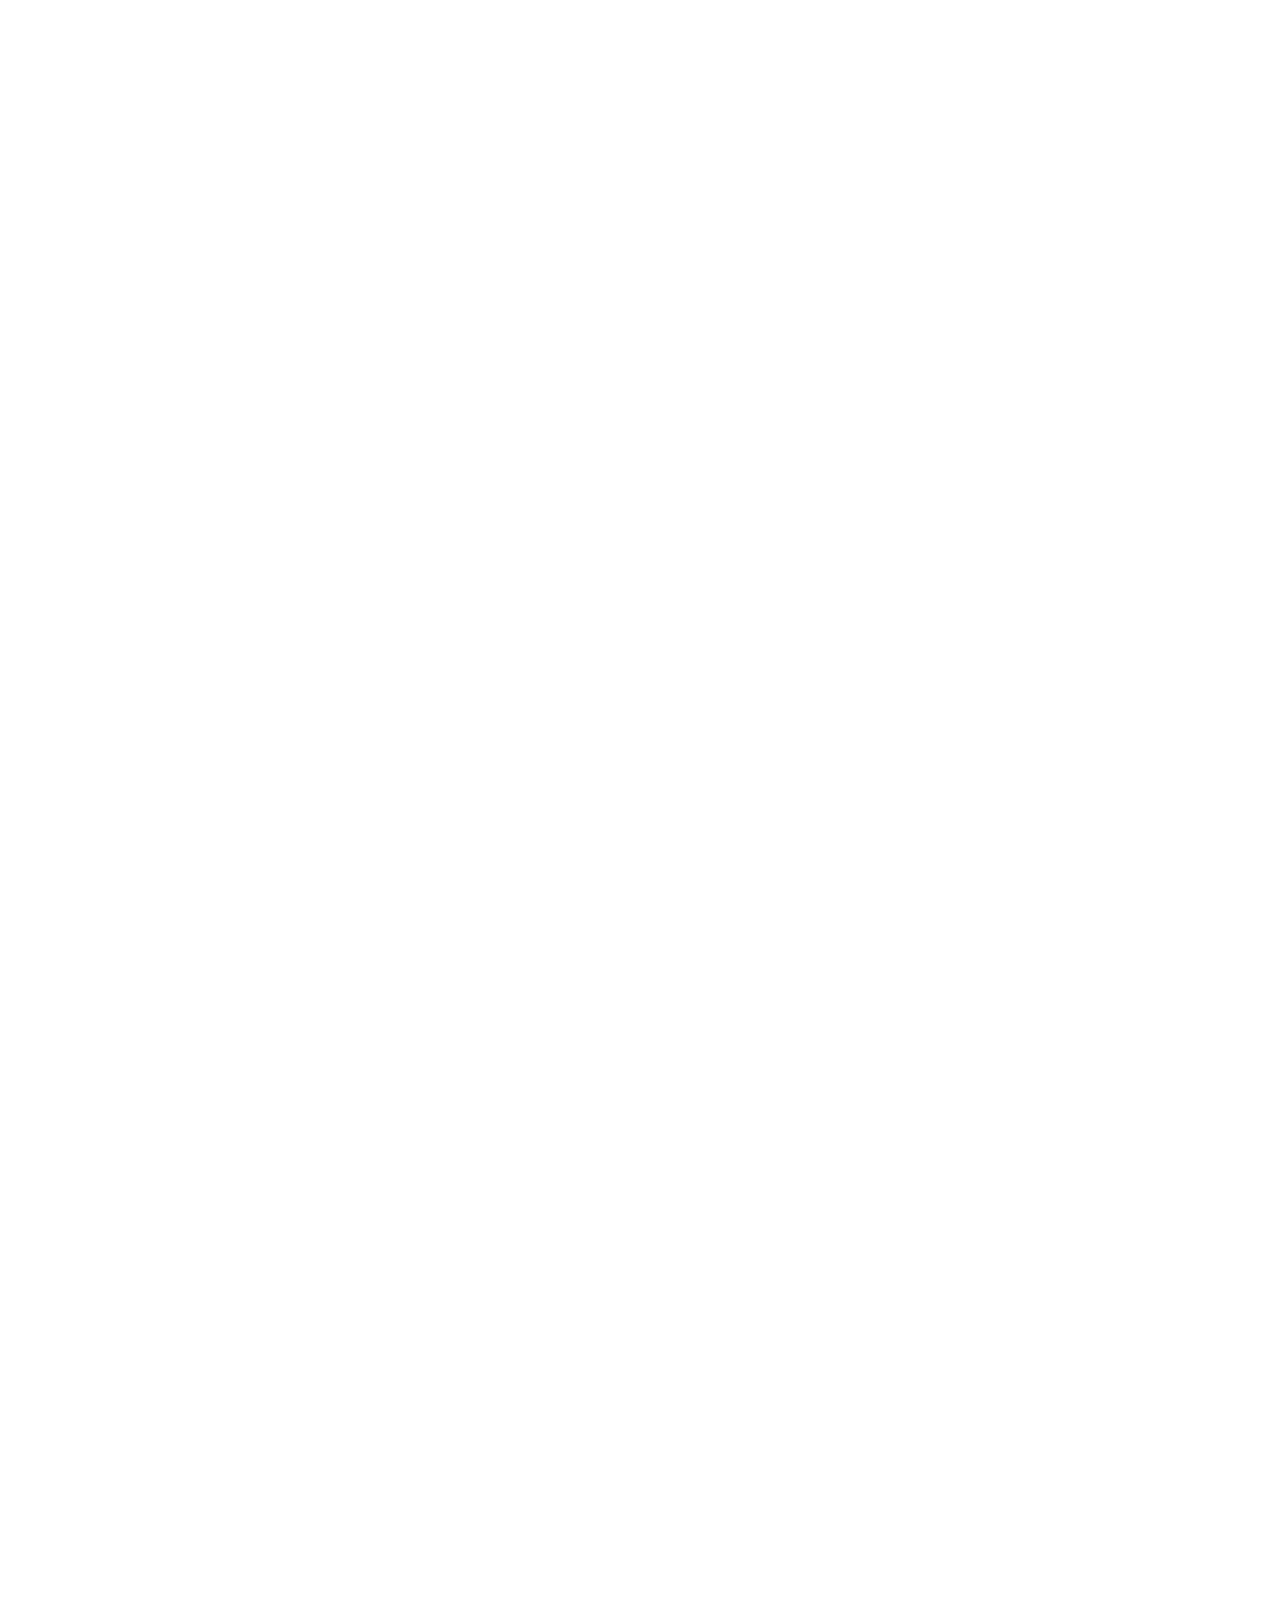
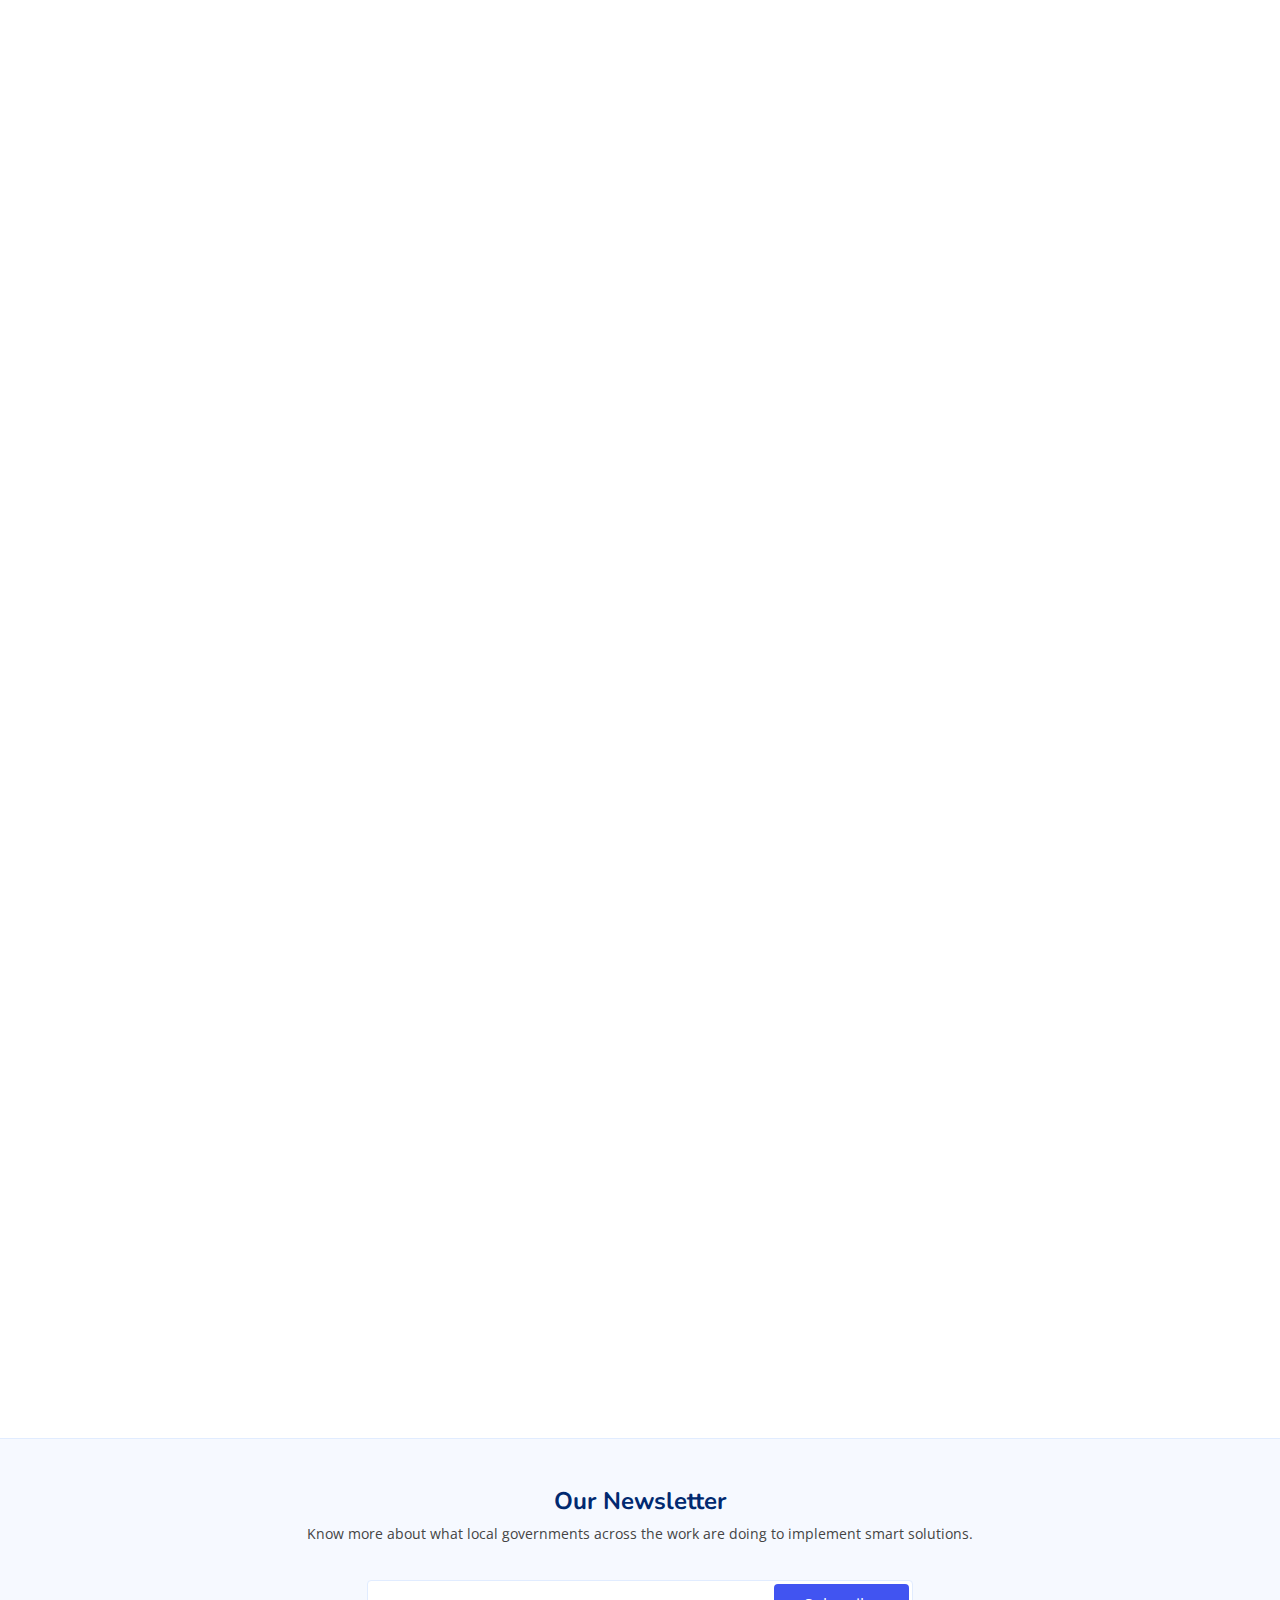
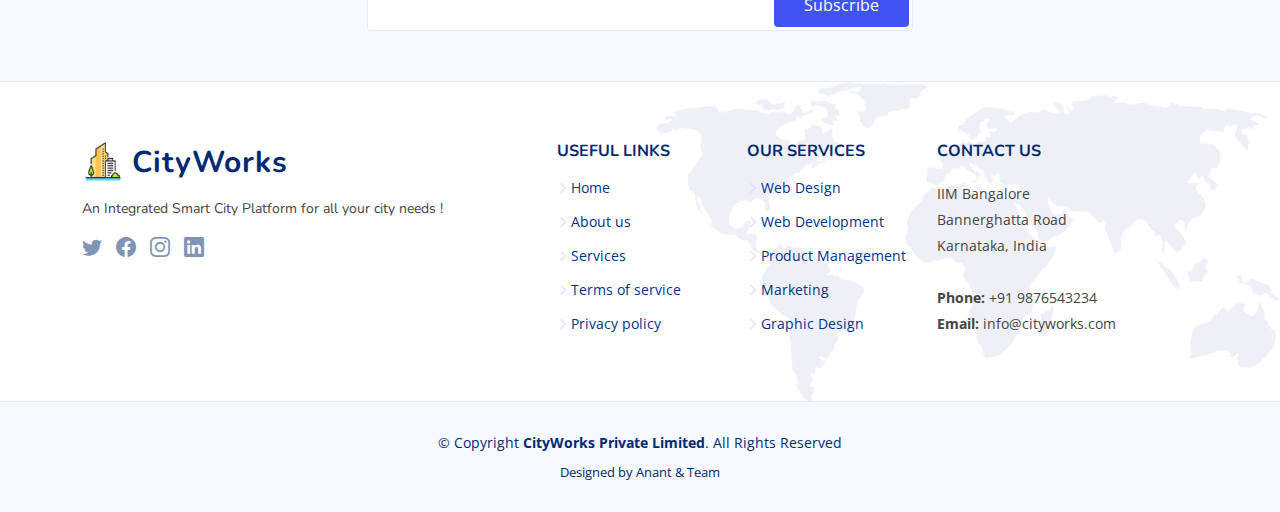
==== commit 15509c82: "added team details" ====
--- a/iimb/CityWorks/index.html
+++ b/iimb/CityWorks/index.html
@@ -881,7 +881,7 @@
       <div class="container" data-aos="fade-up">
 
         <header class="section-header">
-          <h2>Customer Survey Resutls</h2>
+          <h2>Customer Survey Results</h2>
           <p>What they are saying about our product and MVP</p>
         </header>
 
@@ -984,7 +984,7 @@
 
         <header class="section-header">
           <h2>Team</h2>
-          <p>Our hard working team</p>
+          <p>Our Young and Energetic Team</p>
         </header>
 
         <div class="row gy-4">
@@ -992,7 +992,7 @@
           <div class="col-lg-3 col-md-6 d-flex align-items-stretch" data-aos="fade-up" data-aos-delay="100">
             <div class="member">
               <div class="member-img">
-                <img src="assets/img/team/team-1.jpg" class="img-fluid" alt="">
+                <img src="assets/img/team/anant.png" class="img-fluid" alt="">
                 <div class="social">
                   <a href=""><i class="bi bi-twitter"></i></a>
                   <a href=""><i class="bi bi-facebook"></i></a>
@@ -1001,33 +1001,14 @@
                 </div>
               </div>
               <div class="member-info">
-                <h4>Walter White</h4>
+                <h4>Anant Ashutosh Sharma</h4>
                 <span>Chief Executive Officer</span>
-                <p>Velit aut quia fugit et et. Dolorum ea voluptate vel tempore tenetur ipsa quae aut. Ipsum exercitationem iure minima enim corporis et voluptate.</p>
+                <!-- <p>Velit aut quia fugit et et. Dolorum ea voluptate vel tempore tenetur ipsa quae aut. Ipsum exercitationem iure minima enim corporis et voluptate.</p> -->
               </div>
             </div>
           </div>
 
           <div class="col-lg-3 col-md-6 d-flex align-items-stretch" data-aos="fade-up" data-aos-delay="200">
-            <div class="member">
-              <div class="member-img">
-                <img src="assets/img/team/team-2.jpg" class="img-fluid" alt="">
-                <div class="social">
-                  <a href=""><i class="bi bi-twitter"></i></a>
-                  <a href=""><i class="bi bi-facebook"></i></a>
-                  <a href=""><i class="bi bi-instagram"></i></a>
-                  <a href=""><i class="bi bi-linkedin"></i></a>
-                </div>
-              </div>
-              <div class="member-info">
-                <h4>Sarah Jhonson</h4>
-                <span>Product Manager</span>
-                <p>Quo esse repellendus quia id. Est eum et accusantium pariatur fugit nihil minima suscipit corporis. Voluptate sed quas reiciendis animi neque sapiente.</p>
-              </div>
-            </div>
-          </div>
-
-          <div class="col-lg-3 col-md-6 d-flex align-items-stretch" data-aos="fade-up" data-aos-delay="300">
             <div class="member">
               <div class="member-img">
                 <img src="assets/img/team/shashwat.png" class="img-fluid" alt="">
@@ -1039,17 +1020,17 @@
                 </div>
               </div>
               <div class="member-info">
-                <h4>William Anderson</h4>
-                <span>CTO</span>
-                <p>Vero omnis enim consequatur. Voluptas consectetur unde qui molestiae deserunt. Voluptates enim aut architecto porro aspernatur molestiae modi.</p>
-              </div>
-            </div>
-          </div>
-
-          <div class="col-lg-3 col-md-6 d-flex align-items-stretch" data-aos="fade-up" data-aos-delay="400">
+                <h4>Shashwat Sanghvi</h4>
+                <span>Chief Marketing Officer</span>
+                <!-- <p>Quo esse repellendus quia id. Est eum et accusantium pariatur fugit nihil minima suscipit corporis. Voluptate sed quas reiciendis animi neque sapiente.</p> -->
+              </div>
+            </div>
+          </div>
+
+          <div class="col-lg-3 col-md-6 d-flex align-items-stretch" data-aos="fade-up" data-aos-delay="300">
             <div class="member">
               <div class="member-img">
-                <img src="assets/img/team/team-4.jpg" class="img-fluid" alt="">
+                <img src="assets/img/team/samruddhi.png" class="img-fluid" alt="">
                 <div class="social">
                   <a href=""><i class="bi bi-twitter"></i></a>
                   <a href=""><i class="bi bi-facebook"></i></a>
@@ -1058,9 +1039,70 @@
                 </div>
               </div>
               <div class="member-info">
-                <h4>Amanda Jepson</h4>
-                <span>Accountant</span>
-                <p>Rerum voluptate non adipisci animi distinctio et deserunt amet voluptas. Quia aut aliquid doloremque ut possimus ipsum officia.</p>
+                <h4>Samrudhhi Zagade</h4>
+                <span>Cheif Technology Officer</span>
+                <!-- <p>Vero omnis enim consequatur. Voluptas consectetur unde qui molestiae deserunt. Voluptates enim aut architecto porro aspernatur molestiae modi.</p> -->
+              </div>
+            </div>
+          </div>
+
+          <div class="col-lg-3 col-md-6 d-flex align-items-stretch" data-aos="fade-up" data-aos-delay="400">
+            <div class="member">
+              <div class="member-img">
+                <img src="assets/img/team/anmol.png" class="img-fluid" alt="">
+                <div class="social">
+                  <a href=""><i class="bi bi-twitter"></i></a>
+                  <a href=""><i class="bi bi-facebook"></i></a>
+                  <a href=""><i class="bi bi-instagram"></i></a>
+                  <a href=""><i class="bi bi-linkedin"></i></a>
+                </div>
+              </div>
+              <div class="member-info">
+                <h4>Anmol Garg</h4>
+                <span>Chief Finance Officer</span>
+                <!-- <p>Rerum voluptate non adipisci animi distinctio et deserunt amet voluptas. Quia aut aliquid doloremque ut possimus ipsum officia.</p> -->
+              </div>
+            </div>
+          </div>
+
+        </div>
+
+        <div class="row gy-4" >
+
+          <div class="col-lg-3 col-md-6 d-flex align-items-stretch" data-aos="fade-up" data-aos-delay="100">
+            <div class="member">
+              <div class="member-img">
+                <img src="assets/img/team/Viral.jpg" class="img-fluid" alt="">
+                <div class="social">
+                  <a href=""><i class="bi bi-twitter"></i></a>
+                  <a href=""><i class="bi bi-facebook"></i></a>
+                  <a href=""><i class="bi bi-instagram"></i></a>
+                  <a href=""><i class="bi bi-linkedin"></i></a>
+                </div>
+              </div>
+              <div class="member-info">
+                <h4>Viral Shah</h4>
+                <span>Chief Product Officer</span>
+                <!-- <p>Velit aut quia fugit et et. Dolorum ea voluptate vel tempore tenetur ipsa quae aut. Ipsum exercitationem iure minima enim corporis et voluptate.</p> -->
+              </div>
+            </div>
+          </div>
+
+          <div class="col-lg-3 col-md-6 d-flex align-items-stretch" data-aos="fade-up" data-aos-delay="200">
+            <div class="member">
+              <div class="member-img">
+                <img src="assets/img/team/sneha.png" class="img-fluid" alt="">
+                <div class="social">
+                  <a href=""><i class="bi bi-twitter"></i></a>
+                  <a href=""><i class="bi bi-facebook"></i></a>
+                  <a href=""><i class="bi bi-instagram"></i></a>
+                  <a href=""><i class="bi bi-linkedin"></i></a>
+                </div>
+              </div>
+              <div class="member-info">
+                <h4>Sneha Bhat</h4>
+                <span>Chief Operations Officer</span>
+                <!-- <p>Quo esse repellendus quia id. Est eum et accusantium pariatur fugit nihil minima suscipit corporis. Voluptate sed quas reiciendis animi neque sapiente.</p> -->
               </div>
             </div>
           </div>
